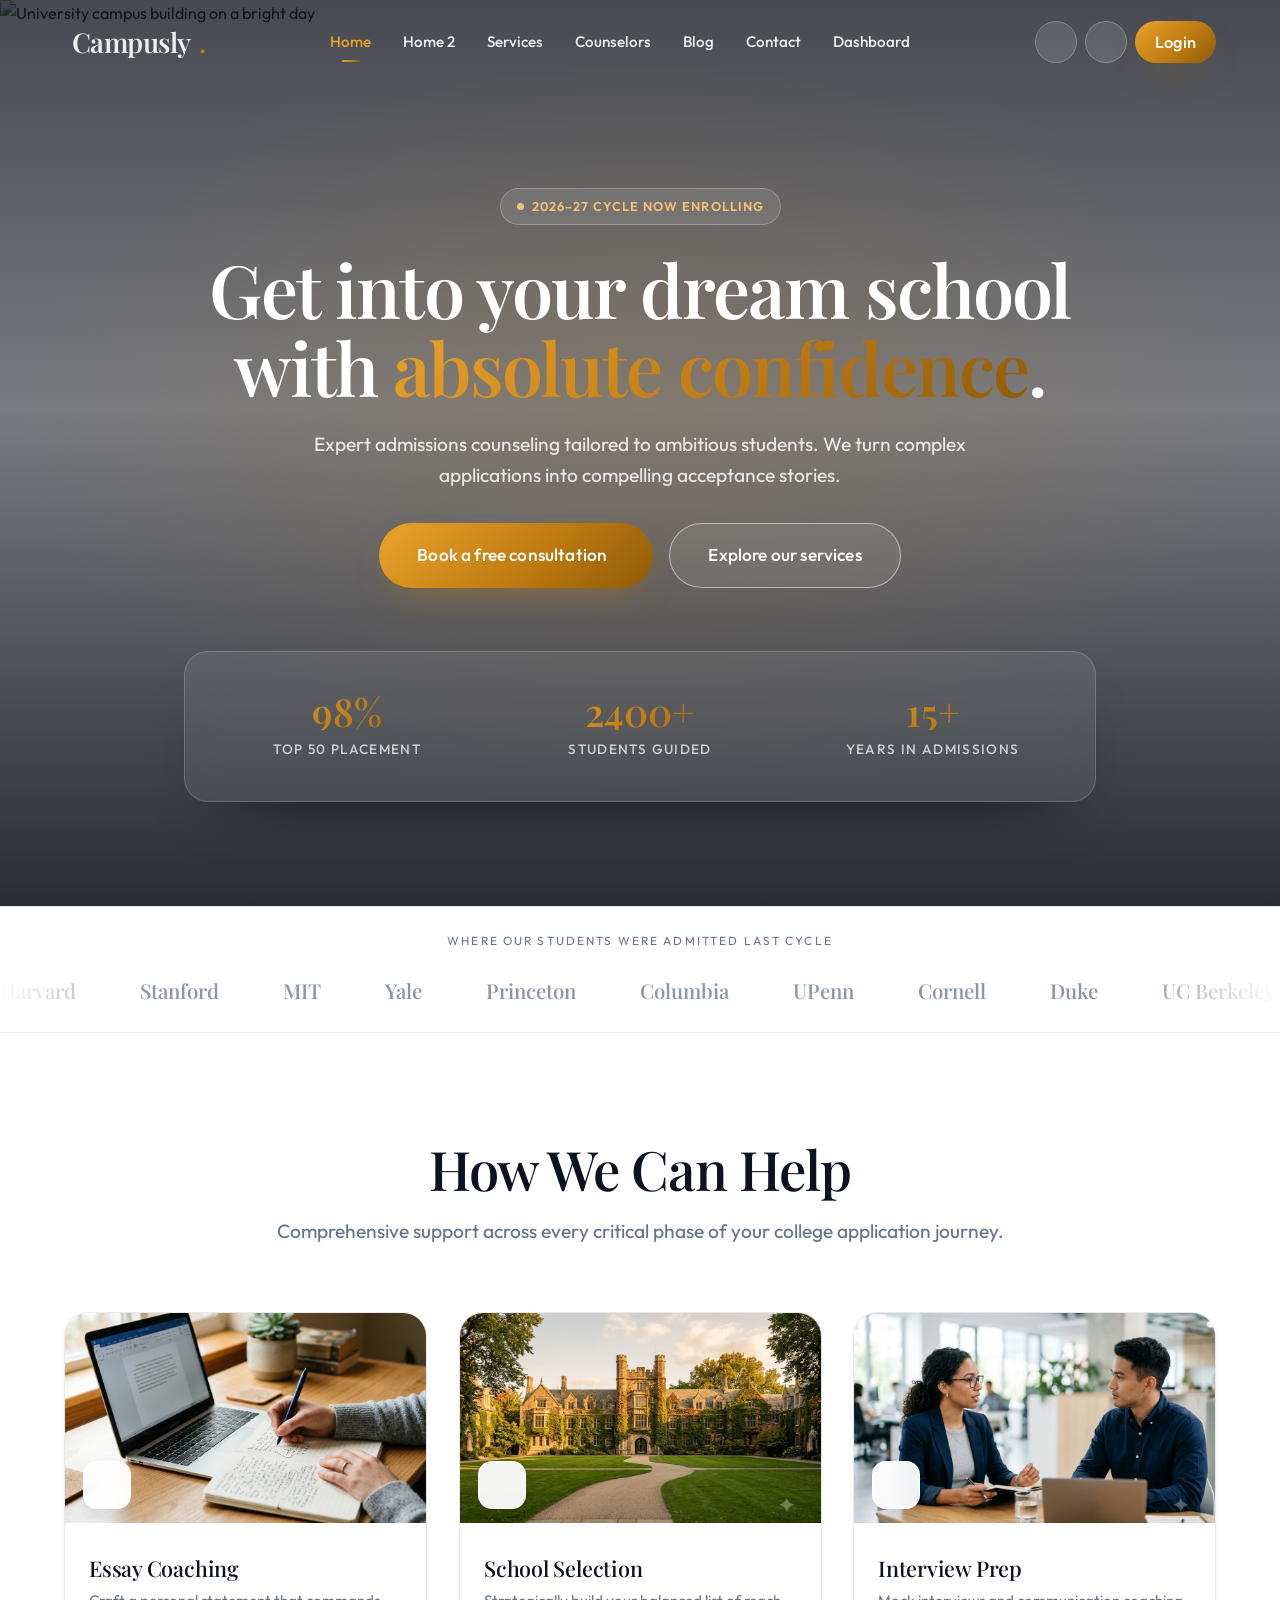
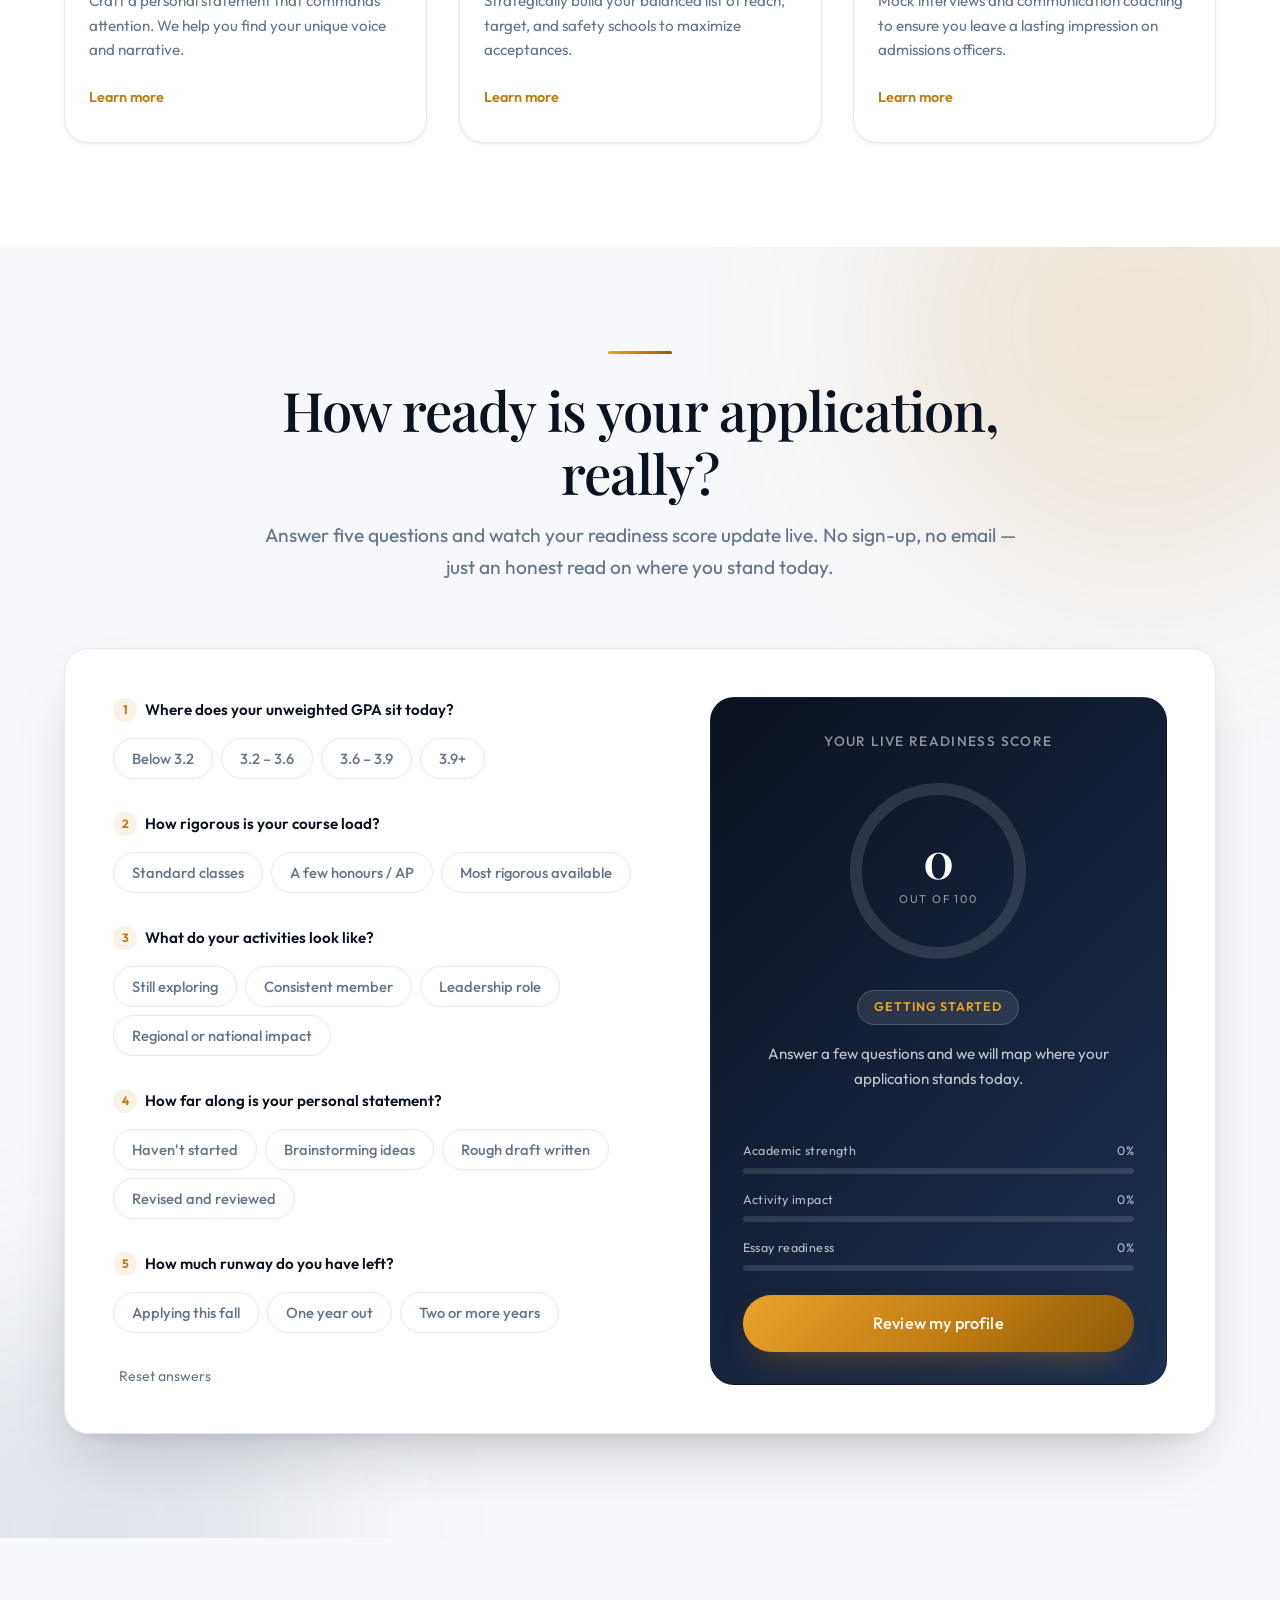
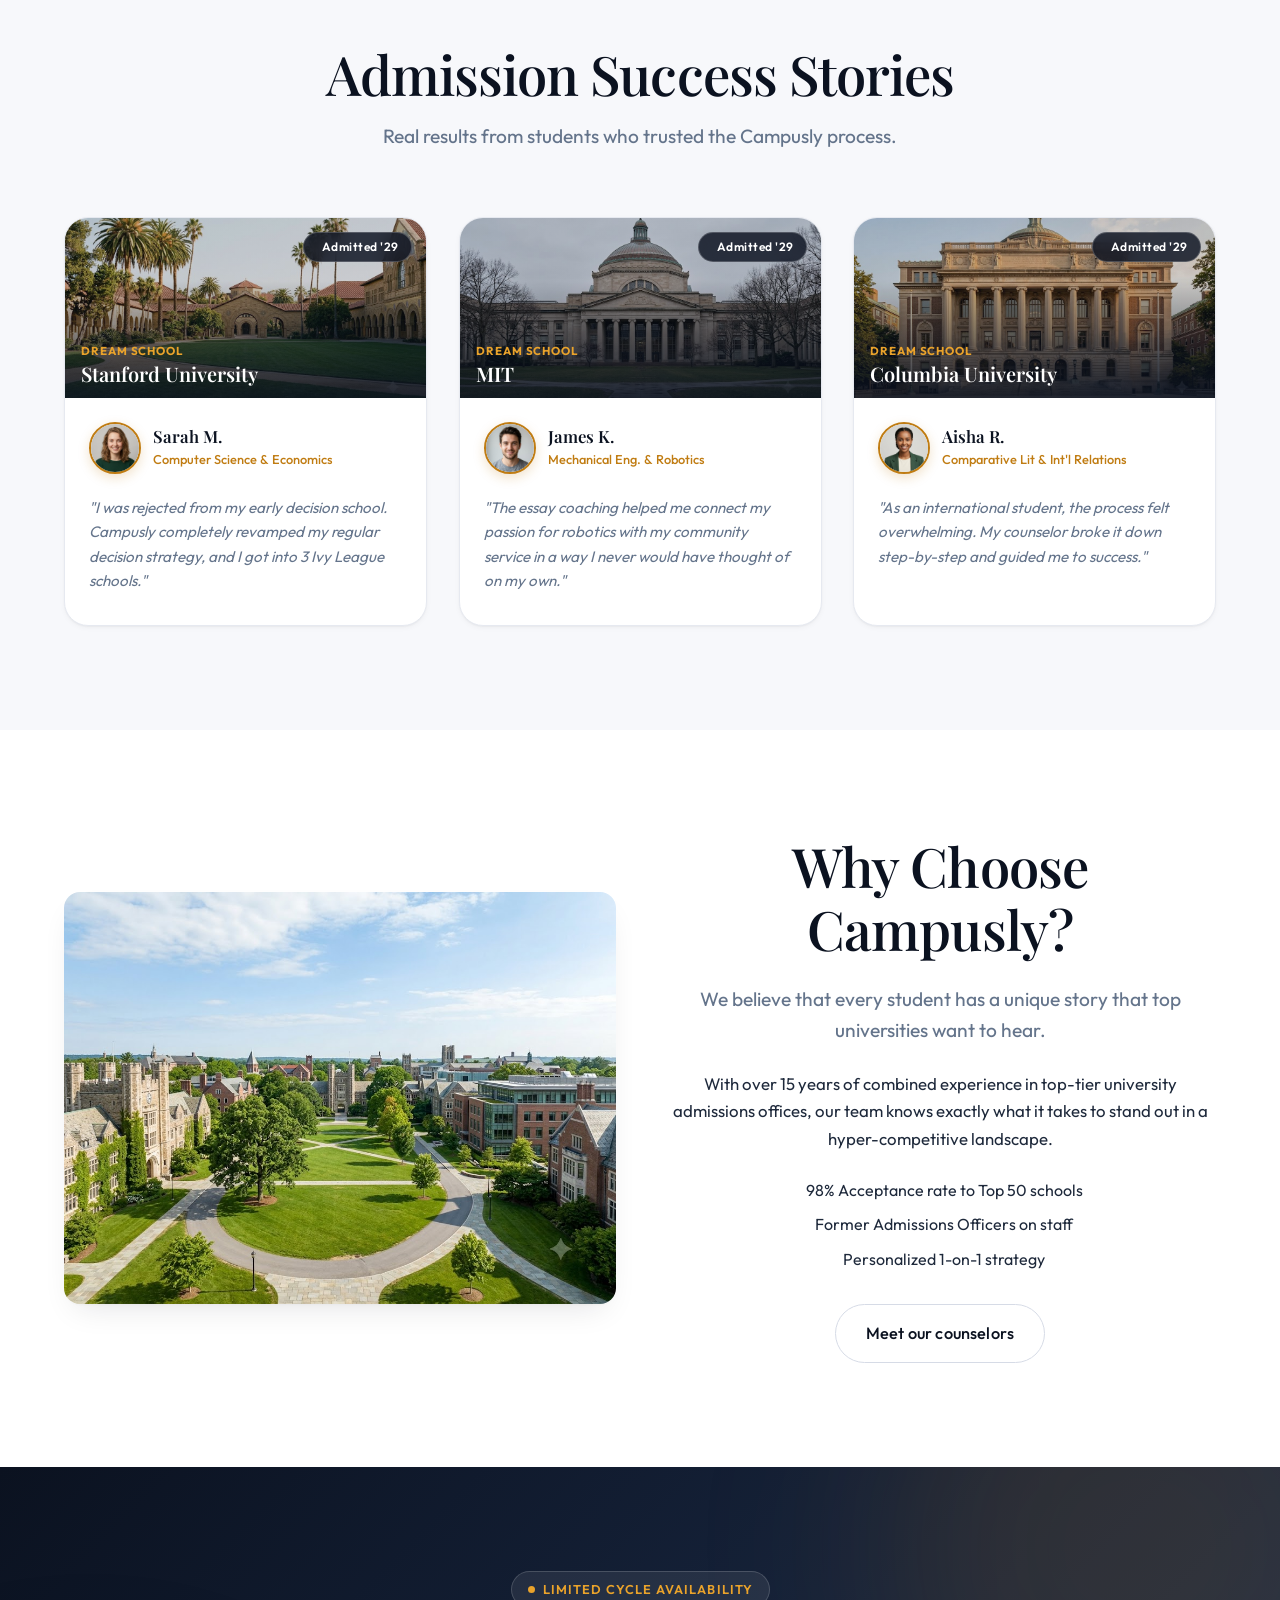
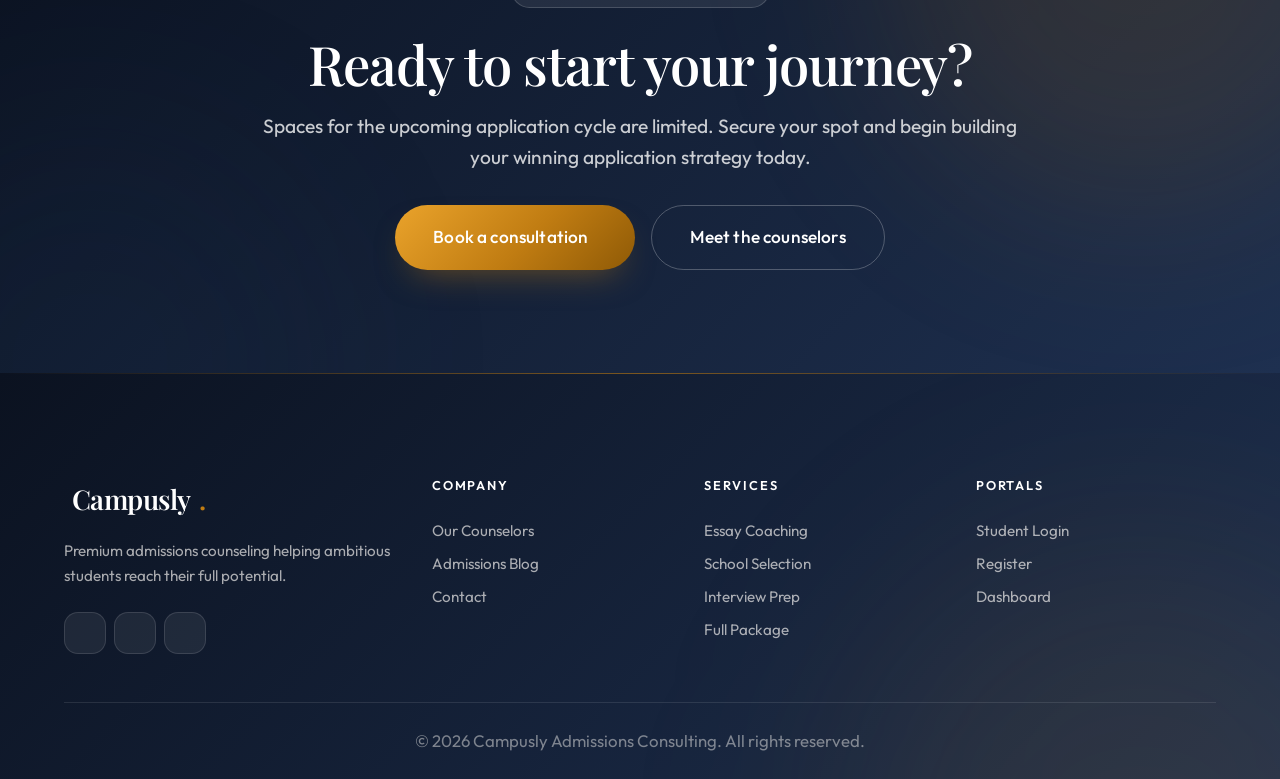
==== index.html @ 014afd9f "first" ====
<!DOCTYPE html>
<html lang="en">

<head>
  <meta charset="UTF-8">
  <meta name="viewport" content="width=device-width, initial-scale=1.0">
  <title>Campusly - College Application & Admissions Counseling</title>
  <meta name="description"
    content="Premium college application and admissions counseling service helping students get into their dream schools.">

  <!-- Favicon -->
  <link rel="icon" type="image/svg+xml" href="assets/images/favicon.svg">

  <!-- Icon Font -->
  <script src="https://unpkg.com/@phosphor-icons/web"></script>

  <!-- CSS -->
  <link rel="stylesheet" href="assets/css/style.css">
  <link rel="stylesheet" href="assets/css/rtl.css">
  <!-- Reveal-on-scroll: flag JS before first paint to avoid a flash -->
  <script>document.documentElement.classList.add('js');</script>
</head>

<body class="has-hero-bg">

  <!-- Navigation -->
  <header class="navbar">
    <div class="navbar-container">
      <a href="index.html" class="logo">
        <i class="ph-fill ph-student"></i>
        Campusly<span>.</span>
      </a>

      <nav class="nav-links">
        <a href="index.html" class="nav-link active">Home</a>
        <a href="home2.html" class="nav-link">Home 2</a>
        <a href="services.html" class="nav-link">Services</a>
        <a href="counselors.html" class="nav-link">Counselors</a>
        <a href="blog.html" class="nav-link">Blog</a>
        <a href="contact.html" class="nav-link">Contact</a>
        <a href="dashboard.html" class="nav-link">Dashboard</a>
      </nav>

      <div class="nav-actions">
        <button class="theme-toggle" aria-label="Toggle Dark Mode">
          <i class="ph ph-moon"></i>
        </button>
        <button class="rtl-toggle" aria-label="Toggle RTL">
          <i class="ph ph-arrows-left-right"></i>
        </button>
        <a href="login.html" class="btn btn-primary" style="padding: 8px 20px;">Login</a>
      </div>

      <button class="hamburger" aria-label="Menu">
        <i class="ph ph-list"></i>
      </button>
    </div>
  </header>

  <!-- Mobile Drawer -->
  <div class="drawer-overlay"></div>
  <div class="nav-drawer">
    <div class="drawer-header">
      <a href="index.html" class="logo">Campusly<span>.</span></a>
      <button class="drawer-close" aria-label="Close Menu">
        <i class="ph ph-x"></i>
      </button>
    </div>
    <nav class="drawer-links">
      <a href="index.html" class="nav-link active">Home</a>
      <a href="home2.html" class="nav-link">Home 2</a>
      <a href="services.html" class="nav-link">Services</a>
      <a href="counselors.html" class="nav-link">Counselors</a>
      <a href="blog.html" class="nav-link">Blog</a>
      <a href="contact.html" class="nav-link">Contact</a>
      <a href="dashboard.html" class="nav-link">Dashboard</a>
    </nav>
    <div class="drawer-actions">
      <a href="login.html" class="btn btn-primary" style="width: 100%;">Login</a>
      <div class="drawer-actions-row">
        <button class="theme-toggle" aria-label="Toggle Dark Mode">
          <i class="ph ph-moon"></i>
        </button>
        <button class="rtl-toggle" aria-label="Toggle RTL">
          <i class="ph ph-arrows-left-right"></i>
        </button>
      </div>
    </div>
  </div>

  <main>
    <!-- Hero Section -->
    <section class="hero-bg hero-bg--center">
      <div class="hero-bg-media">
        <img src="https://images.unsplash.com/photo-1541339907198-e08756dedf3f?q=80&w=2000&auto=format&fit=crop"
          alt="University campus building on a bright day" fetchpriority="high">
      </div>
      <div class="container hero-content">
        <span class="eyebrow animate-fade-up"><span class="eyebrow-dot"></span> 2026&ndash;27 cycle now enrolling</span>
        <h1 class="animate-fade-up delay-1">Get into your dream school with <span class="text-gradient">absolute
            confidence</span>.</h1>
        <p class="lead animate-fade-up delay-2" style="margin: 0 auto var(--spacing-5); max-width: 680px;">Expert
          admissions counseling tailored to ambitious students. We turn complex applications into compelling acceptance
          stories.</p>
        <div class="animate-fade-up delay-3"
          style="display: flex; gap: var(--spacing-3); justify-content: center; flex-wrap: wrap; margin-bottom: var(--spacing-7);">
          <a href="contact.html" class="btn btn-primary btn-lg">Book a free consultation <i
              class="ph ph-arrow-right"></i></a>
          <a href="services.html" class="btn btn-outline btn-lg">Explore our services</a>
        </div>

        <div class="stat-band animate-fade-up delay-4">
          <div class="stat-item">
            <div class="stat-value" data-count-to="98" data-suffix="%">0%</div>
            <div class="stat-label">Top 50 placement</div>
          </div>
          <div class="stat-item">
            <div class="stat-value" data-count-to="2400" data-suffix="+">0+</div>
            <div class="stat-label">Students guided</div>
          </div>
          <div class="stat-item">
            <div class="stat-value" data-count-to="15" data-suffix="+">0+</div>
            <div class="stat-label">Years in admissions</div>
          </div>

        </div>
      </div>
    </section>

    <!-- Trust Strip -->
    <section class="trust-strip">
      <div class="container">
        <p class="trust-label">Where our students were admitted last cycle</p>
      </div>
      <div class="marquee" aria-hidden="true">
        <div class="marquee-track">
          <span class="marquee-item">Harvard</span>
          <span class="marquee-item">Stanford</span>
          <span class="marquee-item">MIT</span>
          <span class="marquee-item">Yale</span>
          <span class="marquee-item">Princeton</span>
          <span class="marquee-item">Columbia</span>
          <span class="marquee-item">UPenn</span>
          <span class="marquee-item">Cornell</span>
          <span class="marquee-item">Duke</span>
          <span class="marquee-item">UC Berkeley</span>
        </div>
        <div class="marquee-track">
          <span class="marquee-item">Harvard</span>
          <span class="marquee-item">Stanford</span>
          <span class="marquee-item">MIT</span>
          <span class="marquee-item">Yale</span>
          <span class="marquee-item">Princeton</span>
          <span class="marquee-item">Columbia</span>
          <span class="marquee-item">UPenn</span>
          <span class="marquee-item">Cornell</span>
          <span class="marquee-item">Duke</span>
          <span class="marquee-item">UC Berkeley</span>
        </div>
      </div>
    </section>

    <!-- Services Section -->
    <section class="section">
      <div class="container">
        <div class="section-header animate-fade-up">
          <h2>How We Can Help</h2>
          <p>Comprehensive support across every critical phase of your college application journey.</p>
        </div>
        <div class="services-grid">
          <!-- Service 1 -->
          <div class="card service-card animate-fade-up delay-1">
            <div class="service-card-media">
              <img src="assets/images/essay-coaching-desk-writing.jpg"
                alt="Student writing and refining a college admissions essay" loading="lazy">
              <div class="service-card-badge" aria-hidden="true">
                <i class="ph ph-pen-nib"></i>
              </div>
            </div>
            <div class="service-card-body">
              <h3>Essay Coaching</h3>
              <p>Craft a personal statement that commands attention. We help you find your unique voice and narrative.
              </p>
              <a href="services.html#essay-coaching" class="service-card-link">
                Learn more <i class="ph ph-arrow-right"></i>
              </a>
            </div>
          </div>

          <!-- Service 2 -->
          <div class="card service-card animate-fade-up delay-2">
            <div class="service-card-media">
              <img src="assets/images/historic-campus-quad.jpg"
                alt="Historic university campus building representing reach, target, and safety school selection"
                loading="lazy">
              <div class="service-card-badge" aria-hidden="true">
                <i class="ph ph-graduation-cap"></i>
              </div>
            </div>
            <div class="service-card-body">
              <h3>School Selection</h3>
              <p>Strategically build your balanced list of reach, target, and safety schools to maximize acceptances.
              </p>
              <a href="services.html#school-selection" class="service-card-link">
                Learn more <i class="ph ph-arrow-right"></i>
              </a>
            </div>
          </div>

          <!-- Service 3 -->
          <div class="card service-card animate-fade-up delay-3">
            <div class="service-card-media">
              <img src="assets/images/interview-prep-consultation.jpg"
                alt="One-on-one college interview preparation and consultation" loading="lazy">
              <div class="service-card-badge" aria-hidden="true">
                <i class="ph ph-users-three"></i>
              </div>
            </div>
            <div class="service-card-body">
              <h3>Interview Prep</h3>
              <p>Mock interviews and communication coaching to ensure you leave a lasting impression on admissions
                officers.</p>
              <a href="services.html#interview-prep" class="service-card-link">
                Learn more <i class="ph ph-arrow-right"></i>
              </a>
            </div>
          </div>
        </div>
      </div>
    </section>

    <!-- Interactive: Admissions Readiness Scorecard -->
    <section class="section has-mesh" id="readiness" style="background-color: var(--bg-subtle);">
      <div class="container">
        <div class="section-header animate-fade-up">
          <div class="divider-rule"></div>
          <h2>How ready is your application, really?</h2>
          <p>Answer five questions and watch your readiness score update live. No sign-up, no email &mdash; just an
            honest read on where you stand today.</p>
        </div>

        <div class="scorecard animate-fade-up delay-1" id="scorecard">
          <div>
            <div class="quiz-step" data-metric="academics" data-weight="24">
              <div class="quiz-q"><span class="q-num">1</span> Where does your unweighted GPA sit today?</div>
              <div class="chip-row" role="group" aria-label="GPA range">
                <button type="button" class="chip" data-value="0.35" aria-pressed="false">Below 3.2</button>
                <button type="button" class="chip" data-value="0.6" aria-pressed="false">3.2 &ndash; 3.6</button>
                <button type="button" class="chip" data-value="0.85" aria-pressed="false">3.6 &ndash; 3.9</button>
                <button type="button" class="chip" data-value="1" aria-pressed="false">3.9+</button>
              </div>
            </div>

            <div class="quiz-step" data-metric="rigor" data-weight="18">
              <div class="quiz-q"><span class="q-num">2</span> How rigorous is your course load?</div>
              <div class="chip-row" role="group" aria-label="Course rigor">
                <button type="button" class="chip" data-value="0.4" aria-pressed="false">Standard classes</button>
                <button type="button" class="chip" data-value="0.7" aria-pressed="false">A few honours / AP</button>
                <button type="button" class="chip" data-value="1" aria-pressed="false">Most rigorous available</button>
              </div>
            </div>

            <div class="quiz-step" data-metric="activities" data-weight="22">
              <div class="quiz-q"><span class="q-num">3</span> What do your activities look like?</div>
              <div class="chip-row" role="group" aria-label="Extracurricular depth">
                <button type="button" class="chip" data-value="0.3" aria-pressed="false">Still exploring</button>
                <button type="button" class="chip" data-value="0.65" aria-pressed="false">Consistent member</button>
                <button type="button" class="chip" data-value="0.85" aria-pressed="false">Leadership role</button>
                <button type="button" class="chip" data-value="1" aria-pressed="false">Regional or national
                  impact</button>
              </div>
            </div>

            <div class="quiz-step" data-metric="essays" data-weight="22">
              <div class="quiz-q"><span class="q-num">4</span> How far along is your personal statement?</div>
              <div class="chip-row" role="group" aria-label="Essay progress">
                <button type="button" class="chip" data-value="0.2" aria-pressed="false">Haven't started</button>
                <button type="button" class="chip" data-value="0.5" aria-pressed="false">Brainstorming ideas</button>
                <button type="button" class="chip" data-value="0.8" aria-pressed="false">Rough draft written</button>
                <button type="button" class="chip" data-value="1" aria-pressed="false">Revised and reviewed</button>
              </div>
            </div>

            <div class="quiz-step" data-metric="timeline" data-weight="14">
              <div class="quiz-q"><span class="q-num">5</span> How much runway do you have left?</div>
              <div class="chip-row" role="group" aria-label="Time remaining">
                <button type="button" class="chip" data-value="0.45" aria-pressed="false">Applying this fall</button>
                <button type="button" class="chip" data-value="0.8" aria-pressed="false">One year out</button>
                <button type="button" class="chip" data-value="1" aria-pressed="false">Two or more years</button>
              </div>
            </div>

            <button type="button" class="quiz-reset"><i class="ph ph-arrow-counter-clockwise"></i> Reset
              answers</button>
          </div>

          <aside class="score-panel">
            <p class="stat-label" style="color: rgba(255,255,255,0.55); margin-bottom: var(--spacing-4);">Your live
              readiness score</p>

            <div class="score-dial">
              <svg width="190" height="190" viewBox="0 0 190 190" role="img" aria-label="Readiness score dial">
                <defs>
                  <linearGradient id="scoreGradient" x1="0%" y1="0%" x2="100%" y2="100%">
                    <stop offset="0%" stop-color="#ffc766"></stop>
                    <stop offset="100%" stop-color="#c07c12"></stop>
                  </linearGradient>
                </defs>
                <circle class="dial-track" cx="95" cy="95" r="82" fill="none" stroke-width="12"></circle>
                <circle class="dial-value" cx="95" cy="95" r="82" fill="none" stroke-width="12"></circle>
              </svg>
              <div class="dial-readout">
                <span class="dial-number">0</span>
                <span class="dial-caption">out of 100</span>
              </div>
            </div>

            <span class="score-tier">Getting started</span>
            <p class="score-note">Answer a few questions and we will map where your application stands today.</p>

            <div class="score-bars">
              <div class="score-bar-row" data-bar="academics">
                <div class="score-bar-label"><span>Academic strength</span><span data-bar-value>0%</span></div>
                <div class="score-bar"><i></i></div>
              </div>
              <div class="score-bar-row" data-bar="activities">
                <div class="score-bar-label"><span>Activity impact</span><span data-bar-value>0%</span></div>
                <div class="score-bar"><i></i></div>
              </div>
              <div class="score-bar-row" data-bar="essays">
                <div class="score-bar-label"><span>Essay readiness</span><span data-bar-value>0%</span></div>
                <div class="score-bar"><i></i></div>
              </div>
            </div>

            <a href="contact.html" class="btn btn-primary" style="width: 100%;">Review my profile</a>
          </aside>
        </div>
      </div>
    </section>

    <!-- Success Stories -->
    <section class="section" style="background-color: var(--bg-subtle);">
      <div class="container">
        <div class="section-header animate-fade-up">
          <h2>Admission Success Stories</h2>
          <p>Real results from students who trusted the Campusly process.</p>
        </div>
        <div class="stories-grid">
          <!-- Story 1: Sarah M. (Stanford University) -->
          <div class="card story-card animate-fade-up delay-1">
            <div class="story-card-media">
              <img src="assets/images/stanford-campus-quad.jpg" alt="Stanford University campus quad" loading="lazy">
              <div class="story-card-overlay"></div>
              <span class="story-card-badge">
                <i class="ph-fill ph-check-circle"></i> Admitted '29
              </span>
              <div class="story-card-school">
                <p class="story-school-tag">Dream School</p>
                <h4 class="story-school-name">Stanford University</h4>
              </div>
            </div>
            <div class="story-card-body">
              <div class="story-author-row">
                <img src="assets/images/testimonial-avatar-sarah-cs-econ.jpg" alt="Sarah M." class="story-author-avatar"
                  loading="lazy">
                <div class="story-author-info">
                  <h4>Sarah M.</h4>
                  <p>Computer Science &amp; Economics</p>
                </div>
              </div>
              <div class="story-rating" aria-label="5 out of 5 stars">
                <i class="ph-fill ph-star"></i>
                <i class="ph-fill ph-star"></i>
                <i class="ph-fill ph-star"></i>
                <i class="ph-fill ph-star"></i>
                <i class="ph-fill ph-star"></i>
              </div>
              <p class="story-quote">"I was rejected from my early decision school. Campusly completely revamped my
                regular decision strategy, and I got into 3 Ivy League schools."</p>
            </div>
          </div>

          <!-- Story 2: James K. (MIT) -->
          <div class="card story-card animate-fade-up delay-2">
            <div class="story-card-media">
              <img src="assets/images/mit-campus-dome-hall.jpg" alt="MIT campus hall and dome" loading="lazy">
              <div class="story-card-overlay"></div>
              <span class="story-card-badge">
                <i class="ph-fill ph-check-circle"></i> Admitted '29
              </span>
              <div class="story-card-school">
                <p class="story-school-tag">Dream School</p>
                <h4 class="story-school-name">MIT</h4>
              </div>
            </div>
            <div class="story-card-body">
              <div class="story-author-row">
                <img src="assets/images/testimonial-avatar-james-robotics.jpg" alt="James K."
                  class="story-author-avatar" loading="lazy">
                <div class="story-author-info">
                  <h4>James K.</h4>
                  <p>Mechanical Eng. &amp; Robotics</p>
                </div>
              </div>
              <div class="story-rating" aria-label="5 out of 5 stars">
                <i class="ph-fill ph-star"></i>
                <i class="ph-fill ph-star"></i>
                <i class="ph-fill ph-star"></i>
                <i class="ph-fill ph-star"></i>
                <i class="ph-fill ph-star"></i>
              </div>
              <p class="story-quote">"The essay coaching helped me connect my passion for robotics with my community
                service in a way I never would have thought of on my own."</p>
            </div>
          </div>

          <!-- Story 3: Aisha R. (Columbia University) -->
          <div class="card story-card animate-fade-up delay-3">
            <div class="story-card-media">
              <img src="assets/images/columbia-campus-library.jpg" alt="Columbia University historic library"
                loading="lazy">
              <div class="story-card-overlay"></div>
              <span class="story-card-badge">
                <i class="ph-fill ph-check-circle"></i> Admitted '29
              </span>
              <div class="story-card-school">
                <p class="story-school-tag">Dream School</p>
                <h4 class="story-school-name">Columbia University</h4>
              </div>
            </div>
            <div class="story-card-body">
              <div class="story-author-row">
                <img src="assets/images/testimonial-avatar-aisha-intl-relations.jpg" alt="Aisha R."
                  class="story-author-avatar" loading="lazy">
                <div class="story-author-info">
                  <h4>Aisha R.</h4>
                  <p>Comparative Lit &amp; Int'l Relations</p>
                </div>
              </div>
              <div class="story-rating" aria-label="5 out of 5 stars">
                <i class="ph-fill ph-star"></i>
                <i class="ph-fill ph-star"></i>
                <i class="ph-fill ph-star"></i>
                <i class="ph-fill ph-star"></i>
                <i class="ph-fill ph-star"></i>
              </div>
              <p class="story-quote">"As an international student, the process felt overwhelming. My counselor broke it
                down step-by-step and guided me to success."</p>
            </div>
          </div>
        </div>
      </div>
    </section>

    <!-- About Section -->
    <section class="section">
      <div class="container split-row">
        <div class="split-media animate-fade-up">
          <img src="assets/images/about-campus-wide-view.jpg" alt="University campus"
            style="border-radius: var(--radius); box-shadow: var(--shadow);">
        </div>
        <div class="split-copy split-copy--center animate-fade-up delay-2">
          <h2>Why Choose Campusly?</h2>
          <p class="lead" style="margin-bottom: var(--spacing-4);">We believe that every student has a unique story that
            top universities want to hear.</p>
          <p>With over 15 years of combined experience in top-tier university admissions offices, our team knows exactly
            what it takes to stand out in a hyper-competitive landscape.</p>
          <ul style="margin: var(--spacing-4) 0; display: flex; flex-direction: column; gap: var(--spacing-2);">
            <li style="display: flex; align-items: center; gap: var(--spacing-2);"><i class="ph-fill ph-check-circle"
                style="color: var(--success); font-size: 1.2rem;"></i> 98% Acceptance rate to Top 50 schools</li>
            <li style="display: flex; align-items: center; gap: var(--spacing-2);"><i class="ph-fill ph-check-circle"
                style="color: var(--success); font-size: 1.2rem;"></i> Former Admissions Officers on staff</li>
            <li style="display: flex; align-items: center; gap: var(--spacing-2);"><i class="ph-fill ph-check-circle"
                style="color: var(--success); font-size: 1.2rem;"></i> Personalized 1-on-1 strategy</li>
          </ul>
          <a href="counselors.html" class="btn btn-outline" style="margin-top: var(--spacing-2);">Meet our
            counselors</a>
        </div>
      </div>
    </section>

    <!-- CTA Section -->
    <section class="section has-mesh" style="background: var(--gradient-ink); color: #ffffff;">
      <div class="container" style="text-align: center; max-width: 820px;">
        <span class="eyebrow animate-fade-up"
          style="background: rgba(255,255,255,0.08); border-color: rgba(255,255,255,0.16); color: var(--accent-2);"><span
            class="eyebrow-dot" style="background: var(--accent-2);"></span> Limited cycle availability</span>
        <h2 class="animate-fade-up delay-1" style="color: #ffffff; margin-bottom: var(--spacing-3);">Ready to start your
          journey?</h2>
        <p class="lead animate-fade-up delay-2" style="color: rgba(255,255,255,0.78); margin-bottom: var(--spacing-5);">
          Spaces for the upcoming application cycle are limited. Secure your spot and begin building your winning
          application strategy today.</p>
        <div class="animate-fade-up delay-3"
          style="display: flex; gap: var(--spacing-3); justify-content: center; flex-wrap: wrap;">
          <a href="contact.html" class="btn btn-primary btn-lg">Book a consultation <i
              class="ph ph-arrow-right"></i></a>
          <a href="counselors.html" class="btn btn-lg"
            style="color: #fff; border: 1.5px solid rgba(255,255,255,0.25);">Meet the counselors</a>
        </div>
      </div>
    </section>
  </main>

  <!-- Footer -->
  <footer class="footer">
    <div class="container">
      <div class="footer-grid">
        <div class="footer-col">
          <a href="index.html" class="logo" style="color: #ffffff; margin-bottom: var(--spacing-3);">
            <i class="ph-fill ph-student" style="color: var(--accent);"></i>
            Campusly<span>.</span>
          </a>
          <p>Premium admissions counseling helping ambitious students reach their full potential.</p>
          <div class="social-links">
            <a href="#" aria-label="LinkedIn"><i class="ph ph-linkedin-logo"></i></a>
            <a href="#" aria-label="X"><i class="ph ph-x-logo"></i></a>
            <a href="#" aria-label="Instagram"><i class="ph ph-instagram-logo"></i></a>
          </div>
        </div>

        <div class="footer-col">
          <h4>Company</h4>
          <div class="footer-links">
            <a href="counselors.html">Our Counselors</a>
            <a href="blog.html">Admissions Blog</a>
            <a href="contact.html">Contact</a>
          </div>
        </div>

        <div class="footer-col">
          <h4>Services</h4>
          <div class="footer-links">
            <a href="services.html">Essay Coaching</a>
            <a href="services.html">School Selection</a>
            <a href="services.html">Interview Prep</a>
            <a href="services.html">Full Package</a>
          </div>
        </div>

        <div class="footer-col">
          <h4>Portals</h4>
          <div class="footer-links">
            <a href="login.html">Student Login</a>
            <a href="register.html">Register</a>
            <a href="dashboard.html">Dashboard</a>
          </div>
        </div>
      </div>

      <div class="footer-bottom">
        <p>&copy; 2026 Campusly Admissions Consulting. All rights reserved.</p>
      </div>
    </div>
  </footer>

  <script src="assets/js/main.js"></script>
</body>

</html>
---- assets/css/style.css ----
@import url('https://fonts.googleapis.com/css2?family=Outfit:wght@300;400;430;500;510;600;700&family=Playfair+Display:ital,wght@0,400;0,520;0,540;0,580;0,600;1,400&display=swap');

:root {
  /* Colors */
  --primary: #0b1220;       /* Deep Ink Navy */
  --primary-soft: #16233b;
  --secondary: #fdfbf7;     /* Warm Cream */
  --accent: #c07c12;        /* Burnished Gold */
  --accent-2: #eaa32b;      /* Lifted Gold */
  --accent-deep: #8f5a06;
  --accent-tint: rgba(192, 124, 18, 0.10);
  --accent-tint-strong: rgba(192, 124, 18, 0.18);
  --text-main: #1e293b;
  --text-muted: #64748b;
  --bg-main: #ffffff;
  --bg-subtle: #f7f8fb;
  --bg-elevated: #ffffff;
  --border: #e6e9f0;
  --border-strong: #d6dbe6;
  --error: #ef4444;
  --success: #0f9d6e;

  /* Premium surface effects */
  --gradient-accent: linear-gradient(135deg, var(--accent-2) 0%, var(--accent) 55%, var(--accent-deep) 100%);
  --gradient-ink: linear-gradient(135deg, var(--primary) 0%, #1e3050 100%);
  --hairline: 1px solid var(--border);
  --glass-bg: rgba(255, 255, 255, 0.72);
  --glass-border: rgba(15, 23, 42, 0.07);
  --mesh-1: rgba(192, 124, 18, 0.14);
  --mesh-2: rgba(30, 58, 95, 0.10);

  /* Typography */
  --font-heading: 'Playfair Display', serif;
  --font-body: 'Outfit', sans-serif;

  /* Weights */
  --weight-h1: 580;
  --weight-h2: 540;
  --weight-h3: 520;
  --weight-h4: 500;
  --weight-body: 400;
  --weight-lead: 430;
  --weight-btn: 510;
  --weight-label: 500;
  --weight-caption: 400;
  --weight-bold-inline: 500;

  /* Sizes */
  --size-h1: clamp(2.9rem, 5vw + 1rem, 4.6rem);
  --size-h2: clamp(2.2rem, 3.4vw + 1rem, 3.4rem);
  --size-h3: clamp(1.6rem, 2.4vw + 0.5rem, 2.25rem);
  --size-h4: clamp(1.2rem, 1.6vw + 0.5rem, 1.6rem);
  --size-body: 1.05rem;
  --size-lead: 1.2rem;
  --size-btn: 1.02rem;
  --size-label: 0.95rem;
  --size-caption: 0.85rem;

  /* Spacing */
  --spacing-1: 0.25rem;
  --spacing-2: 0.5rem;
  --spacing-3: 1rem;
  --spacing-4: 1.5rem;
  --spacing-5: 2rem;
  --spacing-6: 3rem;
  --spacing-7: 4rem;
  --spacing-8: 6.5rem;

  /* Other Tokens */
  --radius-sm: 10px;
  --radius: 16px;
  --radius-lg: 24px;
  --radius-pill: 999px;
  --shadow-sm: 0 1px 2px rgba(11, 18, 32, 0.04), 0 2px 6px -1px rgba(11, 18, 32, 0.05);
  --shadow: 0 2px 4px -2px rgba(11, 18, 32, 0.05), 0 14px 32px -12px rgba(11, 18, 32, 0.12);
  --shadow-lg: 0 8px 20px -10px rgba(11, 18, 32, 0.12), 0 32px 68px -22px rgba(11, 18, 32, 0.22);
  --shadow-glow: 0 16px 34px -16px rgba(192, 124, 18, 0.55);
  --transition: 0.3s ease-in-out;
  --ease-out: cubic-bezier(0.22, 0.9, 0.24, 1);
}

[data-theme="dark"] {
  --primary: #f4f7fb;
  --primary-soft: #d7e0ee;
  --secondary: #0b1220;
  --accent: #f0ad3d;
  --accent-2: #ffc766;
  --accent-deep: #c07c12;
  --accent-tint: rgba(240, 173, 61, 0.12);
  --accent-tint-strong: rgba(240, 173, 61, 0.2);
  --text-main: #e8eef7;
  --text-muted: #93a1b8;
  --bg-main: #070b14;
  --bg-subtle: #0d1422;
  --bg-elevated: #111a2b;
  --border: #1d2739;
  --border-strong: #2a374e;
  --success: #34d399;

  --gradient-ink: linear-gradient(135deg, #0d1422 0%, #16233b 100%);
  --glass-bg: rgba(7, 11, 20, 0.7);
  --glass-border: rgba(255, 255, 255, 0.08);
  --mesh-1: rgba(240, 173, 61, 0.12);
  --mesh-2: rgba(80, 130, 220, 0.12);
  --shadow-sm: 0 1px 2px rgba(0, 0, 0, 0.5);
  --shadow: 0 2px 6px rgba(0, 0, 0, 0.45), 0 18px 40px -16px rgba(0, 0, 0, 0.8);
  --shadow-lg: 0 10px 24px -12px rgba(0, 0, 0, 0.7), 0 40px 80px -28px rgba(0, 0, 0, 0.95);
  --shadow-glow: 0 16px 36px -16px rgba(240, 173, 61, 0.4);
}

/* Base Reset & Styles */
*, *::before, *::after {
  box-sizing: border-box;
  margin: 0;
  padding: 0;
}

html {
  scroll-behavior: smooth;
  font-size: 16px;
  -webkit-text-size-adjust: 100%;
}

body {
  font-family: var(--font-body);
  color: var(--text-main);
  background-color: var(--bg-main);
  line-height: 1.65;
  font-weight: var(--weight-body);
  transition: background-color var(--transition), color var(--transition);
  overflow-x: hidden;
  -webkit-font-smoothing: antialiased;
  -moz-osx-font-smoothing: grayscale;
}

img { max-width: 100%; display: block; }

a { color: inherit; text-decoration: none; transition: color var(--transition); }

ul { list-style: none; }

button {
  font-family: inherit;
  cursor: pointer;
  border: none;
  background: none;
  color: inherit;
}

::selection { background: var(--accent); color: #fff; }

:focus-visible {
  outline: 2px solid var(--accent);
  outline-offset: 3px;
  border-radius: 4px;
}

/* Typography Utility Classes */
h1, .h1 {
  font-family: var(--font-heading);
  font-size: var(--size-h1);
  font-weight: var(--weight-h1);
  line-height: 1.06;
  color: var(--primary);
  margin-bottom: var(--spacing-4);
  letter-spacing: -0.025em;
}

h2, .h2 {
  font-family: var(--font-heading);
  font-size: var(--size-h2);
  font-weight: var(--weight-h2);
  line-height: 1.16;
  color: var(--primary);
  margin-bottom: var(--spacing-4);
  letter-spacing: -0.018em;
}

h3, .h3 {
  font-family: var(--font-heading);
  font-size: var(--size-h3);
  font-weight: var(--weight-h3);
  line-height: 1.22;
  color: var(--primary);
  margin-bottom: var(--spacing-3);
  letter-spacing: -0.01em;
}

h4, .h4 {
  font-family: var(--font-heading);
  font-size: var(--size-h4);
  font-weight: var(--weight-h4);
  line-height: 1.3;
  color: var(--primary);
  margin-bottom: var(--spacing-2);
}

p { margin-bottom: var(--spacing-3); font-size: var(--size-body); }

.lead {
  font-size: var(--size-lead);
  font-weight: var(--weight-lead);
  color: var(--text-muted);
  line-height: 1.6;
}

.caption {
  font-size: var(--size-caption);
  font-weight: var(--weight-caption);
  color: var(--text-muted);
}

.text-gradient {
  background: var(--gradient-accent);
  -webkit-background-clip: text;
  background-clip: text;
  color: transparent;
  -webkit-text-fill-color: transparent;
}

.eyebrow {
  display: inline-flex;
  align-items: center;
  gap: var(--spacing-2);
  padding: 7px 16px;
  border-radius: var(--radius-pill);
  background: var(--accent-tint);
  border: 1px solid var(--accent-tint-strong);
  color: var(--accent);
  font-size: 0.8rem;
  font-weight: 600;
  letter-spacing: 0.08em;
  text-transform: uppercase;
  margin-bottom: var(--spacing-4);
}

.eyebrow i { font-size: 1rem; }

.eyebrow-dot {
  width: 7px;
  height: 7px;
  border-radius: 50%;
  background: var(--accent);
  animation: pulseDot 2.4s ease-in-out infinite;
}

@keyframes pulseDot {
  0%, 100% { box-shadow: 0 0 0 3px var(--accent-tint); }
  50% { box-shadow: 0 0 0 7px transparent; }
}

/* Global Rules */
.section { padding: var(--spacing-8) 0; position: relative; }

.container {
  max-width: 1200px;
  margin: 0 auto;
  padding: 0 var(--spacing-4);
  position: relative;
  z-index: 1;
}

.section-header {
  text-align: center;
  max-width: 760px;
  margin: 0 auto var(--spacing-7);
}

.section-header h2 { text-align: center; margin-bottom: var(--spacing-3); }

.section-header p {
  text-align: center;
  color: var(--text-muted);
  font-size: var(--size-lead);
  font-weight: var(--weight-lead);
}

/* Decorative backdrops */
.has-mesh { position: relative; overflow: hidden; }

.has-mesh::before,
.has-mesh::after {
  content: '';
  position: absolute;
  border-radius: 50%;
  filter: blur(90px);
  pointer-events: none;
  z-index: 0;
}

.has-mesh::before {
  width: 520px; height: 520px;
  background: var(--mesh-1);
  top: -180px; right: -120px;
}

.has-mesh::after {
  width: 460px; height: 460px;
  background: var(--mesh-2);
  bottom: -220px; left: -140px;
}

.has-grid::before {
  content: '';
  position: absolute;
  inset: 0;
  background-image:
    linear-gradient(to right, var(--border) 1px, transparent 1px),
    linear-gradient(to bottom, var(--border) 1px, transparent 1px);
  background-size: 64px 64px;
  -webkit-mask-image: radial-gradient(ellipse 75% 60% at 50% 0%, #000 10%, transparent 75%);
  mask-image: radial-gradient(ellipse 75% 60% at 50% 0%, #000 10%, transparent 75%);
  opacity: 0.6;
  pointer-events: none;
  z-index: 0;
}

.divider-rule {
  width: 64px;
  height: 3px;
  border-radius: 3px;
  background: var(--gradient-accent);
  margin: 0 auto var(--spacing-4);
}

/* Buttons */
.btn {
  position: relative;
  display: inline-flex;
  align-items: center;
  justify-content: center;
  gap: var(--spacing-2);
  padding: 15px 30px;
  font-size: var(--size-btn);
  font-weight: var(--weight-btn);
  border-radius: var(--radius-pill);
  transition: transform 0.35s var(--ease-out), box-shadow 0.35s var(--ease-out), background-color var(--transition), color var(--transition), border-color var(--transition);
  text-align: center;
  letter-spacing: 0.01em;
  overflow: hidden;
  isolation: isolate;
  white-space: nowrap;
}

.btn::after {
  content: '';
  position: absolute;
  inset: 0;
  z-index: -1;
  background: linear-gradient(110deg, transparent 20%, rgba(255,255,255,0.32) 45%, transparent 70%);
  transform: translateX(-120%);
  transition: transform 0.7s var(--ease-out);
}

.btn:hover::after { transform: translateX(120%); }

.btn-primary {
  background: var(--gradient-accent);
  color: #fff;
  box-shadow: var(--shadow-glow);
}

.btn-primary:hover {
  color: #fff;
  transform: translateY(-3px);
  box-shadow: 0 22px 44px -18px rgba(192, 124, 18, 0.75);
}

.btn-secondary {
  background-color: var(--bg-elevated);
  color: var(--primary);
  border: 1px solid var(--border);
  box-shadow: var(--shadow-sm);
}

.btn-secondary:hover {
  background-color: var(--bg-subtle);
  border-color: var(--border-strong);
  color: var(--primary);
  transform: translateY(-3px);
  box-shadow: var(--shadow);
}

.btn-outline {
  background-color: transparent;
  color: var(--primary);
  border: 1.5px solid var(--border-strong);
}

.btn-outline:hover {
  background-color: var(--primary);
  border-color: var(--primary);
  color: var(--bg-main);
  transform: translateY(-3px);
  box-shadow: var(--shadow);
}

.btn-lg { padding: 17px 38px; font-size: 1.08rem; }

/* Cards */
.card {
  position: relative;
  background-color: var(--bg-elevated);
  border-radius: var(--radius-lg);
  padding: var(--spacing-5);
  box-shadow: var(--shadow-sm);
  border: 1px solid var(--border);
  display: flex;
  flex-direction: column;
  align-items: center;
  text-align: center;
  height: 100%;
  overflow: hidden;
  transition: transform 0.45s var(--ease-out), box-shadow 0.45s var(--ease-out), border-color 0.45s var(--ease-out);
}

.card::before {
  content: '';
  position: absolute;
  top: 0; left: 0; right: 0;
  height: 3px;
  background: var(--gradient-accent);
  opacity: 0;
  transform: scaleX(0.3);
  transition: opacity 0.45s var(--ease-out), transform 0.45s var(--ease-out);
}

.card:hover {
  transform: translateY(-8px);
  box-shadow: var(--shadow-lg);
  border-color: var(--border-strong);
}

.card:hover::before { opacity: 1; transform: scaleX(1); }

.card-icon {
  font-size: 2.1rem;
  color: var(--accent);
  margin-bottom: var(--spacing-4);
  display: flex;
  align-items: center;
  justify-content: center;
  width: 72px;
  height: 72px;
  background: var(--accent-tint);
  border: 1px solid var(--accent-tint-strong);
  border-radius: 20px;
  transition: transform 0.45s var(--ease-out), background-color var(--transition);
}

.card:hover .card-icon { transform: translateY(-2px) rotate(-4deg) scale(1.04); }

/* Services Grid & Image Cards */
.services-grid {
  display: grid;
  grid-template-columns: repeat(3, minmax(0, 1fr));
  gap: var(--spacing-5);
}

.service-card {
  padding: 0;
  overflow: hidden;
  align-items: stretch;
  text-align: start;
}

.service-card-media {
  position: relative;
  height: 210px;
  overflow: hidden;
  background-color: var(--bg-subtle);
}

.service-card-media img {
  width: 100%;
  height: 100%;
  object-fit: cover;
  display: block;
  transition: transform 0.6s var(--ease-out);
}

.service-card:hover .service-card-media img {
  transform: scale(1.06);
}

.service-card-badge {
  position: absolute;
  bottom: 14px;
  left: 18px;
  width: 48px;
  height: 48px;
  border-radius: 14px;
  background: rgba(255, 255, 255, 0.94);
  backdrop-filter: blur(10px);
  -webkit-backdrop-filter: blur(10px);
  border: 1px solid rgba(255, 255, 255, 0.7);
  display: flex;
  align-items: center;
  justify-content: center;
  font-size: 1.45rem;
  color: var(--accent);
  box-shadow: 0 8px 20px -4px rgba(11, 18, 32, 0.16);
  transition: transform 0.35s var(--ease-out), background-color var(--transition);
  z-index: 2;
}

[data-theme="dark"] .service-card-badge {
  background: rgba(14, 22, 38, 0.9);
  border-color: rgba(255, 255, 255, 0.14);
  box-shadow: 0 8px 20px -4px rgba(0, 0, 0, 0.55);
}

html[dir="rtl"] .service-card-badge {
  left: auto;
  right: 18px;
}

.service-card:hover .service-card-badge {
  transform: translateY(-2px) scale(1.06);
  color: var(--accent-deep);
}

.service-card-body {
  padding: var(--spacing-5) var(--spacing-4) var(--spacing-5);
  display: flex;
  flex-direction: column;
  flex-grow: 1;
}

.service-card-body h3 {
  font-size: 1.35rem;
  margin-bottom: var(--spacing-2);
  color: var(--primary);
  text-align: start;
}

.service-card-body p {
  color: var(--text-muted);
  font-size: 0.95rem;
  line-height: 1.6;
  margin-bottom: var(--spacing-4);
  flex-grow: 1;
  text-align: start;
}

.service-card-link {
  display: inline-flex;
  align-items: center;
  gap: 6px;
  font-size: 0.9rem;
  font-weight: 600;
  color: var(--accent);
  transition: gap 0.25s var(--ease-out), color var(--transition);
  width: fit-content;
  text-decoration: none;
}

.service-card-link:hover {
  gap: 10px;
  color: var(--accent-deep);
}

[data-theme="dark"] .service-card-link {
  color: var(--accent-2);
}

[data-theme="dark"] .service-card-link:hover {
  color: #ffd066;
}

/* Admission Success Stories Cards */
.stories-grid {
  display: grid;
  grid-template-columns: repeat(3, minmax(0, 1fr));
  gap: var(--spacing-5);
}

.story-card {
  padding: 0;
  overflow: hidden;
  align-items: stretch;
  text-align: start;
  height: 100%;
}

.story-card-media {
  position: relative;
  height: 180px;
  overflow: hidden;
  background-color: var(--primary);
}

.story-card-media img {
  width: 100%;
  height: 100%;
  object-fit: cover;
  display: block;
  transition: transform 0.6s var(--ease-out);
}

.story-card:hover .story-card-media img {
  transform: scale(1.06);
}

.story-card-overlay {
  position: absolute;
  inset: 0;
  background: linear-gradient(to top, rgba(11, 18, 32, 0.88) 0%, rgba(11, 18, 32, 0.2) 65%);
  pointer-events: none;
}

.story-card-badge {
  position: absolute;
  top: 14px;
  right: 14px;
  background: rgba(11, 18, 32, 0.82);
  backdrop-filter: blur(8px);
  -webkit-backdrop-filter: blur(8px);
  color: #ffffff;
  padding: 4px 12px;
  border-radius: var(--radius-pill);
  font-size: 0.75rem;
  font-weight: 600;
  letter-spacing: 0.04em;
  border: 1px solid rgba(255, 255, 255, 0.2);
  display: flex;
  align-items: center;
  gap: 6px;
  z-index: 2;
}

.story-card-badge i {
  color: var(--accent-2);
}

html[dir="rtl"] .story-card-badge {
  right: auto;
  left: 14px;
}

.story-card-school {
  position: absolute;
  bottom: 12px;
  left: 16px;
  z-index: 2;
  color: #ffffff;
}

html[dir="rtl"] .story-card-school {
  left: auto;
  right: 16px;
}

.story-school-tag {
  font-size: 0.72rem;
  text-transform: uppercase;
  letter-spacing: 0.08em;
  color: var(--accent-2);
  font-weight: 700;
  margin-bottom: 2px;
}

.story-school-name {
  font-family: var(--font-heading);
  font-size: 1.25rem;
  color: #ffffff;
  font-weight: 600;
  margin: 0;
  line-height: 1.2;
}

.story-card-body {
  padding: var(--spacing-4) var(--spacing-4) var(--spacing-5);
  display: flex;
  flex-direction: column;
  flex-grow: 1;
}

.story-author-row {
  display: flex;
  align-items: center;
  gap: 12px;
  margin-bottom: 12px;
}

.story-author-avatar {
  width: 52px;
  height: 52px;
  border-radius: 50%;
  object-fit: cover;
  border: 2px solid var(--accent);
  box-shadow: 0 4px 12px rgba(192, 124, 18, 0.22);
  flex-shrink: 0;
}

.story-author-info h4 {
  margin: 0 0 2px 0;
  font-size: 1.05rem;
  font-weight: 600;
  color: var(--primary);
  text-align: start;
}

.story-author-info p {
  margin: 0;
  font-size: 0.8rem;
  color: var(--accent);
  font-weight: 500;
  text-align: start;
}

.story-rating {
  display: flex;
  gap: 3px;
  color: var(--accent);
  font-size: 0.88rem;
  margin-bottom: 10px;
}

.story-quote {
  font-style: italic;
  color: var(--text-muted);
  line-height: 1.6;
  font-size: 0.95rem;
  margin: 0;
  flex-grow: 1;
  text-align: start;
}

/* Forms */
.form-group { margin-bottom: var(--spacing-4); text-align: left; }

.form-label {
  display: block;
  font-size: var(--size-label);
  font-weight: var(--weight-label);
  margin-bottom: var(--spacing-2);
  color: var(--primary);
}

.form-control {
  width: 100%;
  padding: 14px 18px;
  font-size: var(--size-body);
  font-family: inherit;
  border: 1px solid var(--border);
  border-radius: var(--radius-sm);
  background-color: var(--bg-main);
  color: var(--text-main);
  transition: border-color var(--transition), box-shadow var(--transition), background-color var(--transition);
}

.form-control::placeholder { color: var(--text-muted); opacity: 0.7; }

.form-control:focus {
  outline: none;
  border-color: var(--accent);
  box-shadow: 0 0 0 4px var(--accent-tint);
}

.form-error-msg {
  color: var(--error);
  font-size: var(--size-caption);
  margin-top: var(--spacing-1);
  display: none;
}

.form-control.error { border-color: var(--error); }
.form-control.success { border-color: var(--success); }

/* Navbar */
.navbar {
  position: fixed;
  top: 0;
  left: 0;
  width: 100%;
  background-color: transparent;
  z-index: 1000;
  border-bottom: 1px solid transparent;
  transition: background-color var(--transition), border-color var(--transition), box-shadow var(--transition);
}

.navbar.scrolled {
  background-color: var(--glass-bg);
  backdrop-filter: saturate(180%) blur(18px);
  -webkit-backdrop-filter: saturate(180%) blur(18px);
  border-bottom-color: var(--glass-border);
  box-shadow: 0 10px 30px -22px rgba(11, 18, 32, 0.6);
}

.navbar-container {
  display: flex;
  align-items: center;
  justify-content: space-between;
  height: 84px;
  max-width: 1200px;
  margin: 0 auto;
  padding: 0 var(--spacing-4);
  transition: height 0.35s var(--ease-out);
}

.navbar.scrolled .navbar-container { height: 70px; }

.logo {
  font-family: var(--font-heading);
  font-size: 1.7rem;
  font-weight: 600;
  color: var(--primary);
  display: flex;
  align-items: center;
  gap: var(--spacing-2);
  letter-spacing: -0.02em;
}

.logo i { color: var(--accent); font-size: 1.6rem; }
.logo span { color: var(--accent); }

.nav-links { display: flex; align-items: center; gap: var(--spacing-1); }

.nav-link {
  font-size: var(--size-label);
  font-weight: var(--weight-label);
  color: var(--text-main);
  position: relative;
  padding: 9px 14px;
  border-radius: var(--radius-pill);
  transition: color var(--transition), background-color var(--transition);
}

.nav-link:hover { color: var(--accent); background-color: var(--accent-tint); }

.nav-link.active { color: var(--accent); }

.nav-link.active::after {
  content: '';
  position: absolute;
  bottom: 2px;
  left: 50%;
  transform: translateX(-50%);
  width: 18px;
  height: 2px;
  background: var(--gradient-accent);
  border-radius: 2px;
}

.nav-actions { display: flex; align-items: center; gap: var(--spacing-2); }

.theme-toggle, .rtl-toggle {
  display: flex;
  align-items: center;
  justify-content: center;
  width: 42px;
  height: 42px;
  border-radius: 50%;
  color: var(--text-main);
  background-color: var(--bg-subtle);
  border: 1px solid var(--border);
  transition: all var(--transition);
}

.theme-toggle:hover, .rtl-toggle:hover {
  background-color: var(--accent-tint);
  color: var(--accent);
  border-color: var(--accent-tint-strong);
  transform: translateY(-2px);
}

.hamburger {
  display: none;
  align-items: center;
  justify-content: center;
  width: 44px;
  height: 44px;
  border-radius: 12px;
  font-size: 1.4rem;
  color: var(--primary);
  background-color: var(--bg-subtle);
  border: 1px solid var(--border);
  cursor: pointer;
}

.drawer-overlay {
  display: none;
  position: fixed;
  top: 0;
  left: 0;
  width: 100%;
  height: 100%;
  background-color: rgba(4, 8, 16, 0.55);
  backdrop-filter: blur(4px);
  z-index: 1001;
  opacity: 0;
  transition: opacity var(--transition);
}

.nav-drawer {
  display: none;
  position: fixed;
  top: 0;
  right: -100%;
  width: 320px;
  height: 100vh;
  background-color: var(--bg-elevated);
  z-index: 1002;
  flex-direction: column;
  padding: var(--spacing-5);
  transition: right 0.45s var(--ease-out);
  box-shadow: -18px 0 50px rgba(4, 8, 16, 0.25);
  border-left: 1px solid var(--border);
}

.drawer-header {
  display: flex;
  justify-content: space-between;
  align-items: center;
  margin-bottom: var(--spacing-6);
}

.drawer-close {
  font-size: 1.4rem;
  color: var(--text-main);
  background: var(--bg-subtle);
  border: 1px solid var(--border);
  border-radius: 12px;
  width: 42px;
  height: 42px;
  display: flex;
  align-items: center;
  justify-content: center;
  cursor: pointer;
}

.drawer-links {
  display: flex;
  flex-direction: column;
  gap: var(--spacing-1);
  margin-bottom: var(--spacing-6);
}

.drawer-links .nav-link {
  font-size: 1.05rem;
  height: 48px;
  display: flex;
  align-items: center;
  border-radius: 12px;
  padding: 0 var(--spacing-3);
}

.drawer-links .nav-link.active::after { display: none; }
.drawer-links .nav-link.active { background-color: var(--accent-tint); }

.drawer-actions {
  display: flex;
  flex-direction: column;
  gap: var(--spacing-4);
  margin-top: auto;
}

.drawer-actions-row { display: flex; gap: var(--spacing-3); justify-content: center; }

/* ==========================================================================
   Premium components
   ========================================================================== */

/* Trust strip / marquee */
.trust-strip {
  border-top: var(--hairline);
  border-bottom: var(--hairline);
  padding: var(--spacing-4) 0;
  background-color: var(--bg-main);
  overflow: hidden;
}

.trust-label {
  text-align: center;
  font-size: 0.74rem;
  letter-spacing: 0.18em;
  text-transform: uppercase;
  color: var(--text-muted);
  margin-bottom: var(--spacing-4);
}

.marquee {
  display: flex;
  overflow: hidden;
  -webkit-mask-image: linear-gradient(to right, transparent, #000 12%, #000 88%, transparent);
  mask-image: linear-gradient(to right, transparent, #000 12%, #000 88%, transparent);
}

.marquee-track {
  display: flex;
  align-items: center;
  gap: var(--spacing-7);
  padding-right: var(--spacing-7);
  flex-shrink: 0;
  min-width: 100%;
  animation: marquee 32s linear infinite;
}

.marquee:hover .marquee-track { animation-play-state: paused; }

@keyframes marquee {
  from { transform: translateX(0); }
  to { transform: translateX(-100%); }
}

.marquee-item {
  font-family: var(--font-heading);
  font-size: 1.28rem;
  font-weight: 540;
  color: var(--text-muted);
  white-space: nowrap;
  opacity: 0.75;
  transition: opacity var(--transition), color var(--transition);
}

.marquee-item:hover { opacity: 1; color: var(--primary); }

/* Stat band */
.stat-band {
  display: grid;
  grid-template-columns: repeat(auto-fit, minmax(190px, 1fr));
  gap: var(--spacing-5);
  padding: var(--spacing-5);
  border-radius: var(--radius-lg);
  background: var(--bg-elevated);
  border: 1px solid var(--border);
  box-shadow: var(--shadow);
}

.stat-item { text-align: center; padding: var(--spacing-2); }

.stat-value {
  font-family: var(--font-heading);
  font-size: clamp(2.1rem, 3vw, 3rem);
  font-weight: 580;
  line-height: 1;
  background: var(--gradient-accent);
  -webkit-background-clip: text;
  background-clip: text;
  -webkit-text-fill-color: transparent;
  color: transparent;
  margin-bottom: var(--spacing-2);
}

.stat-label {
  font-size: var(--size-caption);
  color: var(--text-muted);
  text-transform: uppercase;
  letter-spacing: 0.1em;
  font-weight: 500;
}

/* Glass panel + page hero */
.glass-panel {
  background: var(--glass-bg);
  backdrop-filter: blur(18px);
  -webkit-backdrop-filter: blur(18px);
  border: 1px solid var(--glass-border);
  border-radius: var(--radius-lg);
  box-shadow: var(--shadow-lg);
}

.page-hero {
  position: relative;
  padding: calc(84px + var(--spacing-7)) 0 var(--spacing-7);
  background:
    radial-gradient(ellipse 60% 70% at 50% -10%, var(--accent-tint) 0%, transparent 60%),
    var(--bg-subtle);
  border-bottom: var(--hairline);
  overflow: hidden;
}

/* Hero image frame */
.frame-img {
  border-radius: var(--radius-lg);
  box-shadow: var(--shadow-lg);
  border: 1px solid var(--border);
}

.float-badge {
  position: absolute;
  display: flex;
  align-items: center;
  gap: var(--spacing-3);
  padding: var(--spacing-3) var(--spacing-4);
  border-radius: var(--radius);
  background: var(--glass-bg);
  backdrop-filter: blur(16px);
  -webkit-backdrop-filter: blur(16px);
  border: 1px solid var(--glass-border);
  box-shadow: var(--shadow-lg);
  animation: floaty 6s ease-in-out infinite;
}

@keyframes floaty {
  0%, 100% { transform: translateY(0); }
  50% { transform: translateY(-10px); }
}

.float-badge .badge-orb {
  width: 42px;
  height: 42px;
  border-radius: 50%;
  display: flex;
  align-items: center;
  justify-content: center;
  color: #fff;
  background: var(--gradient-accent);
  flex-shrink: 0;
}

/* ===== Interactive: Readiness Scorecard (index) ===== */
.scorecard {
  display: grid;
  grid-template-columns: 1.2fr 1fr;
  gap: var(--spacing-6);
  align-items: start;
  padding: var(--spacing-6);
  border-radius: var(--radius-lg);
  background: var(--bg-elevated);
  border: 1px solid var(--border);
  box-shadow: var(--shadow-lg);
}

.quiz-step { margin-bottom: var(--spacing-5); }
.quiz-step:last-of-type { margin-bottom: var(--spacing-4); }

.quiz-q {
  display: flex;
  align-items: center;
  gap: var(--spacing-2);
  font-size: var(--size-label);
  font-weight: 600;
  color: var(--primary);
  margin-bottom: var(--spacing-3);
}

.quiz-q .q-num {
  display: inline-flex;
  align-items: center;
  justify-content: center;
  width: 24px;
  height: 24px;
  border-radius: 50%;
  background: var(--accent-tint);
  color: var(--accent);
  font-size: 0.75rem;
  font-weight: 700;
  flex-shrink: 0;
}

.chip-row { display: flex; flex-wrap: wrap; gap: var(--spacing-2); }

.chip {
  padding: 10px 18px;
  border-radius: var(--radius-pill);
  border: 1px solid var(--border);
  background: var(--bg-main);
  color: var(--text-muted);
  font-size: 0.92rem;
  font-weight: 500;
  transition: all 0.28s var(--ease-out);
}

.chip:hover { border-color: var(--accent); color: var(--accent); transform: translateY(-2px); }

.chip.selected {
  background: var(--gradient-accent);
  border-color: transparent;
  color: #fff;
  box-shadow: var(--shadow-glow);
}

.quiz-reset {
  font-size: 0.88rem;
  color: var(--text-muted);
  display: inline-flex;
  align-items: center;
  gap: 6px;
  transition: color var(--transition);
}

.quiz-reset:hover { color: var(--accent); }

.score-panel {
  position: sticky;
  top: 110px;
  text-align: center;
  padding: var(--spacing-5);
  border-radius: var(--radius-lg);
  background: var(--gradient-ink);
  color: #fff;
  border: 1px solid var(--glass-border);
  overflow: hidden;
}

.score-panel h3, .score-panel h4 { color: #fff; }

.score-dial {
  position: relative;
  width: 190px;
  height: 190px;
  margin: 0 auto var(--spacing-4);
}

.score-dial svg { transform: rotate(-90deg); display: block; }

.dial-track { stroke: rgba(255,255,255,0.12); }

.dial-value {
  stroke: url(#scoreGradient);
  stroke-linecap: round;
  transition: stroke-dashoffset 0.9s var(--ease-out);
}

.dial-readout {
  position: absolute;
  inset: 0;
  display: flex;
  flex-direction: column;
  align-items: center;
  justify-content: center;
}

.dial-number {
  font-family: var(--font-heading);
  font-size: 3.1rem;
  font-weight: 580;
  line-height: 1;
  color: #fff;
}

.dial-caption {
  font-size: 0.7rem;
  letter-spacing: 0.16em;
  text-transform: uppercase;
  color: rgba(255,255,255,0.55);
  margin-top: 6px;
}

.score-tier {
  display: inline-block;
  padding: 6px 16px;
  border-radius: var(--radius-pill);
  background: rgba(255,255,255,0.1);
  border: 1px solid rgba(255,255,255,0.16);
  font-size: 0.78rem;
  font-weight: 600;
  letter-spacing: 0.08em;
  text-transform: uppercase;
  color: var(--accent-2);
  margin-bottom: var(--spacing-3);
}

.score-note {
  color: rgba(255,255,255,0.75);
  font-size: 0.95rem;
  min-height: 76px;
  margin-bottom: var(--spacing-4);
}

.score-bars { text-align: left; margin-bottom: var(--spacing-4); }

.score-bar-row { margin-bottom: var(--spacing-3); }

.score-bar-label {
  display: flex;
  justify-content: space-between;
  font-size: 0.78rem;
  color: rgba(255,255,255,0.7);
  margin-bottom: 6px;
  letter-spacing: 0.03em;
}

.score-bar {
  height: 6px;
  border-radius: 3px;
  background: rgba(255,255,255,0.12);
  overflow: hidden;
}

.score-bar i {
  display: block;
  height: 100%;
  width: 0;
  border-radius: 3px;
  background: var(--gradient-accent);
  transition: width 0.8s var(--ease-out);
}

/* ===== Interactive: Timeline Explorer (home2) ===== */
.tl-tabs {
  display: flex;
  gap: var(--spacing-2);
  flex-wrap: wrap;
  justify-content: center;
  margin-bottom: var(--spacing-5);
}

.tl-tab {
  padding: 12px 22px;
  border-radius: var(--radius-pill);
  border: 1px solid var(--border);
  background: var(--bg-elevated);
  color: var(--text-muted);
  font-weight: 500;
  font-size: 0.95rem;
  transition: all 0.3s var(--ease-out);
  box-shadow: var(--shadow-sm);
}

.tl-tab:hover { color: var(--accent); border-color: var(--accent-tint-strong); transform: translateY(-2px); }

.tl-tab.active {
  background: var(--gradient-ink);
  color: #fff;
  border-color: transparent;
  box-shadow: var(--shadow);
}

[data-theme="dark"] .tl-tab.active { color: var(--primary); }

.tl-progress {
  position: relative;
  height: 3px;
  border-radius: 3px;
  background: var(--border);
  margin-bottom: var(--spacing-6);
  overflow: hidden;
}

.tl-progress i {
  position: absolute;
  top: 0; bottom: 0; left: 0;
  width: 20%;
  border-radius: 3px;
  background: var(--gradient-accent);
  transition: width 0.6s var(--ease-out);
}

.tl-panel {
  display: grid;
  grid-template-columns: 1fr 1fr;
  gap: var(--spacing-6);
  padding: var(--spacing-6);
  border-radius: var(--radius-lg);
  background: var(--bg-elevated);
  border: 1px solid var(--border);
  box-shadow: var(--shadow);
  align-items: start;
}

.tl-panel.swap { animation: panelIn 0.5s var(--ease-out); }

@keyframes panelIn {
  from { opacity: 0; transform: translateY(14px); }
  to { opacity: 1; transform: translateY(0); }
}

.tl-phase-tag {
  display: inline-flex;
  align-items: center;
  gap: 8px;
  font-size: 0.75rem;
  letter-spacing: 0.14em;
  text-transform: uppercase;
  font-weight: 600;
  color: var(--accent);
  margin-bottom: var(--spacing-2);
}

.tl-list { display: flex; flex-direction: column; gap: var(--spacing-3); }

.tl-item {
  display: flex;
  gap: var(--spacing-3);
  align-items: flex-start;
  padding: var(--spacing-3);
  border-radius: var(--radius-sm);
  background: var(--bg-subtle);
  border: 1px solid var(--border);
  transition: transform 0.3s var(--ease-out), border-color 0.3s var(--ease-out);
}

.tl-item:hover { transform: translateX(4px); border-color: var(--accent-tint-strong); }

.tl-item .mark {
  color: var(--accent);
  font-size: 1.2rem;
  margin-top: 2px;
  flex-shrink: 0;
}

.tl-item p { margin: 0; font-size: 0.95rem; color: var(--text-muted); }
.tl-item strong { color: var(--primary); font-weight: 600; display: block; }

/* ===== Pricing (services) ===== */
.price-grid {
  display: grid;
  grid-template-columns: repeat(3, minmax(0, 1fr));
  gap: var(--spacing-5);
  align-items: stretch;
}

.price-card {
  position: relative;
  display: flex;
  flex-direction: column;
  padding: var(--spacing-6) var(--spacing-5);
  border-radius: var(--radius-lg);
  background: var(--bg-elevated);
  border: 1px solid var(--border);
  box-shadow: var(--shadow-sm);
  transition: transform 0.45s var(--ease-out), box-shadow 0.45s var(--ease-out);
}

.price-card:hover { transform: translateY(-8px); box-shadow: var(--shadow-lg); }

.price-card.featured {
  background: var(--gradient-ink);
  border-color: transparent;
  box-shadow: var(--shadow-lg);
}

.price-card.featured h3,
.price-card.featured .price-amount { color: #fff; }

.price-card.featured .price-desc,
.price-card.featured .price-features li { color: rgba(255,255,255,0.78); }

.price-card.featured .price-features i { color: var(--accent-2); }

.price-flag {
  position: absolute;
  top: var(--spacing-4);
  right: var(--spacing-4);
  padding: 5px 14px;
  border-radius: var(--radius-pill);
  background: var(--gradient-accent);
  color: #fff;
  font-size: 0.68rem;
  font-weight: 700;
  letter-spacing: 0.1em;
  text-transform: uppercase;
}

.price-tier {
  font-size: 0.74rem;
  letter-spacing: 0.16em;
  text-transform: uppercase;
  color: var(--accent);
  font-weight: 600;
  margin-bottom: var(--spacing-2);
}

.price-amount {
  font-family: var(--font-heading);
  font-size: 2.8rem;
  font-weight: 580;
  color: var(--primary);
  line-height: 1;
  margin: var(--spacing-3) 0 var(--spacing-1);
}

.price-amount small {
  font-family: var(--font-body);
  font-size: 0.9rem;
  font-weight: 400;
  color: var(--text-muted);
}

.price-card.featured .price-amount small { color: rgba(255,255,255,0.6); }

.price-desc {
  color: var(--text-muted);
  font-size: 0.95rem;
  margin-bottom: var(--spacing-4);
  padding-bottom: var(--spacing-4);
  border-bottom: 1px solid var(--border);
}

.price-card.featured .price-desc { border-bottom-color: rgba(255,255,255,0.12); }

.price-features {
  display: flex;
  flex-direction: column;
  gap: var(--spacing-3);
  margin-bottom: var(--spacing-5);
  flex: 1;
}

.price-features li {
  display: flex;
  align-items: flex-start;
  gap: var(--spacing-2);
  font-size: 0.95rem;
  color: var(--text-main);
}

.price-features i { color: var(--accent); font-size: 1.1rem; margin-top: 2px; flex-shrink: 0; }

/* ===== Process steps (counselors) ===== */
.step-grid {
  display: grid;
  grid-template-columns: repeat(3, minmax(0, 1fr));
  gap: var(--spacing-5);
}

.step-card {
  position: relative;
  padding: var(--spacing-5);
  border-radius: var(--radius-lg);
  background: var(--bg-elevated);
  border: 1px solid var(--border);
  box-shadow: var(--shadow-sm);
  transition: transform 0.45s var(--ease-out), box-shadow 0.45s var(--ease-out), border-color 0.45s var(--ease-out);
}

.step-card:hover {
  transform: translateY(-6px);
  box-shadow: var(--shadow);
  border-color: var(--accent-tint-strong);
}

.step-num {
  font-family: var(--font-heading);
  font-size: 2.6rem;
  font-weight: 580;
  line-height: 1;
  background: var(--gradient-accent);
  -webkit-background-clip: text;
  background-clip: text;
  -webkit-text-fill-color: transparent;
  margin-bottom: var(--spacing-3);
  display: block;
}

.step-card h4 { margin-bottom: var(--spacing-2); }
.step-card p { color: var(--text-muted); font-size: 0.95rem; margin: 0; }

/* ===== Resource library (blog) ===== */
.resource-card {
  display: flex;
  flex-direction: column;
  gap: var(--spacing-4);
  align-items: center;
  text-align: center;
  padding: var(--spacing-5);
  border-radius: var(--radius-lg);
  background: var(--bg-elevated);
  border: 1px solid var(--border);
  box-shadow: var(--shadow-sm);
  transition: transform 0.45s var(--ease-out), box-shadow 0.45s var(--ease-out), border-color 0.45s var(--ease-out);
  height: 100%;
}

.resource-card:hover {
  transform: translateY(-6px);
  box-shadow: var(--shadow);
  border-color: var(--accent-tint-strong);
}

.resource-icon {
  flex-shrink: 0;
  width: 56px;
  height: 56px;
  border-radius: 16px;
  display: flex;
  align-items: center;
  justify-content: center;
  font-size: 1.6rem;
  color: var(--accent);
  background: var(--accent-tint);
  border: 1px solid var(--accent-tint-strong);
}

.resource-card h4 { margin-bottom: var(--spacing-1); }
.resource-card p { color: var(--text-muted); font-size: 0.93rem; margin-bottom: var(--spacing-2); }

.resource-meta {
  display: inline-flex;
  align-items: center;
  gap: 6px;
  font-size: 0.78rem;
  letter-spacing: 0.1em;
  text-transform: uppercase;
  color: var(--accent);
  font-weight: 600;
}

.tag-cloud { display: flex; flex-wrap: wrap; gap: var(--spacing-2); justify-content: center; }

.tag {
  padding: 8px 18px;
  border-radius: var(--radius-pill);
  background: var(--bg-elevated);
  border: 1px solid var(--border);
  color: var(--text-muted);
  font-size: 0.88rem;
  font-weight: 500;
  transition: all 0.3s var(--ease-out);
}

.tag:hover {
  color: var(--accent);
  border-color: var(--accent-tint-strong);
  background: var(--accent-tint);
  transform: translateY(-2px);
}

/* Footer */
.footer {
  position: relative;
  background: var(--gradient-ink);
  color: var(--secondary);
  padding: var(--spacing-8) 0 var(--spacing-4);
  overflow: hidden;
}

[data-theme="dark"] .footer {
  background: linear-gradient(135deg, #05080f 0%, #0d1422 100%);
}

.footer::before {
  content: "";
  position: absolute;
  top: 0; left: 0; right: 0;
  height: 1px;
  background: linear-gradient(to right, transparent, var(--accent), transparent);
  opacity: 0.6;
}

.footer::after {
  content: "";
  position: absolute;
  width: 600px; height: 600px;
  border-radius: 50%;
  background: rgba(192, 124, 18, 0.10);
  filter: blur(110px);
  bottom: -360px; right: -160px;
  pointer-events: none;
}

.footer-grid {
  display: grid;
  grid-template-columns: 1.4fr 1fr 1fr 1fr;
  gap: var(--spacing-5);
  margin-bottom: var(--spacing-6);
}

.footer .logo { color: #fff; }

.footer-col h4 {
  color: #fff;
  margin-bottom: var(--spacing-4);
  font-family: var(--font-body);
  font-weight: 600;
  font-size: 0.8rem;
  letter-spacing: 0.14em;
  text-transform: uppercase;
}

.footer-col p { color: rgba(253, 251, 247, 0.65); font-size: var(--size-label); }

.footer-links { display: flex; flex-direction: column; gap: var(--spacing-2); }

.footer-links a {
  color: rgba(253, 251, 247, 0.65);
  font-size: var(--size-label);
  width: fit-content;
  transition: color var(--transition), transform var(--transition);
}

.footer-links a:hover { color: var(--accent-2); transform: translateX(3px); }

.social-links { display: flex; gap: var(--spacing-2); margin-top: var(--spacing-4); }

.social-links a {
  display: flex;
  align-items: center;
  justify-content: center;
  width: 42px;
  height: 42px;
  background-color: rgba(255, 255, 255, 0.07);
  border: 1px solid rgba(255, 255, 255, 0.12);
  border-radius: 14px;
  color: #fff;
  font-size: 1.1rem;
  transition: all 0.35s var(--ease-out);
}

.social-links a:hover {
  background: var(--gradient-accent);
  border-color: transparent;
  transform: translateY(-3px);
  box-shadow: var(--shadow-glow);
}

.footer-bottom {
  text-align: center;
  padding-top: var(--spacing-4);
  border-top: 1px solid rgba(255, 255, 255, 0.1);
  color: rgba(253, 251, 247, 0.45);
  font-size: var(--size-caption);
}

.footer-bottom p { margin: 0; }

/* Responsive Rules */
@media (max-width: 1100px) {
  .tl-panel { grid-template-columns: 1fr; }
}

@media (max-width: 1024px) {
  .nav-links, .nav-actions { display: none; }

  .hamburger { display: flex; }

  .nav-drawer { display: flex; }
  .nav-drawer.open { right: 0; }
  .drawer-overlay.open { display: block; opacity: 1; }

  .footer-grid { grid-template-columns: repeat(2, 1fr); }

  .navbar {
    background-color: var(--glass-bg);
    backdrop-filter: blur(16px);
    -webkit-backdrop-filter: blur(16px);
    border-bottom-color: var(--glass-border);
  }
}

@media (max-width: 768px) {
  :root { --spacing-8: 4.5rem; }


  .scorecard, .tl-panel { padding: var(--spacing-4); }
  .has-mesh::before, .has-mesh::after { filter: blur(70px); }
  .float-badge { animation: none; }
}

@media (max-width: 360px) {
  .nav-drawer { width: 100%; }
  .container { padding: 0 var(--spacing-3); }
  .btn { padding: 13px 22px; font-size: 0.98rem; }
}

/* Animations */
.animate-fade-up {
  opacity: 0;
  transform: translateY(24px);
  animation: fadeUp 0.8s ease forwards;
  will-change: transform, opacity;
}

/* With JS available, reveal on scroll instead of on page load */
html.js .animate-fade-up { animation: none; }
html.js .animate-fade-up.in-view { animation: fadeUp 0.9s var(--ease-out) forwards; }

@keyframes fadeUp {
  to { opacity: 1; transform: translateY(0); }
}

.delay-1 { animation-delay: 0.1s; }
.delay-2 { animation-delay: 0.2s; }
.delay-3 { animation-delay: 0.3s; }
.delay-4 { animation-delay: 0.4s; }

@media (prefers-reduced-motion: reduce) {
  *, *::before, *::after {
    animation-duration: 0.01ms !important;
    animation-iteration-count: 1 !important;
    transition-duration: 0.01ms !important;
    scroll-behavior: auto !important;
  }
  .animate-fade-up, html.js .animate-fade-up { opacity: 1; transform: none; }
}

/* ============================================================
   Modern Auth Card System (Campusly Website Theme)
   ============================================================ */
:root {
  --auth-accent: var(--accent);
  --auth-accent-hover: var(--accent-deep);
  --auth-accent-shadow: rgba(192, 124, 18, 0.42);
  --auth-accent-tint: var(--accent-tint);
}

.auth-body {
  display: flex;
  flex-direction: column;
  align-items: center;
  justify-content: center;
  min-height: 100vh;
  background-color: var(--bg-subtle);
  background-image: 
    radial-gradient(at 15% 15%, var(--mesh-1) 0px, transparent 55%),
    radial-gradient(at 85% 85%, var(--mesh-2) 0px, transparent 55%);
  padding: var(--spacing-5) var(--spacing-3);
  position: relative;
}

[data-theme="dark"] .auth-body {
  background-color: #070b14;
  background-image: 
    radial-gradient(at 15% 15%, rgba(234, 163, 43, 0.12) 0px, transparent 55%),
    radial-gradient(at 85% 85%, rgba(30, 58, 95, 0.18) 0px, transparent 55%);
}

.auth-topbar {
  position: absolute;
  top: 22px;
  right: 24px;
  display: flex;
  justify-content: flex-end;
  align-items: center;
  z-index: 10;
}

html[dir="rtl"] .auth-topbar {
  right: auto;
  left: 24px;
}

.auth-top-actions {
  display: flex;
  gap: 8px;
}

.auth-card {
  width: 100%;
  max-width: 440px;
  background-color: var(--bg-elevated);
  border-radius: 40px;
  padding: 44px 34px 38px;
  box-shadow: 0 24px 60px -15px rgba(11, 18, 32, 0.08), 0 0 1px rgba(0, 0, 0, 0.05);
  border: 1.5px solid var(--border);
  text-align: center;
  position: relative;
  transition: background-color var(--transition), border-color var(--transition), box-shadow var(--transition);
}

[data-theme="dark"] .auth-card {
  background-color: #0e1626;
  border-color: rgba(255, 255, 255, 0.09);
  box-shadow: 0 25px 60px -15px rgba(0, 0, 0, 0.7);
}

/* Brand badge & wordmark */
.auth-brand {
  display: inline-flex;
  align-items: center;
  justify-content: center;
  gap: 12px;
  margin-bottom: 22px;
  text-decoration: none;
}

.auth-brand-badge {
  width: 44px;
  height: 44px;
  border-radius: 50%;
  border: 2px solid var(--accent);
  display: flex;
  align-items: center;
  justify-content: center;
  color: var(--accent);
  font-size: 1.45rem;
  background-color: var(--accent-tint);
  transition: transform 0.3s ease, background-color 0.3s ease;
}

.auth-brand:hover .auth-brand-badge {
  transform: scale(1.06);
  background-color: var(--accent-tint-strong);
}

.auth-brand-name {
  font-family: var(--font-heading);
  font-size: 1.55rem;
  font-weight: 600;
  letter-spacing: -0.02em;
  color: var(--primary);
}

.auth-brand-name span {
  color: var(--accent);
}

[data-theme="dark"] .auth-brand-name {
  color: #ffffff;
}

/* Headings */
.auth-title {
  font-family: var(--font-body);
  font-size: 1.65rem;
  font-weight: 800;
  letter-spacing: 0.01em;
  color: var(--primary);
  text-transform: uppercase;
  margin: 0 0 8px 0;
  line-height: 1.2;
}

[data-theme="dark"] .auth-title {
  color: #f8fafc;
}

.auth-subtitle {
  font-size: 0.92rem;
  color: var(--text-muted);
  line-height: 1.45;
  margin: 0 auto 28px auto;
  max-width: 320px;
  font-weight: 400;
}

[data-theme="dark"] .auth-subtitle {
  color: #94a3b8;
}

/* Form layout */
.auth-form {
  text-align: left;
}

.auth-form .form-group {
  margin-bottom: 18px;
}

.auth-label {
  display: block;
  font-size: 0.72rem;
  font-weight: 700;
  letter-spacing: 0.08em;
  text-transform: uppercase;
  color: #475569;
  margin-bottom: 8px;
}

[data-theme="dark"] .auth-label {
  color: #94a3b8;
}

.auth-input {
  width: 100%;
  height: 52px;
  padding: 0 18px;
  border-radius: 14px;
  border: 1.5px solid var(--border);
  background-color: var(--bg-main);
  color: var(--text-main);
  font-size: 0.95rem;
  font-family: inherit;
  transition: border-color 0.2s, box-shadow 0.2s, background-color 0.2s;
}

[data-theme="dark"] .auth-input {
  background-color: #090e17;
  border-color: #243552;
  color: #f8fafc;
}

.auth-input::placeholder {
  color: var(--text-muted);
  opacity: 0.8;
}

[data-theme="dark"] .auth-input::placeholder {
  color: #64748b;
}

.auth-input:focus {
  outline: none;
  border-color: var(--accent);
  box-shadow: 0 0 0 4px var(--accent-tint);
}

.auth-input.error {
  border-color: var(--error);
}

.auth-input.success {
  border-color: var(--success);
}

/* Password wrapper & toggle */
.password-input-wrap {
  position: relative;
  display: flex;
  align-items: center;
}

.password-input-wrap .auth-input {
  padding-right: 48px;
}

html[dir="rtl"] .password-input-wrap .auth-input {
  padding-right: 18px;
  padding-left: 48px;
}

.password-toggle {
  position: absolute;
  right: 14px;
  top: 50%;
  transform: translateY(-50%);
  background: none;
  border: none;
  color: var(--text-muted);
  font-size: 1.3rem;
  cursor: pointer;
  padding: 4px;
  display: flex;
  align-items: center;
  justify-content: center;
  border-radius: 6px;
  transition: color 0.2s;
}

html[dir="rtl"] .password-toggle {
  right: auto;
  left: 14px;
}

.password-toggle:hover {
  color: var(--primary);
}

[data-theme="dark"] .password-toggle:hover {
  color: #cbd5e1;
}

/* Controls row: remember & forgot */
.auth-controls-row {
  display: flex;
  align-items: center;
  justify-content: space-between;
  margin: 16px 0 24px 0;
  gap: 12px;
}

.auth-checkbox-label {
  display: inline-flex;
  align-items: center;
  gap: 9px;
  font-size: 0.88rem;
  color: #475569;
  cursor: pointer;
  user-select: none;
  font-weight: 500;
}

[data-theme="dark"] .auth-checkbox-label {
  color: #94a3b8;
}

.auth-checkbox {
  width: 18px;
  height: 18px;
  border-radius: 5px;
  border: 1.5px solid #cbd5e1;
  accent-color: var(--accent);
  cursor: pointer;
}

.auth-link {
  font-size: 0.88rem;
  font-weight: 600;
  color: var(--accent);
  text-decoration: none;
  transition: color 0.2s, opacity 0.2s;
}

.auth-link:hover {
  color: var(--accent-deep);
  text-decoration: underline;
}

[data-theme="dark"] .auth-link {
  color: var(--accent-2);
}

/* Signup Terms Row */
.auth-terms-row {
  display: flex;
  align-items: flex-start;
  gap: 10px;
  margin: 16px 0 24px 0;
  text-align: left;
}

.auth-terms-row .auth-checkbox {
  margin-top: 3px;
  flex-shrink: 0;
}

.auth-terms-text {
  font-size: 0.86rem;
  color: var(--text-muted);
  line-height: 1.45;
}

[data-theme="dark"] .auth-terms-text {
  color: #94a3b8;
}

/* Action Button */
.btn-auth-submit {
  width: 100%;
  height: 52px;
  border-radius: 9999px;
  background: var(--gradient-accent);
  color: #ffffff;
  font-family: var(--font-body);
  font-size: 0.92rem;
  font-weight: 750;
  letter-spacing: 0.06em;
  text-transform: uppercase;
  border: none;
  cursor: pointer;
  box-shadow: 0 10px 24px -6px rgba(192, 124, 18, 0.45);
  transition: transform 0.25s var(--ease-out), box-shadow 0.25s var(--ease-out), filter 0.2s;
  display: flex;
  align-items: center;
  justify-content: center;
}

.btn-auth-submit:hover {
  filter: brightness(1.06);
  transform: translateY(-2px);
  box-shadow: 0 14px 28px -6px rgba(192, 124, 18, 0.58);
}

.btn-auth-submit:active {
  transform: translateY(0);
  box-shadow: 0 6px 16px -4px rgba(192, 124, 18, 0.4);
}

/* Divider with lines */
.auth-divider {
  display: flex;
  align-items: center;
  margin: 24px 0;
  gap: 14px;
}

.auth-divider::before,
.auth-divider::after {
  content: '';
  flex: 1;
  height: 1px;
  background-color: var(--border);
}

[data-theme="dark"] .auth-divider::before,
[data-theme="dark"] .auth-divider::after {
  background-color: #243552;
}

.auth-divider span {
  font-size: 0.74rem;
  font-weight: 700;
  letter-spacing: 0.08em;
  color: var(--text-muted);
  text-transform: uppercase;
}

/* Social Buttons */
.auth-social-group {
  display: flex;
  flex-direction: column;
  gap: 12px;
}

.btn-auth-social {
  width: 100%;
  height: 52px;
  border-radius: 9999px;
  border: 1.5px solid var(--border);
  background-color: var(--bg-main);
  color: var(--text-main);
  font-family: var(--font-body);
  font-size: 0.92rem;
  font-weight: 600;
  display: flex;
  align-items: center;
  justify-content: center;
  gap: 10px;
  cursor: pointer;
  transition: all 0.25s var(--ease-out);
}

[data-theme="dark"] .btn-auth-social {
  background-color: #0e1626;
  border-color: #243552;
  color: #f1f5f9;
}

.btn-auth-social:hover {
  background-color: var(--bg-subtle);
  border-color: var(--border-strong);
  transform: translateY(-2px);
  box-shadow: 0 6px 16px -4px rgba(0, 0, 0, 0.06);
}

[data-theme="dark"] .btn-auth-social:hover {
  background-color: #162238;
  border-color: #3b5075;
}

.btn-auth-social svg,
.btn-auth-social i {
  font-size: 1.25rem;
  flex-shrink: 0;
}

/* Footer link row */
.auth-card-footer {
  margin-top: 28px;
  font-size: 0.9rem;
  color: var(--text-muted);
  text-align: center;
}

[data-theme="dark"] .auth-card-footer {
  color: #94a3b8;
}

.auth-card-footer a {
  color: var(--accent);
  font-weight: 600;
  text-decoration: none;
  margin-inline-start: 4px;
}

.auth-card-footer a:hover {
  color: var(--accent-deep);
  text-decoration: underline;
}

[data-theme="dark"] .auth-card-footer a {
  color: var(--accent-2);
}

@media (max-width: 480px) {
  .auth-card {
    border-radius: 28px;
    padding: 34px 22px 28px;
  }
  .auth-topbar {
    top: 14px;
    right: 14px;
  }
  html[dir="rtl"] .auth-topbar {
    right: auto;
    left: 14px;
  }
}

/* ============================================================
   Dashboard Shell — fixed sidebar + sticky top bar
   Tuned for 1440 (--sidebar-w 280) and 1024 (--sidebar-w 244)
   ============================================================ */
.dashboard-layout {
  --sidebar-w: 280px;
  --topbar-h: 80px;
  --gutter: var(--spacing-6);
  display: flex;
  min-height: 100vh;
  background-color: var(--bg-subtle);
}

/* ---------- Sidebar ---------- */
.dashboard-sidebar {
  position: fixed;
  inset-inline-start: 0;
  top: 0;
  z-index: 60;
  width: var(--sidebar-w);
  height: 100vh;
  display: flex;
  flex-direction: column;
  background-color: var(--bg-elevated);
  border-inline-end: 1px solid var(--border);
}

.sidebar-head {
  display: flex;
  align-items: center;
  height: var(--topbar-h);
  flex: 0 0 auto;
  padding: 0 var(--spacing-4);
  border-bottom: 1px solid var(--border);
}

.sidebar-head .logo { font-size: 1.45rem; }
.sidebar-head .logo i { font-size: 1.35rem; }

/* The wordmark's period is its own flex item, so pull it back off the gap */
.sidebar-head .logo span,
.topbar-lead .logo span { margin-inline-start: calc(-1 * var(--spacing-2)); }

.sidebar-user {
  display: flex;
  align-items: center;
  gap: var(--spacing-3);
  padding: var(--spacing-4) var(--spacing-4) var(--spacing-3);
}

.sidebar-avatar {
  width: 40px;
  height: 40px;
  flex: 0 0 40px;
  border-radius: 50%;
  display: flex;
  align-items: center;
  justify-content: center;
  font-size: 0.88rem;
  font-weight: var(--weight-label);
  letter-spacing: 0.04em;
  color: #fff;
  background: var(--gradient-accent);
}

.sidebar-user-name {
  margin: 0;
  font-size: var(--size-label);
  font-weight: var(--weight-label);
  line-height: 1.3;
  color: var(--primary);
}

.dashboard-nav {
  display: flex;
  flex-direction: column;
  gap: 2px;
  flex: 1 1 auto;
  min-height: 0;
  overflow-y: auto;
  padding: var(--spacing-2) var(--spacing-3);
}

.dashboard-link {
  position: relative;
  display: flex;
  align-items: center;
  gap: var(--spacing-3);
  padding: 12px 14px;
  border-radius: var(--radius-sm);
  font-size: var(--size-label);
  font-weight: var(--weight-label);
  color: var(--text-muted);
  white-space: nowrap;
  transition: background-color var(--transition), color var(--transition);
}

.dashboard-link i { font-size: 1.15rem; }

.dashboard-link:hover {
  background-color: var(--bg-subtle);
  color: var(--primary);
}

.dashboard-link.active {
  background-color: var(--accent-tint);
  color: var(--accent);
}

/* Accent rail on the active item, mirrored automatically in RTL */
.dashboard-link.active::before {
  content: '';
  position: absolute;
  inset-block: 6px;
  inset-inline-start: calc(-1 * var(--spacing-3));
  width: 3px;
  border-radius: 0 3px 3px 0;
  background: var(--accent);
}

.sidebar-foot {
  flex: 0 0 auto;
  padding: var(--spacing-3);
  border-top: 1px solid var(--border);
}

.sidebar-foot .dashboard-link { color: var(--error); }
.sidebar-foot .dashboard-link:hover {
  color: var(--error);
  background-color: rgba(239, 68, 68, 0.08);
}

.sidebar-scrim {
  position: fixed;
  inset: 0;
  z-index: 55;
  background-color: rgba(11, 18, 32, 0.45);
  opacity: 0;
  visibility: hidden;
  transition: opacity var(--transition), visibility var(--transition);
}

/* ---------- Content column ---------- */
.dashboard-content {
  flex: 1;
  min-width: 0;
  margin-inline-start: var(--sidebar-w);
  display: flex;
  flex-direction: column;
}

.dashboard-topbar {
  position: sticky;
  top: 0;
  z-index: 50;
  height: var(--topbar-h);
  flex: 0 0 auto;
  display: flex;
  align-items: center;
  justify-content: flex-end;
  gap: var(--spacing-3);
  padding: 0 var(--gutter);
  background-color: var(--bg-elevated);
  border-bottom: 1px solid var(--border);
}

.topbar-lead {
  display: none;
  align-items: center;
  gap: var(--spacing-3);
  margin-inline-end: auto;
  min-width: 0;
}

/* The bar's wordmark sits a step below the drawer's so the controls lead */
.topbar-lead .logo { font-size: 1.25rem; }
.topbar-lead .logo i { font-size: 1.4rem; }

.topbar-actions {
  display: flex;
  align-items: center;
  gap: var(--spacing-2);
}

.icon-btn {
  width: 44px;
  height: 44px;
  flex: 0 0 auto; /* the wordmark must never squeeze a control out of the bar */
  display: inline-flex;
  align-items: center;
  justify-content: center;
  font-size: 1.15rem;
  color: var(--text-muted);
  background-color: var(--bg-elevated);
  border: 1px solid var(--border);
  border-radius: var(--radius-sm);
  cursor: pointer;
  transition: color var(--transition), border-color var(--transition), background-color var(--transition);
}

.icon-btn:hover {
  color: var(--accent);
  border-color: var(--accent);
  background-color: var(--accent-tint);
}

.icon-btn-avatar {
  border-radius: 50%;
  color: var(--accent);
  background-color: var(--accent-tint);
  border-color: var(--accent-tint-strong);
}

/* ---------- Main ---------- */
.dashboard-main {
  position: relative;
  flex: 1;
  padding: var(--spacing-6) var(--gutter) var(--spacing-7);
}

/* Faint blueprint grid behind the content, fading out down the page */
.dashboard-main::before {
  content: '';
  position: absolute;
  inset: 0;
  z-index: 0;
  pointer-events: none;
  background-image:
    linear-gradient(to right, var(--border) 1px, transparent 1px),
    linear-gradient(to bottom, var(--border) 1px, transparent 1px);
  background-size: 64px 64px;
  -webkit-mask-image: linear-gradient(to bottom, #000 0%, transparent 60%);
  mask-image: linear-gradient(to bottom, #000 0%, transparent 60%);
  opacity: 0.55;
}

.dashboard-main > * { position: relative; z-index: 1; }

.dashboard-section { max-width: 1180px; }

.dashboard-title {
  font-size: clamp(2.4rem, 2vw + 1.6rem, 3.2rem);
  line-height: 1.1;
  text-align: start;
  margin-bottom: var(--spacing-5);
}

/* ---------- Dashboard cards ---------- */
.dash-card {
  background-color: var(--bg-elevated);
  border: 1px solid var(--border);
  border-radius: var(--radius-lg);
  padding: var(--spacing-5);
  box-shadow: var(--shadow-sm);
  transition: border-color var(--transition), box-shadow var(--transition);
}

.dash-card:hover { border-color: var(--border-strong); box-shadow: var(--shadow); }

.dash-card-head {
  display: flex;
  align-items: center;
  gap: var(--spacing-3);
  margin-bottom: var(--spacing-4);
}

.dash-card-head h3 { margin: 0; font-size: 1.35rem; text-align: start; }

.dash-card-icon {
  width: 40px;
  height: 40px;
  flex: 0 0 40px;
  display: flex;
  align-items: center;
  justify-content: center;
  font-size: 1.15rem;
  color: var(--accent);
  background-color: var(--accent-tint);
  border: 1px solid var(--accent-tint-strong);
  border-radius: 12px;
}

/* Welcome banner */
.dash-welcome {
  display: flex;
  align-items: center;
  justify-content: space-between;
  flex-wrap: wrap;
  gap: var(--spacing-4);
  margin-bottom: var(--spacing-4);
}

.dash-eyebrow {
  display: inline-flex;
  align-items: center;
  gap: var(--spacing-2);
  font-size: 0.78rem;
  font-weight: var(--weight-label);
  letter-spacing: 0.12em;
  text-transform: uppercase;
  color: var(--accent);
  margin-bottom: var(--spacing-2);
}

.dash-eyebrow::before {
  content: '';
  width: 7px;
  height: 7px;
  border-radius: 50%;
  background-color: var(--accent);
}

.dash-welcome h2 {
  margin: 0 0 var(--spacing-2);
  font-size: clamp(1.8rem, 1.4vw + 1.3rem, 2.4rem);
  text-align: start;
}

.dash-welcome p { margin: 0; color: var(--text-muted); }

.dash-welcome-actions {
  display: flex;
  align-items: center;
  gap: var(--spacing-2);
  flex-wrap: wrap;
}

.pill {
  display: inline-flex;
  align-items: center;
  gap: var(--spacing-2);
  padding: 9px 18px;
  border-radius: var(--radius-pill);
  font-size: var(--size-caption);
  font-weight: var(--weight-label);
  white-space: nowrap;
}

.pill-soft { background-color: var(--accent-tint); color: var(--accent); }
.pill-solid { background: var(--gradient-accent); color: #fff; box-shadow: var(--shadow-glow); }
.pill-muted { background-color: var(--bg-subtle); color: var(--text-muted); border: 1px solid var(--border); }
.pill-success { background-color: rgba(15, 157, 110, 0.12); color: var(--success); }
.pill-error { background-color: rgba(239, 68, 68, 0.1); color: var(--error); }

/* Stat tiles */
.dash-stats {
  display: grid;
  grid-template-columns: repeat(3, minmax(0, 1fr));
  gap: var(--spacing-4);
  margin-bottom: var(--spacing-4);
}

/* The marketing .stat-value paints itself with a clipped gradient;
   inside a dashboard tile we want plain ink instead. */
.dash-stat .stat-label {
  font-size: var(--size-caption);
  color: var(--text-muted);
  text-transform: none;
  letter-spacing: normal;
  font-weight: var(--weight-body);
  margin-bottom: var(--spacing-2);
}

.dash-stat .stat-value {
  font-family: var(--font-heading);
  font-size: 2.4rem;
  font-weight: var(--weight-h2);
  line-height: 1;
  margin-bottom: 0;
  background: none;
  color: var(--primary);
  -webkit-text-fill-color: currentColor;
}

.dash-stat .stat-unit {
  font-family: var(--font-body);
  font-size: var(--size-caption);
  font-weight: var(--weight-body);
  color: var(--text-muted);
  -webkit-text-fill-color: currentColor;
  margin-inline-start: 6px;
}

.progress-track {
  height: 6px;
  border-radius: 3px;
  background-color: var(--border);
  overflow: hidden;
  margin-top: var(--spacing-3);
}

.progress-fill {
  height: 100%;
  border-radius: 3px;
  background: var(--gradient-accent);
}

.progress-fill.is-success { background: var(--success); }

/* Two-column panel row */
.dash-columns {
  display: grid;
  grid-template-columns: minmax(0, 1.9fr) minmax(0, 1fr);
  gap: var(--spacing-4);
  align-items: start;
}

.dash-list { display: flex; flex-direction: column; }

.dash-list-item {
  display: flex;
  align-items: flex-start;
  gap: var(--spacing-3);
  padding: var(--spacing-3) 0;
  border-bottom: 1px solid var(--border);
}

.dash-list-item:last-child { border-bottom: none; padding-bottom: 0; }
.dash-list-item:first-child { padding-top: 0; }

.dash-list-item h4 {
  margin: 0 0 2px;
  font-size: 1.05rem;
  font-weight: var(--weight-label);
  text-align: start;
  color: var(--primary);
}

.dash-list-item p { margin: 0; font-size: var(--size-caption); color: var(--text-muted); }

.dash-quote {
  background-color: var(--bg-subtle);
  border: 1px solid var(--border);
  border-inline-start: 3px solid var(--accent);
  border-radius: var(--radius-sm);
  padding: var(--spacing-3);
}

.dash-quote blockquote {
  margin: 0 0 var(--spacing-3);
  font-style: italic;
  font-size: var(--size-caption);
  color: var(--text-main);
}

.dash-quote cite {
  display: flex;
  align-items: center;
  gap: var(--spacing-2);
  font-style: normal;
  font-size: var(--size-caption);
  font-weight: var(--weight-label);
  color: var(--accent);
}

/* Tables inside the dashboard */
.dash-table-wrap { overflow-x: auto; }

.dash-table {
  width: 100%;
  border-collapse: collapse;
  min-width: 560px;
  text-align: start;
}

.dash-table th {
  padding: 12px;
  font-size: var(--size-caption);
  font-weight: var(--weight-label);
  color: var(--text-muted);
  text-align: start;
  border-bottom: 1px solid var(--border);
}

.dash-table td {
  padding: 16px 12px;
  font-size: var(--size-label);
  border-bottom: 1px solid var(--border);
}

.dash-table tr:last-child td { border-bottom: none; }

/* Phones: a 4-column table cannot survive 390px, so each row folds into its
   own little card. The column headers move into the cells via data-label,
   and the cell marked data-role="title" becomes the card heading. */
@media (max-width: 639.98px) {
  .dash-table-wrap { overflow-x: visible; }

  .dash-table {
    min-width: 0;
    display: block;
  }

  .dash-table thead {
    position: absolute;
    width: 1px;
    height: 1px;
    overflow: hidden;
    clip: rect(0 0 0 0);
    clip-path: inset(50%);
    white-space: nowrap;
  }

  .dash-table tbody { display: block; }

  .dash-table tr {
    display: flex;
    flex-direction: column;
    background-color: var(--bg-subtle);
    border: 1px solid var(--border);
    border-radius: var(--radius-sm);
    padding: var(--spacing-3);
    margin-bottom: var(--spacing-3);
  }

  .dash-table tr:last-child { margin-bottom: 0; }

  .dash-table td {
    display: flex;
    align-items: center;
    justify-content: space-between;
    gap: var(--spacing-3);
    padding: 9px 0;
    border-bottom: 1px solid var(--border);
    text-align: end;
  }

  .dash-table td::before {
    content: attr(data-label);
    flex: 0 0 auto;
    font-size: var(--size-caption);
    font-weight: var(--weight-label);
    color: var(--text-muted);
    text-align: start;
  }

  .dash-table td:last-child { border-bottom: none; padding-bottom: 0; }

  /* Heading cell: pulled to the top, full width, no label */
  .dash-table td[data-role="title"] {
    order: -1;
    display: block;
    padding-top: 0;
    font-size: 1.02rem;
    font-weight: var(--weight-label);
    color: var(--primary);
    text-align: start;
  }

  .dash-table td[data-role="title"]::before { content: none; }
}

/* ---------- 1024 - 1279: tighter shell, same two-pane layout ---------- */
@media (max-width: 1279.98px) {
  .dashboard-layout {
    --sidebar-w: 244px;
    --topbar-h: 68px;
    --gutter: var(--spacing-5);
  }

  .sidebar-head .logo { font-size: 1.3rem; }
  .dashboard-link { padding: 10px 12px; font-size: 0.9rem; }
  .icon-btn { width: 40px; height: 40px; font-size: 1.05rem; }
  .dashboard-main { padding: var(--spacing-5) var(--gutter) var(--spacing-6); }
  .dash-card { padding: var(--spacing-4); border-radius: var(--radius); }
  .dash-stat .stat-value { font-size: 2rem; }
  .dash-columns { grid-template-columns: minmax(0, 1.6fr) minmax(0, 1fr); }
}

/* ---------- Below 1024: sidebar collapses to an off-canvas drawer ---------- */
@media (max-width: 1023.98px) {
  .dashboard-sidebar {
    transform: translateX(-100%);
    transition: transform 0.35s var(--ease-out);
    box-shadow: var(--shadow-lg);
  }
  [dir="rtl"] .dashboard-sidebar { transform: translateX(100%); }
  .dashboard-sidebar.open,
  [dir="rtl"] .dashboard-sidebar.open { transform: translateX(0); }

  .sidebar-scrim.open { opacity: 1; visibility: visible; }

  .dashboard-content { margin-inline-start: 0; }
  .topbar-lead { display: flex; }
}

@media (max-width: 767.98px) {
  .dashboard-layout { --gutter: var(--spacing-4); }
  .dash-stats { grid-template-columns: 1fr; }
  .dash-columns { grid-template-columns: 1fr; }
  .dash-welcome { align-items: flex-start; }
  .dashboard-main { padding: var(--spacing-4) var(--gutter) var(--spacing-6); }
}

@media (max-width: 479.98px) {
  .dashboard-sidebar { width: min(86vw, 300px); }
  .dashboard-topbar { gap: var(--spacing-2); }

  /* Burger + wordmark + three controls barely fit under 480px, so the lead
     tightens and the wordmark scales down instead of leaving the bar. */
  .topbar-lead { gap: var(--spacing-2); min-width: 0; }
  .topbar-lead .logo {
    min-width: 0;
    gap: 0.35rem;
    font-size: 1.05rem;
    white-space: nowrap;
    overflow: hidden;
  }
  .topbar-lead .logo i { font-size: 1.25rem; }
}

/* ---------- Under 360px: the bar keeps the mark, drops the wordmark ----------
   Burger + wordmark + three 40px controls overrun the gutter here, and a
   control must never be the thing that gets clipped. The zeroed font-size
   collapses the text node the anchor holds; the mark is sized back up. */
@media (max-width: 359.98px) {
  .topbar-lead .logo { font-size: 0; gap: 0; }
  .topbar-lead .logo i { font-size: 1.35rem; }
  .topbar-lead .logo span { display: none; }
}

/* ---------- Phones: nothing may push past the gutter ----------
   A card head is a title next to a nowrap pill; under ~375px that pair is
   wider than the card, and because body has overflow-x: hidden the excess is
   silently clipped off the right edge instead of scrolling. Let those rows
   wrap, and run paired actions full width so they read as equal buttons. */
@media (max-width: 639.98px) {
  .dash-card-head {
    flex-wrap: wrap;
    row-gap: var(--spacing-2);
  }

  .dash-card-head h3 {
    min-width: 0;
    overflow-wrap: break-word;
    font-size: 1.2rem;
  }

  /* A head that pairs a title with a tag gives the title its own line */
  .dash-card-head:has(> .pill) h3 { flex: 1 1 100%; }

  /* Long labels ("Restricted Early Action") may break across lines here */
  .pill { white-space: normal; }

  /* Equal-width action buttons, stacked */
  .dash-card .btn {
    width: 100%;
    flex: 1 1 100%;
  }

  .dash-welcome-actions {
    width: 100%;
    align-items: stretch; /* a wrapped label must not make its pill taller */
  }

  .dash-welcome-actions > .pill:not(:only-child) {
    flex: 1 1 0;
    justify-content: center;
    text-align: center;
  }
}

/* Grid overlay as a real element, so it can sit on a section that already
   uses ::before / ::after for the blurred mesh orbs. */
.grid-overlay {
  position: absolute;
  inset: 0;
  z-index: 0;
  pointer-events: none;
  background-image:
    linear-gradient(to right, var(--border) 1px, transparent 1px),
    linear-gradient(to bottom, var(--border) 1px, transparent 1px);
  background-size: 64px 64px;
  -webkit-mask-image: radial-gradient(ellipse 75% 60% at 50% 0%, #000 10%, transparent 75%);
  mask-image: radial-gradient(ellipse 75% 60% at 50% 0%, #000 10%, transparent 75%);
  opacity: 0.6;
}

/* ===== Full-bleed background-image hero (index, home2) ===== */
.hero-bg {
  position: relative;
  display: flex;
  align-items: center;
  min-height: min(92vh, 880px);
  padding: calc(84px + var(--spacing-8)) 0 var(--spacing-8);
  overflow: hidden;
  isolation: isolate;
}

.hero-bg-media {
  position: absolute;
  inset: 0;
  z-index: -2;
}

.hero-bg-media img {
  width: 100%;
  height: 100%;
  object-fit: cover;
  object-position: center;
}

/* Scrim: keeps the copy legible whatever photo gets dropped in */
.hero-bg-media::after {
  content: '';
  position: absolute;
  inset: 0;
  background:
    radial-gradient(ellipse 70% 60% at 50% 45%, rgba(192, 124, 18, 0.16) 0%, transparent 70%),
    linear-gradient(to bottom, rgba(6, 10, 20, 0.74) 0%, rgba(6, 10, 20, 0.54) 45%, rgba(6, 10, 20, 0.86) 100%);
}

.hero-bg--start .hero-bg-media::after {
  background:
    linear-gradient(to right, rgba(6, 10, 20, 0.86) 0%, rgba(6, 10, 20, 0.62) 55%, rgba(6, 10, 20, 0.38) 100%),
    linear-gradient(to bottom, rgba(6, 10, 20, 0.36) 0%, rgba(6, 10, 20, 0.2) 40%, rgba(6, 10, 20, 0.7) 100%);
}

html[dir="rtl"] .hero-bg--start .hero-bg-media::after {
  background:
    linear-gradient(to left, rgba(6, 10, 20, 0.86) 0%, rgba(6, 10, 20, 0.62) 55%, rgba(6, 10, 20, 0.38) 100%),
    linear-gradient(to bottom, rgba(6, 10, 20, 0.36) 0%, rgba(6, 10, 20, 0.2) 40%, rgba(6, 10, 20, 0.7) 100%);
}

.hero-bg .hero-content { position: relative; z-index: 1; }
.hero-bg--center .hero-content { text-align: center; max-width: 960px; }
.hero-bg--start .hero-content { text-align: start; max-width: 1200px; }
.hero-bg--start .hero-copy { max-width: 620px; }

.hero-bg h1 { color: #ffffff; }
.hero-bg .lead { color: rgba(255, 255, 255, 0.84); }

.hero-bg .eyebrow {
  background: rgba(255, 255, 255, 0.10);
  border-color: rgba(255, 255, 255, 0.24);
  color: #f2c375;
  backdrop-filter: blur(10px);
  -webkit-backdrop-filter: blur(10px);
}

.hero-bg .eyebrow-dot { background: #f2c375; }

.hero-bg .stat-band,
.hero-bg .hero-stat-pair {
  background: rgba(255, 255, 255, 0.08);
  border: 1px solid rgba(255, 255, 255, 0.18);
  backdrop-filter: blur(18px);
  -webkit-backdrop-filter: blur(18px);
  box-shadow: 0 30px 70px -45px rgba(0, 0, 0, 0.95);
}

.hero-bg .hero-stat-pair {
  display: inline-flex;
  gap: var(--spacing-5);
  padding: var(--spacing-4) var(--spacing-5);
  border-radius: var(--radius-lg);
}

.hero-bg .hero-stat-divider { width: 1px; background: rgba(255, 255, 255, 0.2); }
.hero-bg .stat-label { color: rgba(255, 255, 255, 0.72); }

.hero-bg .btn-outline {
  color: #ffffff;
  border-color: rgba(255, 255, 255, 0.5);
  background-color: rgba(255, 255, 255, 0.08);
  backdrop-filter: blur(10px);
  -webkit-backdrop-filter: blur(10px);
}

.hero-bg .btn-outline:hover {
  background-color: #ffffff;
  border-color: #ffffff;
  color: #0b1220;
}

.hero-bg .float-badge {
  bottom: var(--spacing-6);
  inset-inline-end: var(--spacing-6);
  z-index: 1;
}

/* Navbar sits over a dark photo until the page scrolls */
body.has-hero-bg .navbar:not(.scrolled) .logo,
body.has-hero-bg .navbar:not(.scrolled) .nav-link {
  color: rgba(255, 255, 255, 0.9);
}

body.has-hero-bg .navbar:not(.scrolled) .nav-link.active,
body.has-hero-bg .navbar:not(.scrolled) .nav-link:hover {
  color: var(--accent-2);
}

body.has-hero-bg .navbar:not(.scrolled) .theme-toggle,
body.has-hero-bg .navbar:not(.scrolled) .rtl-toggle,
body.has-hero-bg .navbar:not(.scrolled) .hamburger {
  color: #ffffff;
  background-color: rgba(255, 255, 255, 0.12);
  border-color: rgba(255, 255, 255, 0.24);
}

@media (max-width: 992px) {
  .hero-bg {
    min-height: 0;
    padding: calc(84px + var(--spacing-7)) 0 var(--spacing-7);
  }
  .hero-bg .float-badge { position: static; display: inline-flex; margin-top: var(--spacing-5); }
}

@media (max-width: 576px) {
  .hero-bg .hero-stat-pair { width: 100%; }
}

/* Centered hero copy + action row */
.hero-bg--center .hero-copy {
  max-width: 760px;
  margin-inline: auto;
}

.hero-bg .hero-actions {
  display: flex;
  gap: var(--spacing-3);
  flex-wrap: wrap;
}

.hero-bg--center .hero-actions { justify-content: center; }

@media (max-width: 576px) {
  .hero-bg .hero-actions { flex-direction: column; align-items: stretch; }
  .hero-bg .hero-actions .btn {
    width: 100%;
    justify-content: center;
  }
}

/* Resource library grid (blog) */
.resource-grid {
  display: grid;
  grid-template-columns: repeat(3, minmax(0, 1fr));
  gap: var(--spacing-5);
}

/* ===== Blog post cards ===== */
.post-grid {
  display: grid;
  grid-template-columns: repeat(3, minmax(0, 1fr));
  gap: var(--spacing-5);
}

.post-card {
  padding: 0;
  overflow: hidden;
  align-items: stretch;
  text-align: start;
  border: 1px solid var(--border);
}

.post-card-media {
  width: 100%;
  height: 220px;
  object-fit: cover;
}

.post-card-body {
  display: flex;
  flex-direction: column;
  flex: 1;
  padding: var(--spacing-4);
}

.post-card-tag {
  font-size: var(--size-caption);
  font-weight: var(--weight-bold-inline);
  color: var(--accent);
  margin-bottom: var(--spacing-2);
}

.post-card-body h3 {
  text-align: start;
  margin-bottom: var(--spacing-2);
  font-size: 1.5rem;
}

.post-card-body > p {
  flex: 1;
  margin-bottom: var(--spacing-4);
  font-size: var(--size-caption);
  color: var(--text-muted);
}

.post-readmore {
  display: inline-flex;
  align-items: center;
  gap: var(--spacing-2);
  margin-bottom: var(--spacing-4);
  color: var(--accent);
  font-size: var(--size-caption);
  font-weight: 600;
  letter-spacing: 0.04em;
  text-transform: uppercase;
}

.post-readmore i { transition: transform var(--transition); }
.post-card:hover .post-readmore i { transform: translateX(4px); }

.post-card-meta {
  display: flex;
  justify-content: space-between;
  align-items: center;
  gap: var(--spacing-3);
  padding-top: var(--spacing-3);
  border-top: 1px solid var(--border);
}

/* Counselor cards grid */
.counselor-grid {
  display: grid;
  grid-template-columns: repeat(3, minmax(0, 1fr));
  gap: var(--spacing-5);
}

/* ===== Three-card sections: 3-up, then 2-up with a centered orphan, then stacked ===== */
@media (max-width: 1023px) {
  .services-grid,
  .stories-grid,
  .counselor-grid,
  .post-grid,
  .step-grid,
  .resource-grid,
  .price-grid {
    grid-template-columns: repeat(2, minmax(0, 1fr));
  }

  /* A lone card on the last row sits centered instead of hugging the start edge */
  .services-grid > *:last-child:nth-child(odd),
  .stories-grid > *:last-child:nth-child(odd),
  .counselor-grid > *:last-child:nth-child(odd),
  .post-grid > *:last-child:nth-child(odd),
  .step-grid > *:last-child:nth-child(odd),
  .resource-grid > *:last-child:nth-child(odd),
  .price-grid > *:last-child:nth-child(odd) {
    grid-column: 1 / -1;
    width: 100%;
    max-width: calc(50% - (var(--spacing-5) / 2));
    margin-inline: auto;
  }
}

@media (max-width: 767px) {
  .services-grid,
  .stories-grid,
  .counselor-grid,
  .post-grid,
  .step-grid,
  .resource-grid,
  .price-grid {
    grid-template-columns: minmax(0, 1fr);
  }

  .services-grid > *:last-child:nth-child(odd),
  .stories-grid > *:last-child:nth-child(odd),
  .counselor-grid > *:last-child:nth-child(odd),
  .post-grid > *:last-child:nth-child(odd),
  .step-grid > *:last-child:nth-child(odd),
  .resource-grid > *:last-child:nth-child(odd),
  .price-grid > *:last-child:nth-child(odd) {
    grid-column: auto;
    max-width: none;
  }
}

/* ===== Readiness scorecard: side by side down to tablet, stacked on mobile ===== */
@media (max-width: 1100px) {
  .scorecard { gap: var(--spacing-5); }
}

@media (max-width: 768px) {
  .scorecard { grid-template-columns: 1fr; }
  .score-panel { position: static; }
}

/* ===== Testimonials "In Their Own Words" (home2) =====
   Quote-led cards, deliberately unlike the photo-topped story cards on index. */
.voices { background-color: var(--secondary); }

.voices-header { margin-bottom: var(--spacing-6); }

.voices-grid {
  display: grid;
  grid-template-columns: minmax(0, 1.15fr) minmax(0, 1fr);
  gap: var(--spacing-5);
  align-items: stretch;
}

.voice-card {
  position: relative;
  display: flex;
  flex-direction: column;
  gap: var(--spacing-3);
  margin: 0;
  padding: var(--spacing-5);
  border: 1px solid var(--border);
  border-inline-start: 3px solid var(--accent);
  border-radius: var(--radius-lg);
  background-color: var(--bg-elevated);
  box-shadow: var(--shadow);
  transition: transform var(--transition), box-shadow var(--transition);
}

.voice-card:hover {
  transform: translateY(-4px);
  box-shadow: var(--shadow-lg);
}

.voice-card--feature {
  grid-row: span 2;
  justify-content: center;
  overflow: hidden;
  background:
    radial-gradient(ellipse 70% 80% at 100% 0%, var(--accent-tint) 0%, transparent 65%),
    var(--bg-elevated);
}

.voice-mark {
  position: absolute;
  top: -18px;
  inset-inline-end: var(--spacing-4);
  font-family: var(--font-heading);
  font-size: 9rem;
  line-height: 1;
  color: var(--accent);
  opacity: 0.14;
  pointer-events: none;
  user-select: none;
}

.voice-stars { display: flex; gap: 3px; color: var(--accent); font-size: 1rem; }

.voice-card blockquote { margin: 0; }

.voice-card blockquote p {
  margin: 0;
  color: var(--text-main);
  font-size: 1.02rem;
  line-height: 1.75;
}

.voice-card--feature blockquote p {
  font-family: var(--font-heading);
  font-size: clamp(1.25rem, 1.9vw, 1.6rem);
  line-height: 1.55;
  font-weight: 430;
}

.voice-author {
  display: flex;
  align-items: center;
  gap: var(--spacing-3);
  margin-top: auto;
  padding-top: var(--spacing-4);
  border-top: 1px solid var(--border);
}

.voice-avatar {
  width: 48px;
  height: 48px;
  border-radius: 50%;
  object-fit: cover;
  flex-shrink: 0;
  border: 2px solid var(--bg-elevated);
  box-shadow: 0 0 0 1px var(--border);
}

.voice-meta { min-width: 0; }
.voice-meta h4 { margin: 0; font-size: 1rem; font-weight: 600; }
.voice-meta p { margin: 0; font-size: var(--size-caption); color: var(--text-muted); }

.voice-tag {
  margin-inline-start: auto;
  padding: 5px 12px;
  border-radius: var(--radius-pill);
  background-color: var(--accent-tint);
  border: 1px solid var(--accent-tint-strong);
  color: var(--accent);
  font-size: 0.72rem;
  font-weight: 600;
  letter-spacing: 0.08em;
  text-transform: uppercase;
  white-space: nowrap;
}

.voices-footnote {
  display: flex;
  align-items: center;
  gap: var(--spacing-4);
  flex-wrap: wrap;
  justify-content: center;
  margin-top: var(--spacing-6);
  padding: var(--spacing-4) var(--spacing-5);
  border: 1px solid var(--border);
  border-radius: var(--radius-lg);
  background-color: var(--bg-main);
}

.voices-footnote p { margin: 0; color: var(--text-muted); }
.voices-footnote strong { color: var(--text-main); font-weight: 600; }

.voices-score {
  font-family: var(--font-heading);
  font-size: 2.4rem;
  line-height: 1;
  font-weight: 580;
  background: var(--gradient-accent);
  -webkit-background-clip: text;
  background-clip: text;
  -webkit-text-fill-color: transparent;
  color: transparent;
}

@media (max-width: 1023px) {
  .voices-grid { grid-template-columns: repeat(2, minmax(0, 1fr)); }
  .voice-card--feature { grid-row: auto; grid-column: 1 / -1; }
}

@media (max-width: 768px) {
  .voices-grid { grid-template-columns: minmax(0, 1fr); }
  .voice-card--feature { grid-column: auto; }
  .voices-footnote { flex-direction: column; text-align: center; }
  .voices-footnote .btn { width: 100%; justify-content: center; }
}

/* ===== Contact page: follow us + office map ===== */
.contact-follow { margin-bottom: var(--spacing-5); }

.social-follow {
  display: flex;
  flex-wrap: wrap;
  gap: var(--spacing-2);
}

.social-follow a {
  display: flex;
  align-items: center;
  justify-content: center;
  width: 46px;
  height: 46px;
  border-radius: 14px;
  font-size: 1.2rem;
  color: var(--accent);
  background-color: var(--accent-tint);
  border: 1px solid var(--accent-tint-strong);
  transition: all 0.35s var(--ease-out);
}

.social-follow a:hover {
  background: var(--gradient-accent);
  border-color: transparent;
  color: #ffffff;
  transform: translateY(-3px);
  box-shadow: var(--shadow);
}

.contact-map {
  position: relative;
  width: 100%;
  height: 280px;
  overflow: hidden;
  border-radius: var(--radius);
  border: 1px solid var(--border);
  box-shadow: var(--shadow-sm);
}

.contact-map iframe {
  width: 100%;
  height: 100%;
  border: 0;
  display: block;
}

.contact-map--wide { height: 440px; }

@media (max-width: 768px) {
  .contact-map--wide { height: 320px; }
}

[data-theme="dark"] .contact-map iframe { filter: invert(0.92) hue-rotate(180deg); }

/* ===== Image + text split row ===== */
.split-row {
  display: flex;
  flex-wrap: wrap;
  align-items: center;
  gap: var(--spacing-6);
}

.split-media,
.split-copy { flex: 1; min-width: 300px; }

.split-media img { width: 100%; display: block; }

/* On phones the copy leads and the image follows it */
@media (max-width: 768px) {
  .split-row { flex-direction: column; }
  .split-media { order: 2; width: 100%; }
  .split-copy { order: 1; width: 100%; }
}

/* Centered copy column (services detail rows) */
.split-copy--center { text-align: center; }
.split-copy--center h2 { text-align: center; }

/* Lists: each row centered on the column, icon and label together. */
.split-copy--center ul {
  list-style: none;
  padding-inline-start: 0;
  display: flex;
  flex-direction: column;
  align-items: center;
}

.split-copy--center ul li {
  justify-content: center;
  text-align: center;
}

/* Footer: four across, 2x2 on tablet, single column on phones */
@media (max-width: 576px) {
  .footer-grid {
    grid-template-columns: 1fr;
    text-align: center;
  }

  .footer .logo { justify-content: center; }
  .footer-links { align-items: center; }
  .social-links { justify-content: center; }
}
---- assets/css/rtl.css ----
/* RTL Overrides for Campusly */

html[dir="rtl"], body.rtl {
  direction: rtl;
  text-align: right;
}

/* Typography Overrides */
html[dir="rtl"] .section-header {
  text-align: center; /* Keep headers centered */
}

/* Margin and Padding logical adjustments */
html[dir="rtl"] .nav-links {
  margin-left: 0;
  margin-right: auto;
}

html[dir="rtl"] .logo {
  margin-right: 0;
  margin-left: auto;
}

/* Drawer adjustments */
html[dir="rtl"] .nav-drawer {
  right: auto;
  left: -100%;
  box-shadow: 5px 0 15px rgba(0,0,0,0.1);
  transition: left 0.4s ease-in-out;
}

html[dir="rtl"] .nav-drawer.open {
  right: auto;
  left: 0;
}

/* Dashboard shell
   The layout itself is built on logical properties (inset-inline-start,
   margin-inline-start, border-inline-end), so it mirrors on its own.
   Only the icon glyphs that imply direction need flipping here. */
html[dir="rtl"] .dashboard-title,
html[dir="rtl"] .dash-welcome h2,
html[dir="rtl"] .dash-card-head h3 {
  text-align: right;
}

html[dir="rtl"] .sidebar-foot .dashboard-link i {
  transform: scaleX(-1);
}

html[dir="rtl"] .form-group {
  text-align: right;
}
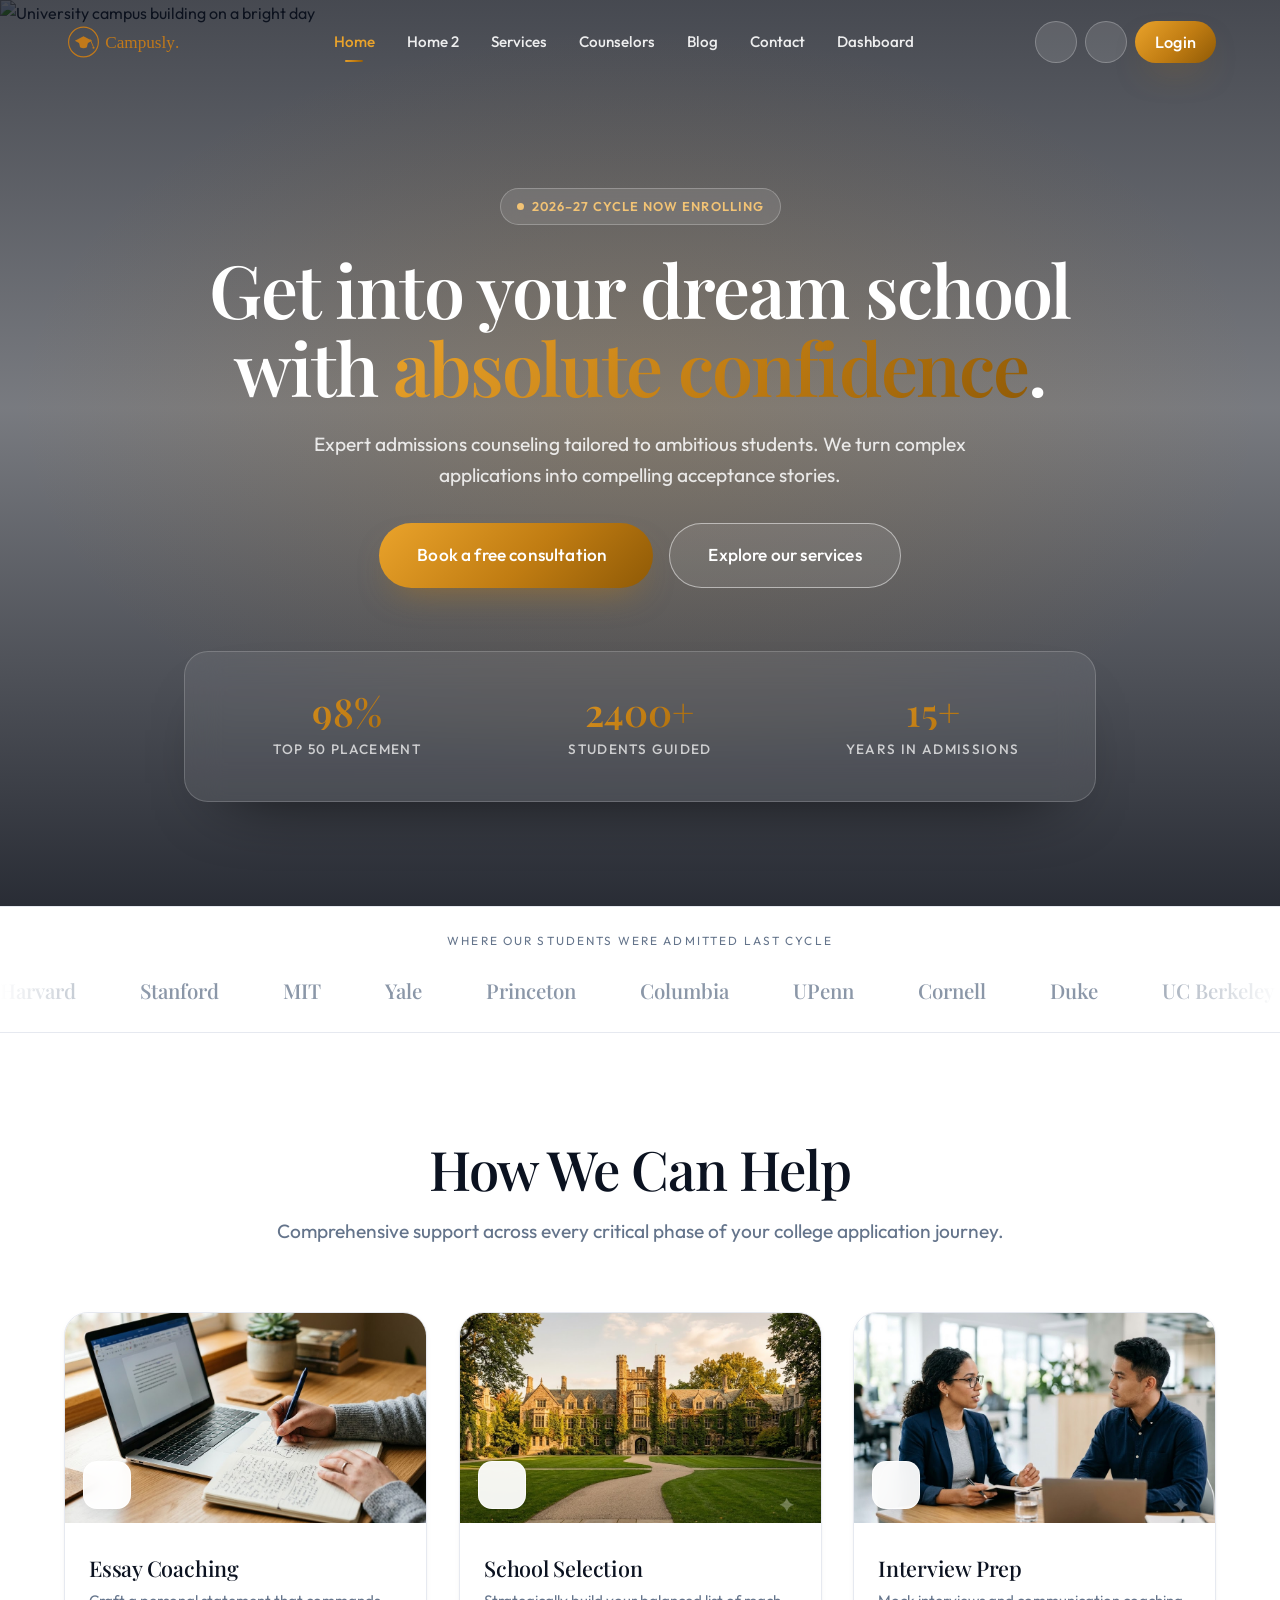
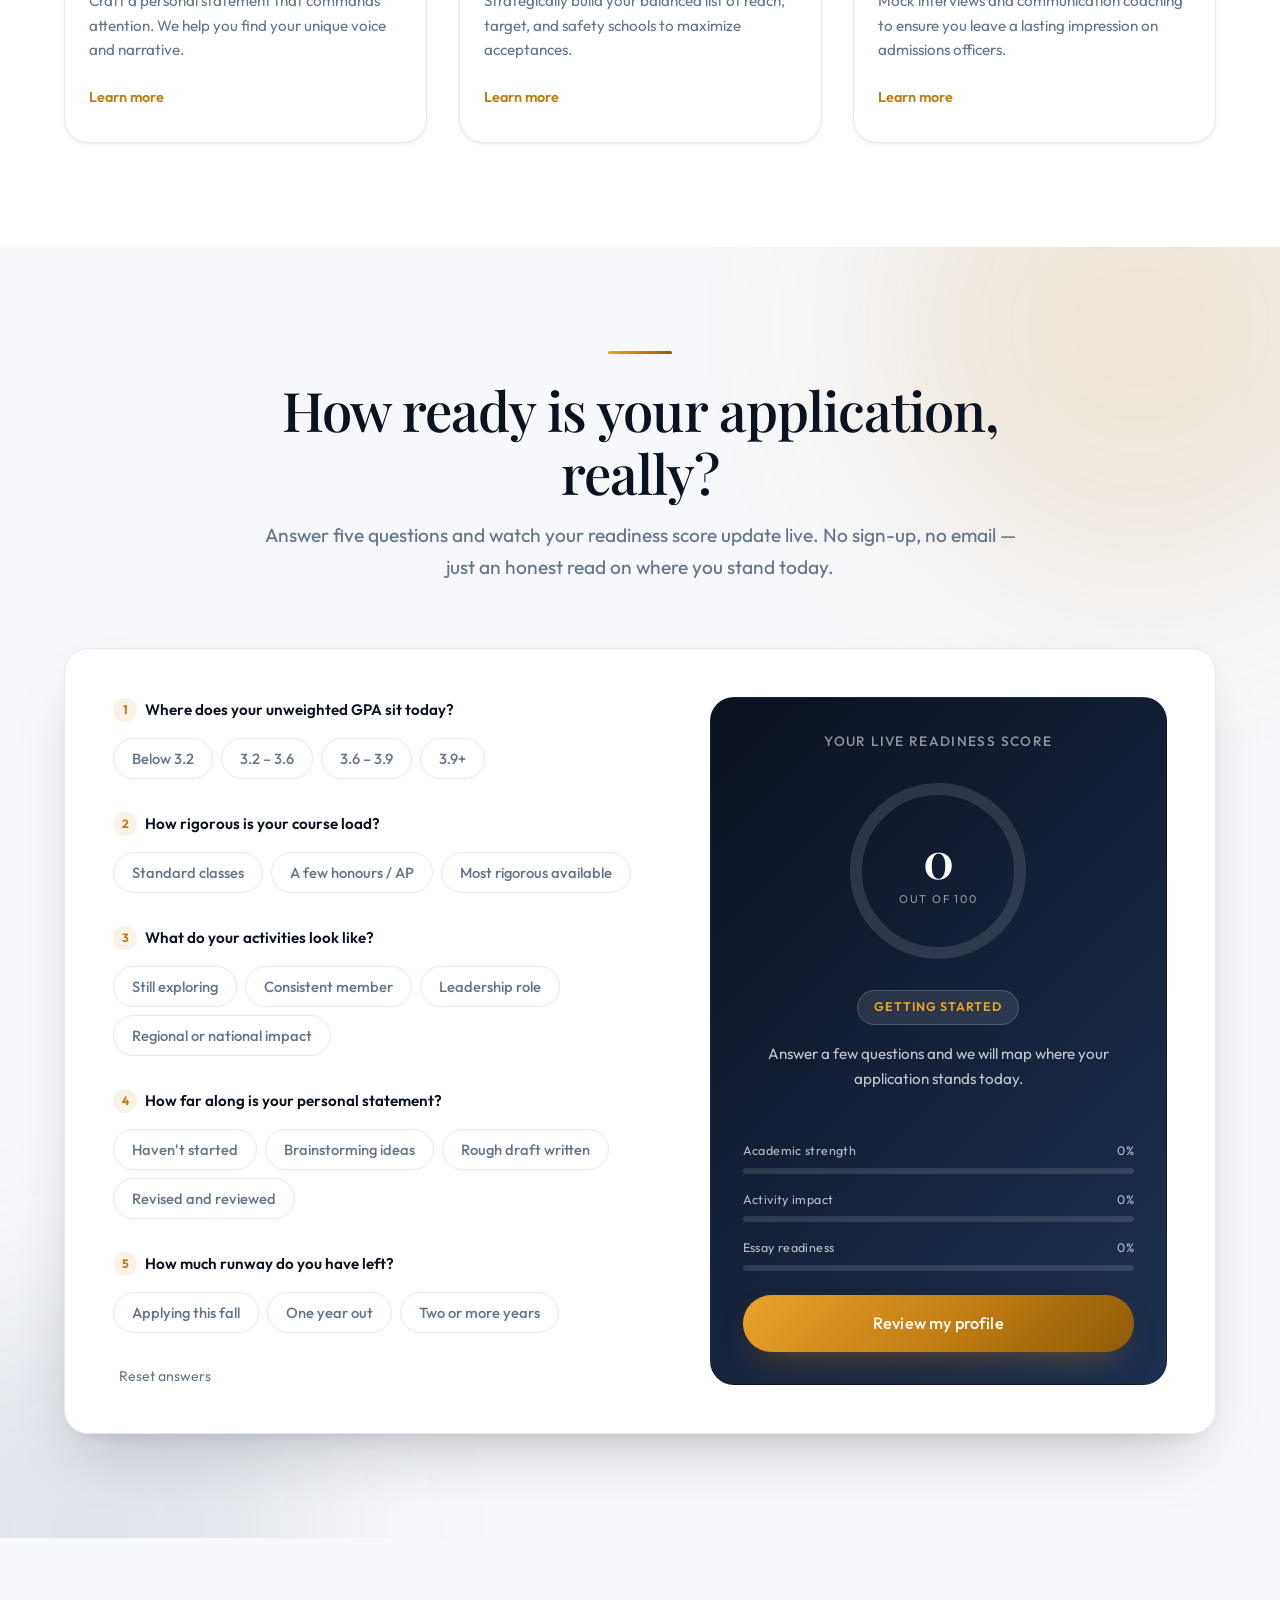
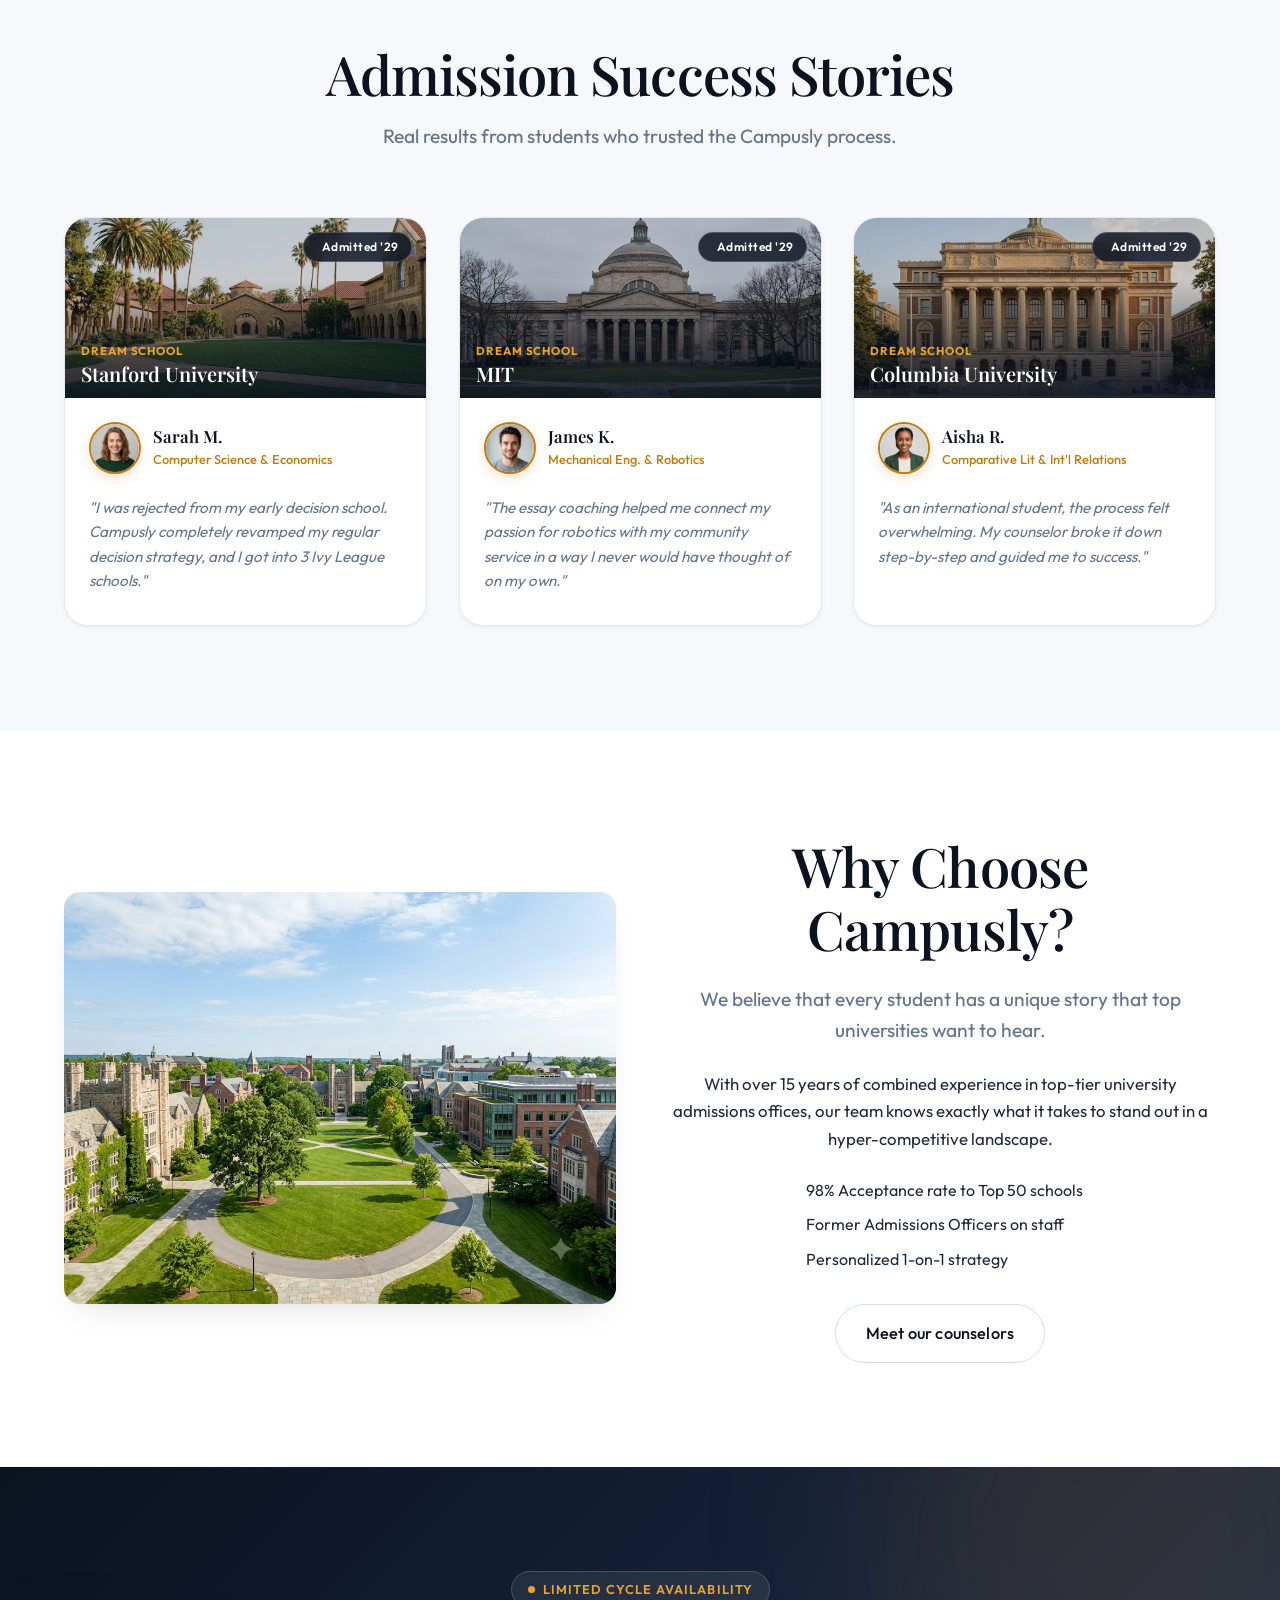
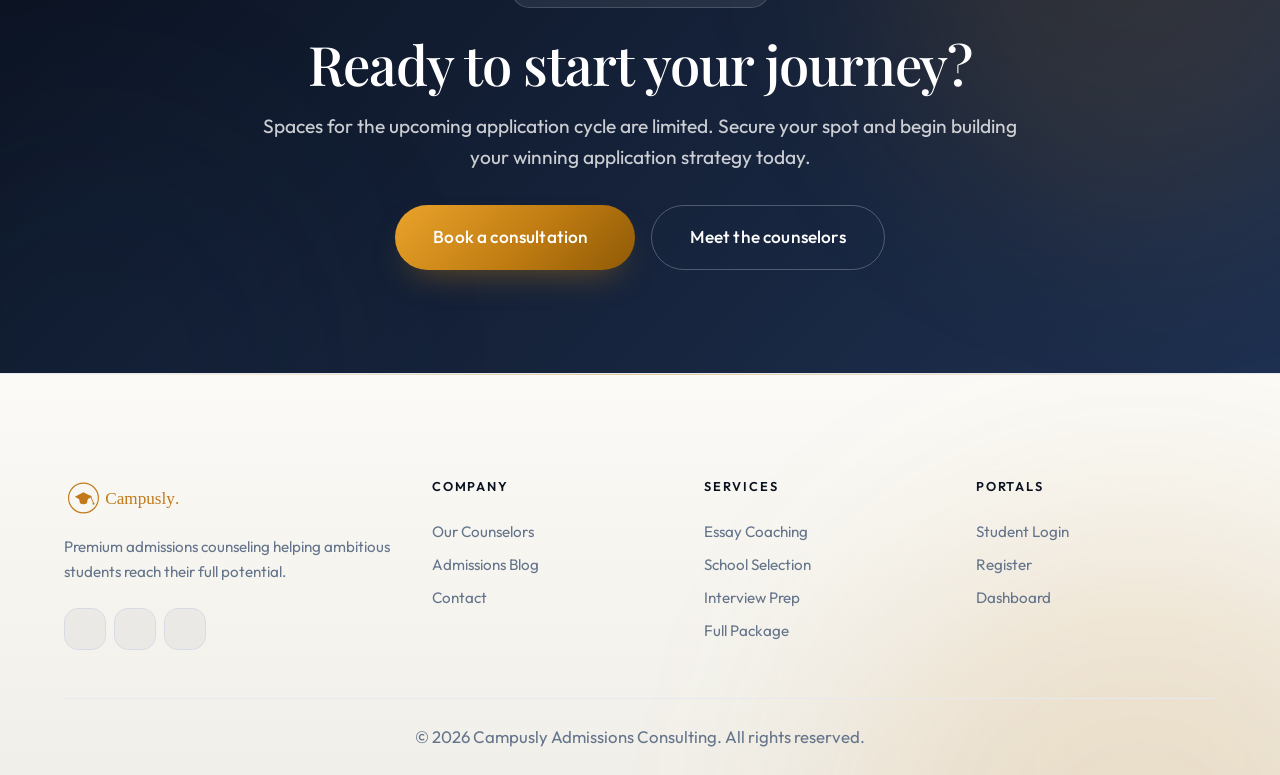
==== commit c6b0a81b: "1doc" ====
--- a/index.html
+++ b/index.html
@@ -26,10 +26,7 @@
   <!-- Navigation -->
   <header class="navbar">
     <div class="navbar-container">
-      <a href="index.html" class="logo">
-        <i class="ph-fill ph-student"></i>
-        Campusly<span>.</span>
-      </a>
+      <a href="index.html" class="logo"><img src="assets/images/campusly-logo.svg" alt="Campusly" class="logo-img"></a>
 
       <nav class="nav-links">
         <a href="index.html" class="nav-link active">Home</a>
@@ -61,7 +58,7 @@
   <div class="drawer-overlay"></div>
   <div class="nav-drawer">
     <div class="drawer-header">
-      <a href="index.html" class="logo">Campusly<span>.</span></a>
+      <a href="index.html" class="logo"><img src="assets/images/campusly-logo.svg" alt="Campusly" class="logo-img"></a>
       <button class="drawer-close" aria-label="Close Menu">
         <i class="ph ph-x"></i>
       </button>
@@ -466,7 +463,8 @@
             top universities want to hear.</p>
           <p>With over 15 years of combined experience in top-tier university admissions offices, our team knows exactly
             what it takes to stand out in a hyper-competitive landscape.</p>
-          <ul style="margin: var(--spacing-4) 0; display: flex; flex-direction: column; gap: var(--spacing-2);">
+          <ul
+            style="margin: var(--spacing-4) auto; display: flex; flex-direction: column; align-items: flex-start; width: fit-content; margin-inline: auto; gap: var(--spacing-2); text-align: left;">
             <li style="display: flex; align-items: center; gap: var(--spacing-2);"><i class="ph-fill ph-check-circle"
                 style="color: var(--success); font-size: 1.2rem;"></i> 98% Acceptance rate to Top 50 schools</li>
             <li style="display: flex; align-items: center; gap: var(--spacing-2);"><i class="ph-fill ph-check-circle"
@@ -507,10 +505,7 @@
     <div class="container">
       <div class="footer-grid">
         <div class="footer-col">
-          <a href="index.html" class="logo" style="color: #ffffff; margin-bottom: var(--spacing-3);">
-            <i class="ph-fill ph-student" style="color: var(--accent);"></i>
-            Campusly<span>.</span>
-          </a>
+          <a href="index.html" class="logo" style="margin-bottom: var(--spacing-3);"><img src="assets/images/campusly-logo.svg" alt="Campusly" class="logo-img"></a>
           <p>Premium admissions counseling helping ambitious students reach their full potential.</p>
           <div class="social-links">
             <a href="#" aria-label="LinkedIn"><i class="ph ph-linkedin-logo"></i></a>
--- a/assets/css/style.css
+++ b/assets/css/style.css
@@ -1433,8 +1433,10 @@
 
 .price-flag {
   position: absolute;
-  top: var(--spacing-4);
-  right: var(--spacing-4);
+  top: 0;
+  left: 50%;
+  transform: translate(-50%, -50%);
+  white-space: nowrap;
   padding: 5px 14px;
   border-radius: var(--radius-pill);
   background: var(--gradient-accent);
@@ -1575,8 +1577,31 @@
   border: 1px solid var(--accent-tint-strong);
 }
 
-.resource-card h4 { margin-bottom: var(--spacing-1); }
-.resource-card p { color: var(--text-muted); font-size: 0.93rem; margin-bottom: var(--spacing-2); }
+/* Body column keeps title, copy and meta on the same lines across all three cards */
+.resource-body {
+  display: flex;
+  flex-direction: column;
+  align-items: center;
+  flex: 1;
+  width: 100%;
+}
+
+.resource-card h4 {
+  margin-bottom: var(--spacing-1);
+  min-height: calc(2 * 1.3em);
+  width: 100%;
+  display: grid;
+  place-items: center stretch;
+}
+
+.resource-card p {
+  color: var(--text-muted);
+  font-size: 0.93rem;
+  margin-bottom: var(--spacing-3);
+  flex: 1;
+}
+
+.resource-card .resource-meta { margin-top: auto; }
 
 .resource-meta {
   display: inline-flex;
@@ -1868,12 +1893,6 @@
   color: var(--accent);
   font-size: 1.45rem;
   background-color: var(--accent-tint);
-  transition: transform 0.3s ease, background-color 0.3s ease;
-}
-
-.auth-brand:hover .auth-brand-badge {
-  transform: scale(1.06);
-  background-color: var(--accent-tint-strong);
 }
 
 .auth-brand-name {
@@ -1881,7 +1900,7 @@
   font-size: 1.55rem;
   font-weight: 600;
   letter-spacing: -0.02em;
-  color: var(--primary);
+  color: var(--accent);
 }
 
 .auth-brand-name span {
@@ -1889,7 +1908,7 @@
 }
 
 [data-theme="dark"] .auth-brand-name {
-  color: #ffffff;
+  color: var(--accent);
 }
 
 /* Headings */
@@ -2089,7 +2108,7 @@
   align-items: flex-start;
   gap: 10px;
   margin: 16px 0 24px 0;
-  text-align: left;
+  text-align: start;
 }
 
 .auth-terms-row .auth-checkbox {
@@ -2245,18 +2264,48 @@
   color: var(--accent-2);
 }
 
+@media (max-width: 768px) {
+  .auth-body {
+    justify-content: flex-start;
+    padding-top: 76px;
+    padding-bottom: 40px;
+    padding-left: var(--spacing-3);
+    padding-right: var(--spacing-3);
+  }
+  .auth-topbar {
+    top: 18px;
+    right: 20px;
+    z-index: 20;
+    pointer-events: none;
+  }
+  .auth-top-actions {
+    pointer-events: auto;
+  }
+  html[dir="rtl"] .auth-topbar {
+    right: auto;
+    left: 20px;
+  }
+}
+
 @media (max-width: 480px) {
+  .auth-body {
+    padding-top: 72px;
+    padding-bottom: 32px;
+    padding-left: 16px;
+    padding-right: 16px;
+  }
   .auth-card {
     border-radius: 28px;
     padding: 34px 22px 28px;
+    margin-top: 6px;
   }
   .auth-topbar {
     top: 14px;
-    right: 14px;
+    right: 16px;
   }
   html[dir="rtl"] .auth-topbar {
     right: auto;
-    left: 14px;
+    left: 16px;
   }
 }
 
@@ -3470,18 +3519,21 @@
 .split-copy--center { text-align: center; }
 .split-copy--center h2 { text-align: center; }
 
-/* Lists: each row centered on the column, icon and label together. */
+/* Lists: block centered on the column, rows left-aligned to a shared edge. */
 .split-copy--center ul {
   list-style: none;
   padding-inline-start: 0;
   display: flex;
+  width: fit-content;
+  margin-inline: auto;
   flex-direction: column;
-  align-items: center;
+  align-items: flex-start;
+  text-align: left;
 }
 
 .split-copy--center ul li {
-  justify-content: center;
-  text-align: center;
+  justify-content: flex-start;
+  text-align: left;
 }
 
 /* Footer: four across, 2x2 on tablet, single column on phones */
@@ -3495,3 +3547,285 @@
   .footer-links { align-items: center; }
   .social-links { justify-content: center; }
 }
+
+/* ==========================================================================
+   Back To Top Floating Button
+   ========================================================================== */
+.back-to-top {
+  position: fixed;
+  bottom: 28px;
+  right: 28px;
+  width: 48px;
+  height: 48px;
+  border-radius: 50%;
+  background-color: var(--bg-elevated);
+  color: var(--accent);
+  border: 1.5px solid var(--border-strong);
+  box-shadow: 0 4px 18px rgba(11, 18, 32, 0.12), 0 1px 3px rgba(11, 18, 32, 0.06);
+  display: flex;
+  align-items: center;
+  justify-content: center;
+  font-size: 1.25rem;
+  cursor: pointer;
+  z-index: 990;
+  opacity: 0;
+  visibility: hidden;
+  pointer-events: none;
+  transform: translateY(14px) scale(0.92);
+  transition: opacity 0.3s cubic-bezier(0.22, 0.9, 0.24, 1),
+              transform 0.3s cubic-bezier(0.22, 0.9, 0.24, 1),
+              visibility 0.3s,
+              background-color 0.25s ease,
+              border-color 0.25s ease,
+              color 0.25s ease,
+              box-shadow 0.25s ease;
+}
+
+.back-to-top.visible {
+  opacity: 1;
+  visibility: visible;
+  pointer-events: auto;
+  transform: translateY(0) scale(1);
+}
+
+.back-to-top:hover {
+  background: var(--gradient-accent);
+  color: #ffffff;
+  border-color: transparent;
+  box-shadow: 0 8px 24px -4px rgba(192, 124, 18, 0.5), 0 2px 6px rgba(0, 0, 0, 0.12);
+  transform: translateY(-3px) scale(1.06);
+}
+
+.back-to-top:active {
+  transform: translateY(-1px) scale(0.98);
+}
+
+.back-to-top:focus-visible {
+  outline: 2px solid var(--accent);
+  outline-offset: 3px;
+}
+
+[data-theme="dark"] .back-to-top {
+  background-color: var(--bg-elevated);
+  border-color: var(--border);
+  color: var(--accent);
+  box-shadow: 0 6px 24px rgba(0, 0, 0, 0.55);
+}
+
+[data-theme="dark"] .back-to-top:hover {
+  background: var(--gradient-accent);
+  color: #ffffff;
+  border-color: transparent;
+  box-shadow: 0 8px 26px -4px rgba(240, 173, 61, 0.45);
+}
+
+@media (max-width: 768px) {
+  .back-to-top {
+    bottom: 20px;
+    right: 20px;
+    width: 44px;
+    height: 44px;
+    font-size: 1.15rem;
+  }
+}
+
+
+/* Light theme: airy cream footer instead of the ink panel */
+:root:not([data-theme="dark"]) .footer {
+  background: linear-gradient(180deg, #fbfaf6 0%, #f1efe9 100%);
+  color: var(--text-main);
+  border-top: 1px solid var(--border);
+}
+
+:root:not([data-theme="dark"]) .footer::before { opacity: 0.4; }
+
+:root:not([data-theme="dark"]) .footer::after { background: rgba(192, 124, 18, 0.14); }
+
+:root:not([data-theme="dark"]) .footer .logo,
+:root:not([data-theme="dark"]) .footer-col h4 { color: var(--primary); }
+
+:root:not([data-theme="dark"]) .footer-col p,
+:root:not([data-theme="dark"]) .footer-links a { color: var(--text-muted); }
+
+:root:not([data-theme="dark"]) .footer-links a:hover { color: var(--accent); }
+
+:root:not([data-theme="dark"]) .social-links a {
+  background-color: rgba(11, 18, 32, 0.04);
+  border-color: var(--border-strong);
+  color: var(--primary);
+}
+
+:root:not([data-theme="dark"]) .social-links a:hover { color: #fff; }
+
+:root:not([data-theme="dark"]) .footer-bottom {
+  border-top-color: var(--border);
+  color: var(--text-muted);
+}
+
+/* Timeline explorer in RTL: mirror the fill, hover nudge and copy alignment */
+html[dir="rtl"] .tl-panel { text-align: right; }
+html[dir="rtl"] .tl-progress i { left: auto; right: 0; }
+html[dir="rtl"] .tl-item:hover { transform: translateX(-4px); }
+
+/* Counselor cards stay centred in both directions */
+html[dir="rtl"] .counselor-grid .card {
+  direction: ltr;
+  text-align: center;
+}
+
+/* ===== FAQ accordion (contact) ===== */
+.faq-list {
+  max-width: 820px;
+  margin: 0 auto;
+  display: flex;
+  flex-direction: column;
+  gap: var(--spacing-3);
+}
+
+.faq-item {
+  border: 1px solid var(--border);
+  border-radius: var(--radius);
+  background: var(--bg-elevated);
+  box-shadow: var(--shadow-sm);
+  overflow: hidden;
+  transition: border-color 0.3s var(--ease-out), box-shadow 0.3s var(--ease-out);
+}
+
+.faq-item.open {
+  border-color: var(--accent-tint-strong);
+  box-shadow: var(--shadow);
+}
+
+.faq-q {
+  width: 100%;
+  display: flex;
+  align-items: center;
+  justify-content: space-between;
+  gap: var(--spacing-3);
+  padding: var(--spacing-4);
+  background: none;
+  border: none;
+  text-align: start;
+  cursor: pointer;
+  color: var(--primary);
+  font-family: var(--font-body);
+  font-size: var(--size-label);
+  font-weight: 600;
+  line-height: 1.5;
+}
+
+.faq-q:hover { color: var(--accent); }
+
+.faq-q i {
+  flex-shrink: 0;
+  font-size: 1.15rem;
+  color: var(--accent);
+  transition: transform 0.35s var(--ease-out);
+}
+
+.faq-item.open .faq-q i { transform: rotate(180deg); }
+
+.faq-a {
+  overflow: hidden;
+  height: 0;
+  transition: height 0.35s var(--ease-out);
+}
+
+.faq-a p {
+  margin: 0;
+  padding: 0 var(--spacing-4) var(--spacing-4);
+  color: var(--text-muted);
+  font-size: var(--size-label);
+}
+
+.faq-a a { color: var(--accent); font-weight: 500; }
+.faq-a a:hover { text-decoration: underline; }
+
+/* Contact column: heading and "Follow us" follow the reading direction */
+.contact-follow .trust-label { text-align: start; }
+
+/* Clickable pills (dashboard overview actions) get a real hover state */
+a.pill,
+button.pill {
+  cursor: pointer;
+  border: none;
+  font-family: var(--font-body);
+  transition: transform 0.3s var(--ease-out), box-shadow 0.3s var(--ease-out),
+    background-color 0.3s var(--ease-out), color 0.3s var(--ease-out), filter 0.3s var(--ease-out);
+}
+
+a.pill:hover,
+button.pill:hover { transform: translateY(-2px); }
+
+a.pill-solid:hover,
+button.pill-solid:hover { filter: brightness(1.06); box-shadow: 0 18px 38px -16px rgba(192, 124, 18, 0.7); }
+
+a.pill-soft:hover,
+button.pill-soft:hover { background-color: var(--accent-tint-strong); }
+
+a.pill-muted:hover,
+button.pill-muted:hover { color: var(--accent); border-color: var(--accent-tint-strong); }
+
+a.pill:focus-visible,
+button.pill:focus-visible { outline: 2px solid var(--accent); outline-offset: 2px; }
+
+a.pill:active,
+button.pill:active { transform: translateY(0); }
+
+/* Receipt download links in the payment history table */
+.dash-download {
+  display: inline-flex;
+  align-items: center;
+  gap: 6px;
+  color: var(--accent);
+  font-weight: 500;
+  border-bottom: 1px solid transparent;
+  transition: color 0.3s var(--ease-out), border-color 0.3s var(--ease-out);
+}
+
+.dash-download i { transition: transform 0.3s var(--ease-out); }
+
+.dash-download:hover {
+  color: var(--accent-2);
+  border-bottom-color: currentColor;
+}
+
+.dash-download:hover i { transform: translateY(2px); }
+
+.dash-download:focus-visible { outline: 2px solid var(--accent); outline-offset: 3px; border-radius: 4px; }
+
+/* ===== Brand logo: one SVG, one size, one colour everywhere ===== */
+.logo-img {
+  height: 40px;
+  width: auto;
+  display: block;
+  flex-shrink: 0;
+  filter: none;
+  opacity: 1;
+  transition: none;
+}
+
+.logo:hover .logo-img,
+.auth-brand:hover .logo-img,
+.logo:focus .logo-img,
+.auth-brand:focus .logo-img,
+.logo:hover,
+.auth-brand:hover {
+  filter: none;
+  opacity: 1;
+  transform: none;
+}
+
+/* Neutralise the old text-logo sizing so every placement matches */
+.sidebar-head .logo,
+.topbar-lead .logo,
+.footer .logo,
+.auth-brand,
+.auth-logo {
+  font-size: 0;
+  gap: 0;
+}
+
+/* Auth pages give the logo a little more presence */
+.auth-brand .logo-img,
+.auth-logo .logo-img { height: 52px; }
--- a/assets/css/rtl.css
+++ b/assets/css/rtl.css
@@ -51,3 +51,38 @@
 html[dir="rtl"] .form-group {
   text-align: right;
 }
+
+/* Back to Top button in RTL */
+html[dir="rtl"] .back-to-top,
+body.rtl .back-to-top {
+  right: auto;
+  left: 28px;
+}
+
+@media (max-width: 768px) {
+  html[dir="rtl"] .back-to-top,
+  body.rtl .back-to-top {
+    right: auto;
+    left: 20px;
+  }
+}
+
+/* Auth Topbar in RTL */
+html[dir="rtl"] .auth-topbar {
+  right: auto;
+  left: 24px;
+}
+
+@media (max-width: 768px) {
+  html[dir="rtl"] .auth-topbar {
+    right: auto;
+    left: 20px;
+  }
+}
+
+@media (max-width: 480px) {
+  html[dir="rtl"] .auth-topbar {
+    right: auto;
+    left: 16px;
+  }
+}
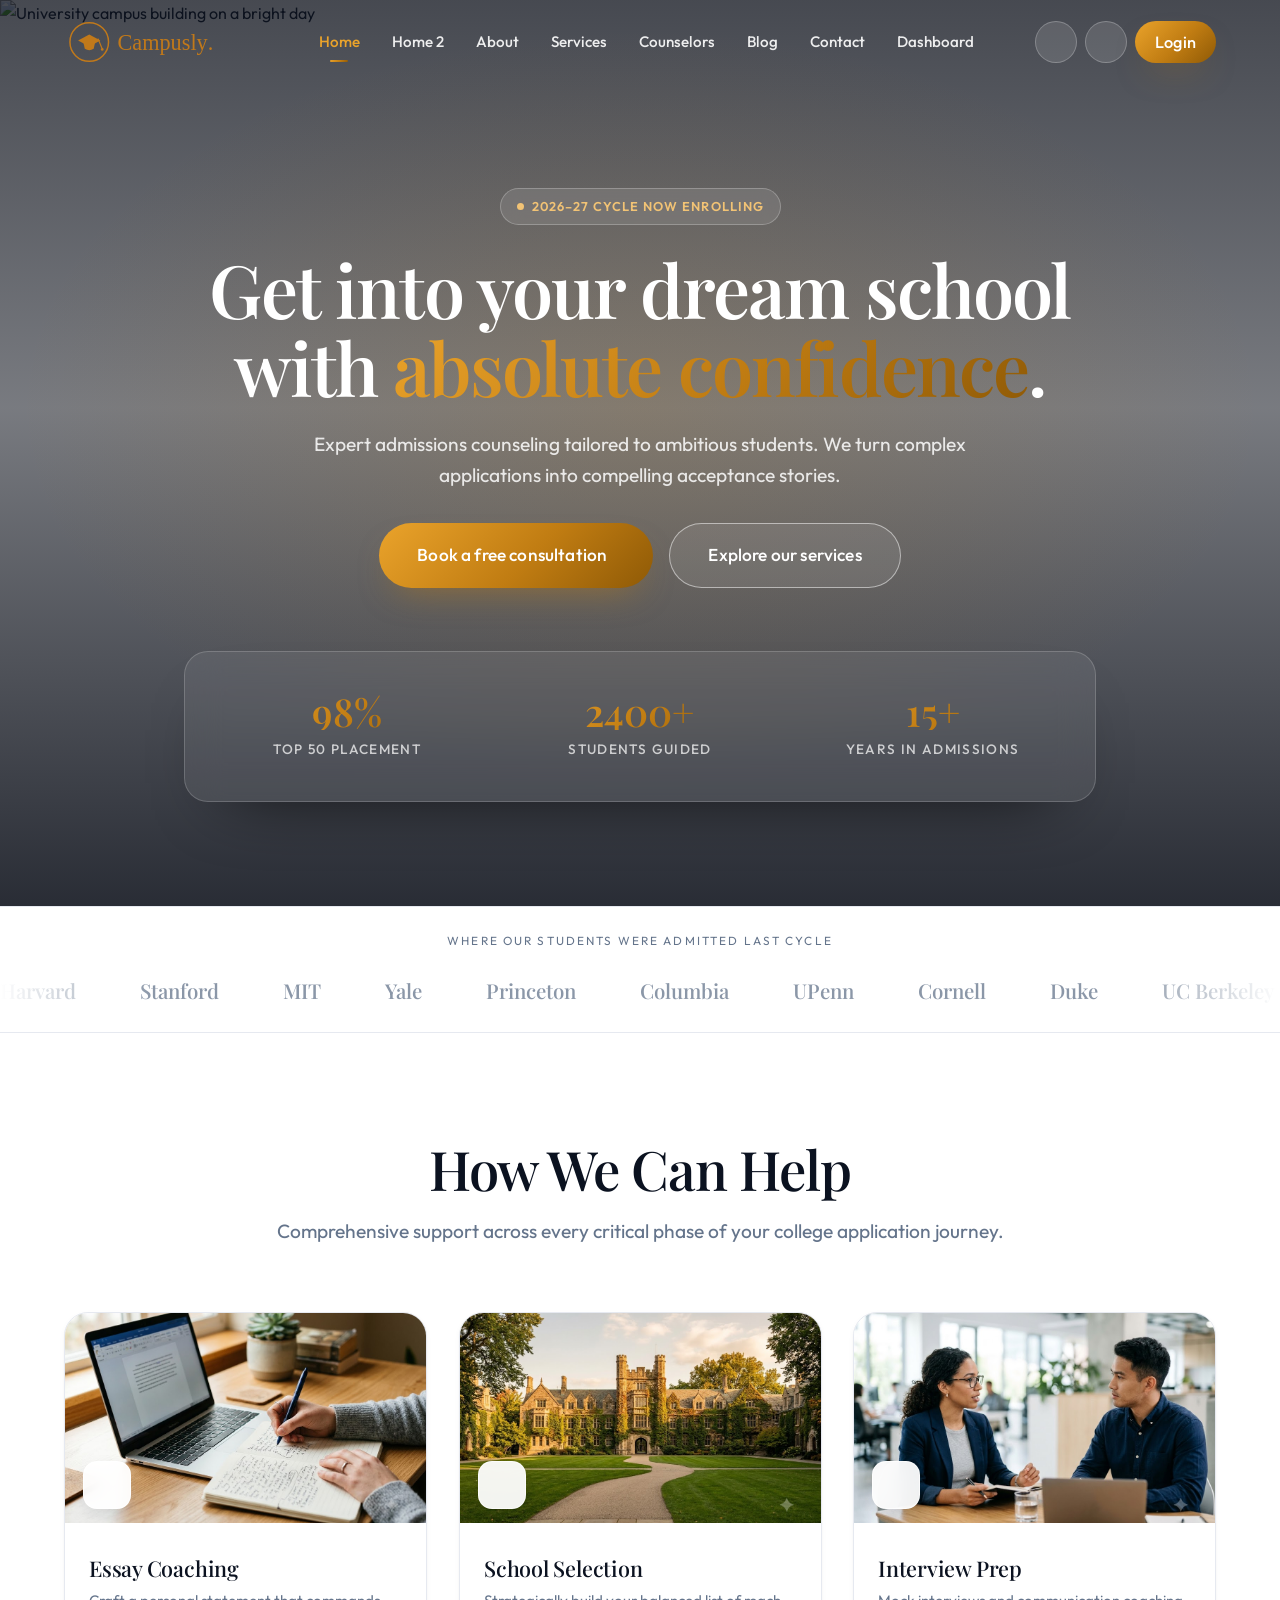
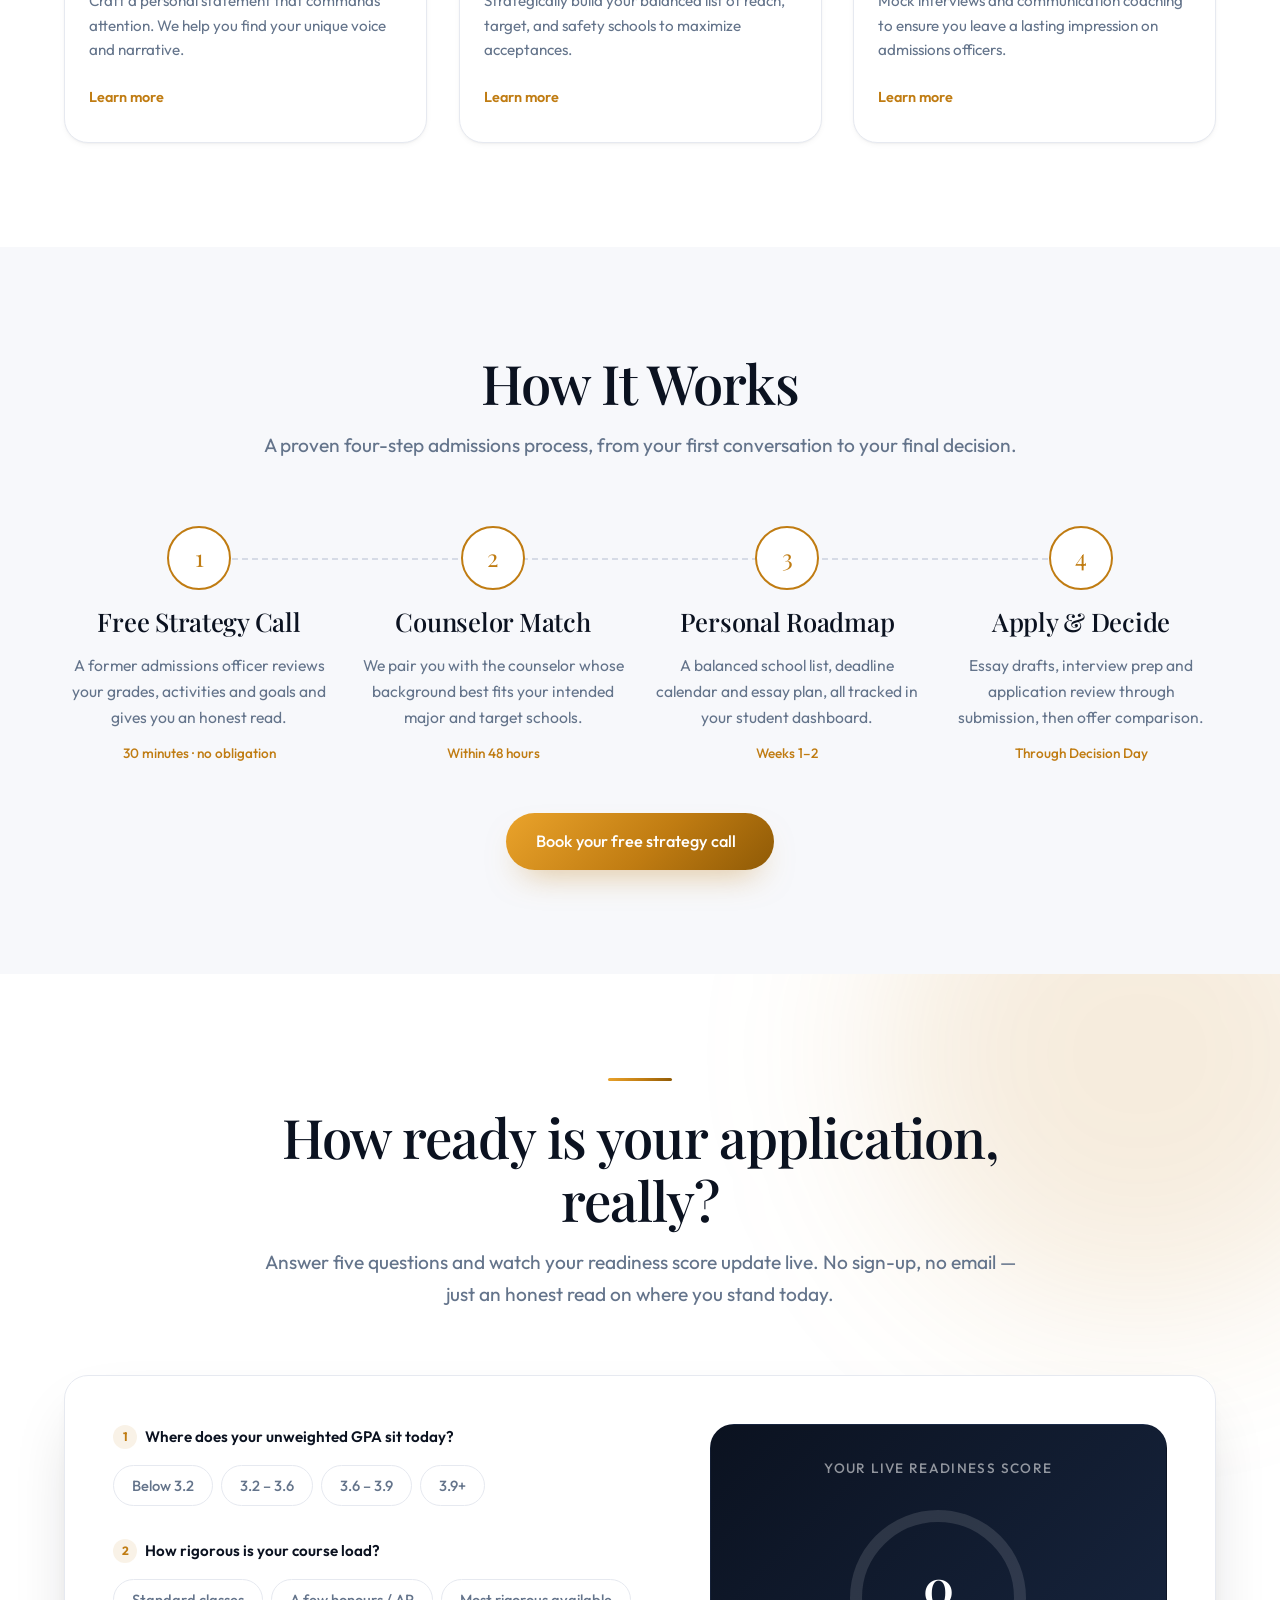
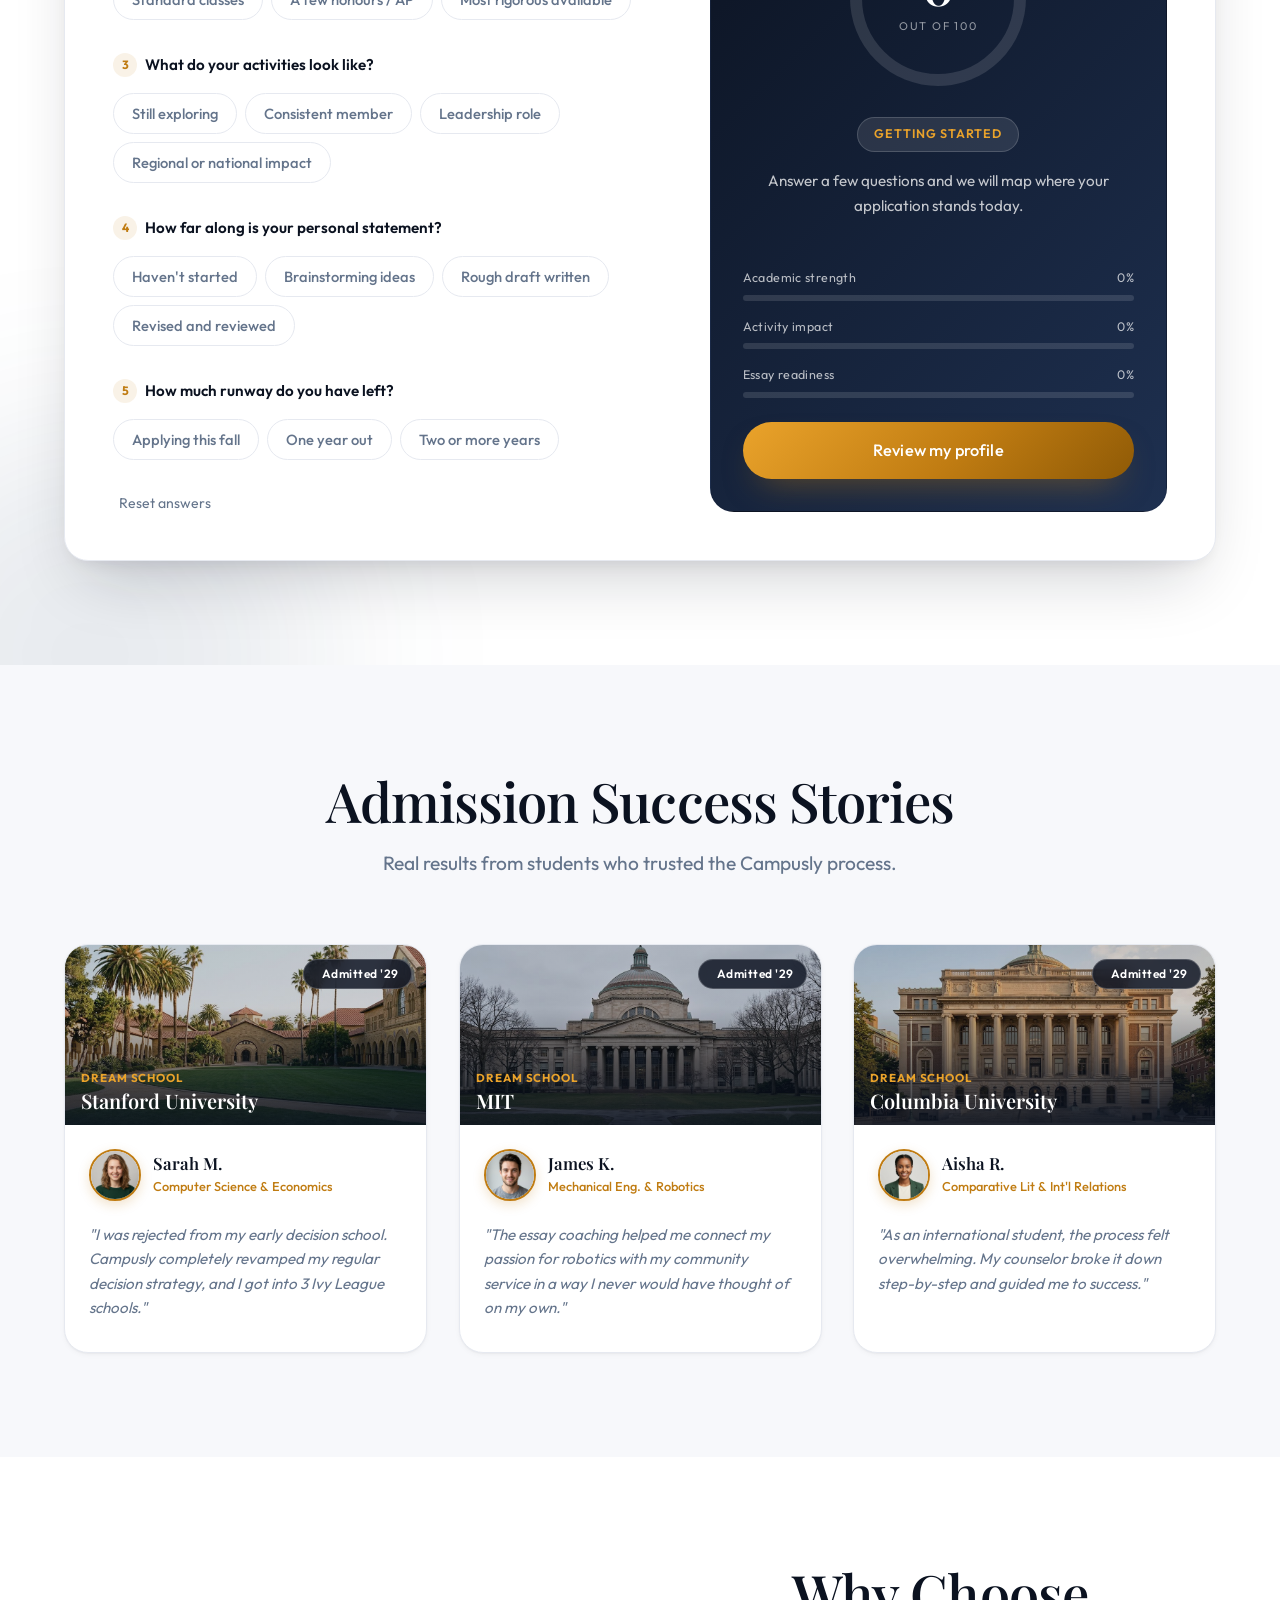
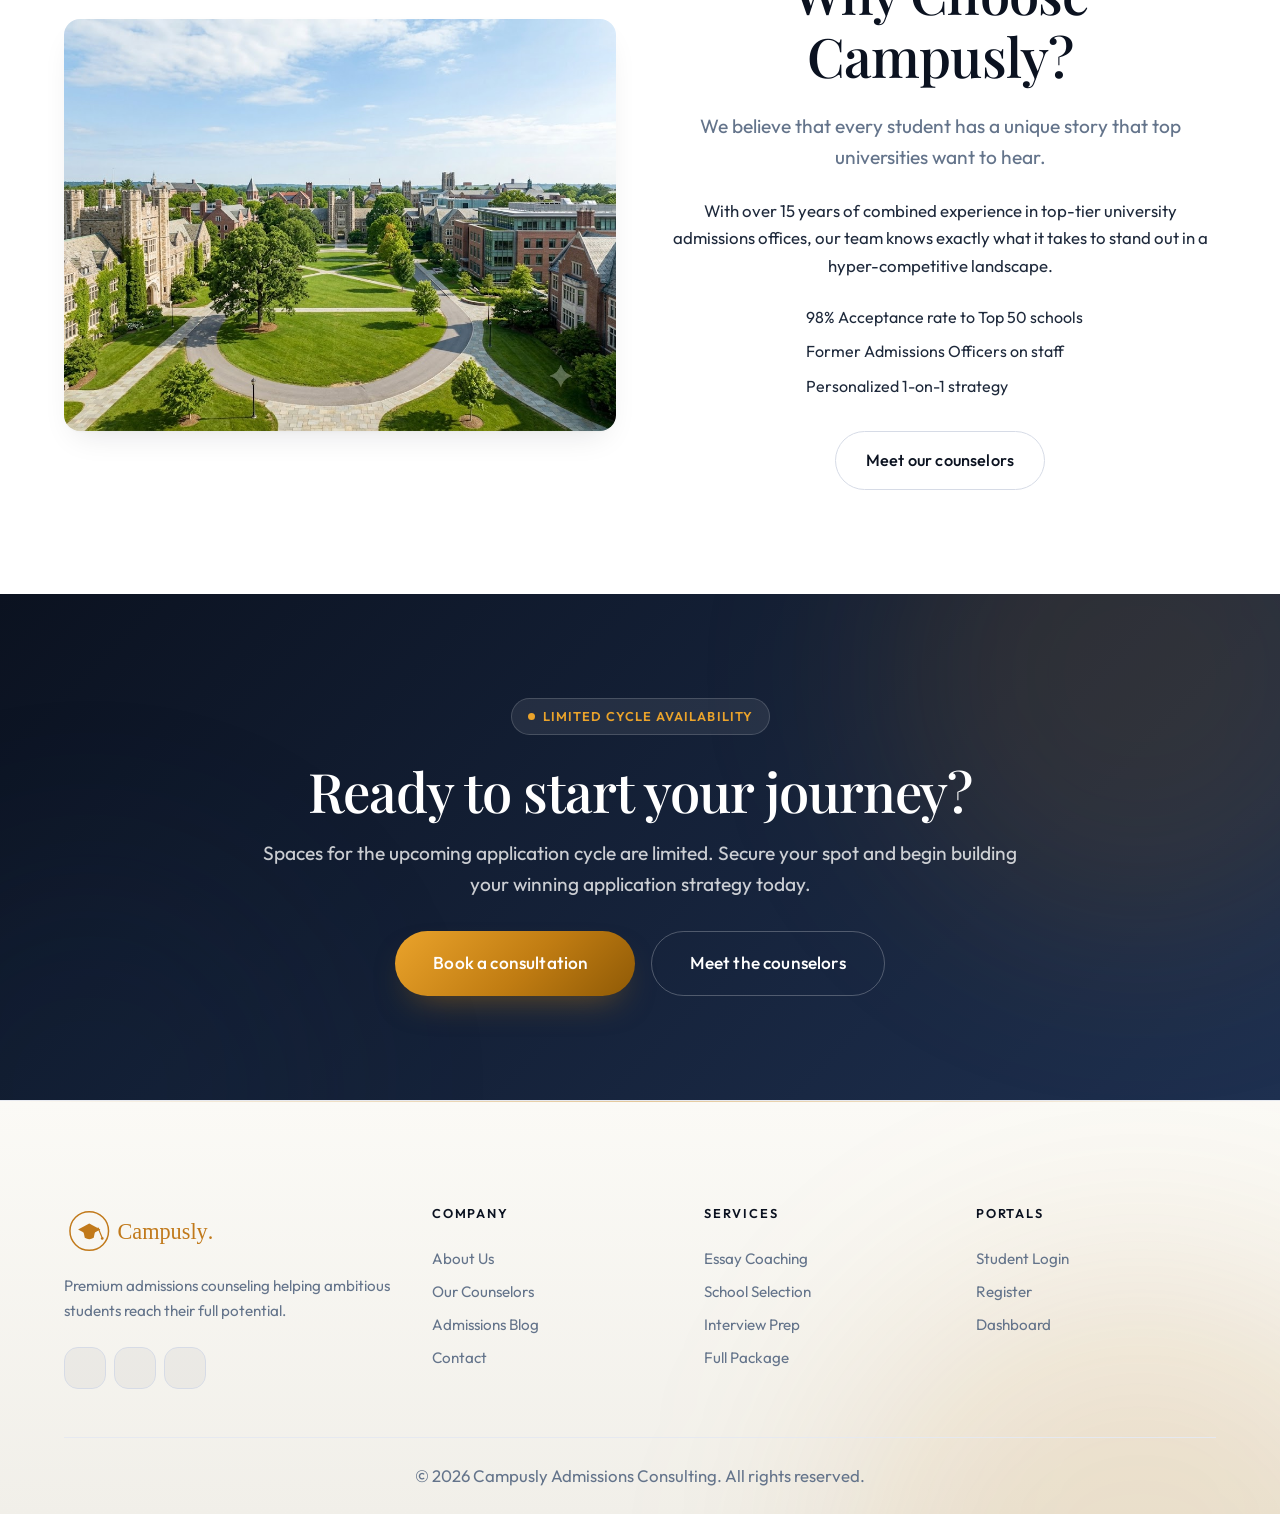
==== commit 8f2d0a21: "1doc cl" ====
--- a/index.html
+++ b/index.html
@@ -31,6 +31,7 @@
       <nav class="nav-links">
         <a href="index.html" class="nav-link active">Home</a>
         <a href="home2.html" class="nav-link">Home 2</a>
+        <a href="about.html" class="nav-link">About</a>
         <a href="services.html" class="nav-link">Services</a>
         <a href="counselors.html" class="nav-link">Counselors</a>
         <a href="blog.html" class="nav-link">Blog</a>
@@ -66,6 +67,7 @@
     <nav class="drawer-links">
       <a href="index.html" class="nav-link active">Home</a>
       <a href="home2.html" class="nav-link">Home 2</a>
+      <a href="about.html" class="nav-link">About</a>
       <a href="services.html" class="nav-link">Services</a>
       <a href="counselors.html" class="nav-link">Counselors</a>
       <a href="blog.html" class="nav-link">Blog</a>
@@ -226,8 +228,47 @@
       </div>
     </section>
 
+    <!-- Our Admissions Process / How It Works -->
+    <section class="section" style="background-color: var(--bg-subtle);">
+      <div class="container">
+        <div class="section-header animate-fade-up">
+          <h2>How It Works</h2>
+          <p>A proven four-step admissions process, from your first conversation to your final decision.</p>
+        </div>
+        <div class="process-steps">
+          <div class="process-step animate-fade-up delay-1">
+            <div class="process-step-num">1</div>
+            <h3>Free Strategy Call</h3>
+            <p>A former admissions officer reviews your grades, activities and goals and gives you an honest read.</p>
+            <span class="caption">30 minutes &middot; no obligation</span>
+          </div>
+          <div class="process-step animate-fade-up delay-2">
+            <div class="process-step-num">2</div>
+            <h3>Counselor Match</h3>
+            <p>We pair you with the counselor whose background best fits your intended major and target schools.</p>
+            <span class="caption">Within 48 hours</span>
+          </div>
+          <div class="process-step animate-fade-up delay-3">
+            <div class="process-step-num">3</div>
+            <h3>Personal Roadmap</h3>
+            <p>A balanced school list, deadline calendar and essay plan, all tracked in your student dashboard.</p>
+            <span class="caption">Weeks 1&ndash;2</span>
+          </div>
+          <div class="process-step animate-fade-up delay-4">
+            <div class="process-step-num">4</div>
+            <h3>Apply &amp; Decide</h3>
+            <p>Essay drafts, interview prep and application review through submission, then offer comparison.</p>
+            <span class="caption">Through Decision Day</span>
+          </div>
+        </div>
+        <div style="text-align: center; margin-top: var(--spacing-6);">
+          <a href="contact.html" class="btn btn-primary">Book your free strategy call <i class="ph ph-arrow-right"></i></a>
+        </div>
+      </div>
+    </section>
+
     <!-- Interactive: Admissions Readiness Scorecard -->
-    <section class="section has-mesh" id="readiness" style="background-color: var(--bg-subtle);">
+    <section class="section has-mesh" id="readiness">
       <div class="container">
         <div class="section-header animate-fade-up">
           <div class="divider-rule"></div>
@@ -299,7 +340,7 @@
               <svg width="190" height="190" viewBox="0 0 190 190" role="img" aria-label="Readiness score dial">
                 <defs>
                   <linearGradient id="scoreGradient" x1="0%" y1="0%" x2="100%" y2="100%">
-                    <stop offset="0%" stop-color="#ffc766"></stop>
+                    <stop offset="0%" stop-color="#eaa32b"></stop>
                     <stop offset="100%" stop-color="#c07c12"></stop>
                   </linearGradient>
                 </defs>
@@ -517,6 +558,7 @@
         <div class="footer-col">
           <h4>Company</h4>
           <div class="footer-links">
+            <a href="about.html">About Us</a>
             <a href="counselors.html">Our Counselors</a>
             <a href="blog.html">Admissions Blog</a>
             <a href="contact.html">Contact</a>
--- a/assets/css/style.css
+++ b/assets/css/style.css
@@ -83,11 +83,12 @@
   --primary: #f4f7fb;
   --primary-soft: #d7e0ee;
   --secondary: #0b1220;
-  --accent: #f0ad3d;
-  --accent-2: #ffc766;
-  --accent-deep: #c07c12;
-  --accent-tint: rgba(240, 173, 61, 0.12);
-  --accent-tint-strong: rgba(240, 173, 61, 0.2);
+  /* Brand gold is identical to light mode for a consistent primary color */
+  --accent: #c07c12;
+  --accent-2: #eaa32b;
+  --accent-deep: #8f5a06;
+  --accent-tint: rgba(192, 124, 18, 0.14);
+  --accent-tint-strong: rgba(192, 124, 18, 0.24);
   --text-main: #e8eef7;
   --text-muted: #93a1b8;
   --bg-main: #070b14;
@@ -100,12 +101,12 @@
   --gradient-ink: linear-gradient(135deg, #0d1422 0%, #16233b 100%);
   --glass-bg: rgba(7, 11, 20, 0.7);
   --glass-border: rgba(255, 255, 255, 0.08);
-  --mesh-1: rgba(240, 173, 61, 0.12);
+  --mesh-1: rgba(192, 124, 18, 0.14);
   --mesh-2: rgba(80, 130, 220, 0.12);
   --shadow-sm: 0 1px 2px rgba(0, 0, 0, 0.5);
   --shadow: 0 2px 6px rgba(0, 0, 0, 0.45), 0 18px 40px -16px rgba(0, 0, 0, 0.8);
   --shadow-lg: 0 10px 24px -12px rgba(0, 0, 0, 0.7), 0 40px 80px -28px rgba(0, 0, 0, 0.95);
-  --shadow-glow: 0 16px 36px -16px rgba(240, 173, 61, 0.4);
+  --shadow-glow: 0 16px 34px -16px rgba(192, 124, 18, 0.55);
 }
 
 /* Base Reset & Styles */
@@ -1741,6 +1742,14 @@
   .nav-links, .nav-actions { display: none; }
 
   .hamburger { display: flex; }
+
+  /* The drawer trigger reads as ink on light theme, even over a dark hero photo */
+  :root:not([data-theme="dark"]) .hamburger,
+  :root:not([data-theme="dark"]) body.has-hero-bg .navbar:not(.scrolled) .hamburger {
+    color: #0b1220;
+    background-color: rgba(255, 255, 255, 0.92);
+    border-color: rgba(11, 18, 32, 0.18);
+  }
 
   .nav-drawer { display: flex; }
   .nav-drawer.open { right: 0; }
@@ -2515,13 +2524,6 @@
   background-color: var(--accent-tint);
 }
 
-.icon-btn-avatar {
-  border-radius: 50%;
-  color: var(--accent);
-  background-color: var(--accent-tint);
-  border-color: var(--accent-tint-strong);
-}
-
 /* ---------- Main ---------- */
 .dashboard-main {
   position: relative;
@@ -3616,7 +3618,7 @@
   background: var(--gradient-accent);
   color: #ffffff;
   border-color: transparent;
-  box-shadow: 0 8px 26px -4px rgba(240, 173, 61, 0.45);
+  box-shadow: 0 8px 26px -4px rgba(192, 124, 18, 0.45);
 }
 
 @media (max-width: 768px) {
@@ -3796,7 +3798,7 @@
 
 /* ===== Brand logo: one SVG, one size, one colour everywhere ===== */
 .logo-img {
-  height: 40px;
+  height: 52px;
   width: auto;
   display: block;
   flex-shrink: 0;
@@ -3826,6 +3828,460 @@
   gap: 0;
 }
 
-/* Auth pages give the logo a little more presence */
+/* Every placement - navbar, drawer, sidebar, topbar, footer, auth - shares one height */
 .auth-brand .logo-img,
 .auth-logo .logo-img { height: 52px; }
+
+
+/* ==========================================================================
+   Inner page hero: consistent height + contextual background image
+   ========================================================================== */
+.page-hero--image {
+  display: flex;
+  align-items: center;
+  min-height: 520px;
+  padding: calc(84px + var(--spacing-6)) 0 var(--spacing-6);
+  background: #0b1220;
+  border-bottom: 0;
+  isolation: isolate;
+}
+
+.page-hero-media { position: absolute; inset: 0; z-index: -1; }
+.page-hero-media img { width: 100%; height: 100%; object-fit: cover; }
+.page-hero-media::after {
+  content: '';
+  position: absolute;
+  inset: 0;
+  background:
+    radial-gradient(ellipse 60% 70% at 50% 30%, rgba(192, 124, 18, 0.18) 0%, transparent 70%),
+    linear-gradient(to bottom, rgba(6, 10, 20, 0.78) 0%, rgba(6, 10, 20, 0.62) 50%, rgba(6, 10, 20, 0.88) 100%);
+}
+
+.page-hero--image .container { position: relative; width: 100%; }
+.page-hero--image h1 { color: #ffffff; }
+.page-hero--image .lead,
+.page-hero--image p { color: rgba(255, 255, 255, 0.84); }
+.page-hero--image .eyebrow {
+  background: rgba(255, 255, 255, 0.10);
+  border-color: rgba(255, 255, 255, 0.24);
+  color: #f2c375;
+}
+.page-hero--image .eyebrow-dot { background: #f2c375; }
+.page-hero--image a:not(.btn) { color: rgba(255, 255, 255, 0.8); }
+.page-hero--image .caption { color: #f2c375; }
+
+@media (max-width: 768px) {
+  .page-hero--image { min-height: 440px; }
+}
+
+/* ==========================================================================
+   Home 2 hero: split editorial layout (distinct from Home 1's full-bleed photo)
+   ========================================================================== */
+.hero-split {
+  position: relative;
+  padding: calc(84px + var(--spacing-7)) 0 var(--spacing-8);
+  background:
+    radial-gradient(ellipse 50% 60% at 85% 20%, var(--accent-tint) 0%, transparent 65%),
+    linear-gradient(180deg, var(--secondary) 0%, var(--bg-subtle) 100%);
+  border-bottom: var(--hairline);
+  overflow: hidden;
+}
+
+.hero-split-grid {
+  display: grid;
+  grid-template-columns: 1.05fr 1fr;
+  gap: var(--spacing-7);
+  align-items: center;
+}
+
+.hero-split h1 { margin-bottom: var(--spacing-4); }
+
+.hero-checklist {
+  list-style: none;
+  padding: 0;
+  margin: 0 0 var(--spacing-5);
+  display: grid;
+  gap: var(--spacing-2);
+}
+
+.hero-checklist li {
+  display: flex;
+  align-items: flex-start;
+  gap: var(--spacing-2);
+  color: var(--text-main);
+}
+
+.hero-checklist i { color: var(--accent); font-size: 1.25rem; margin-top: 2px; flex-shrink: 0; }
+
+.hero-split .hero-actions { display: flex; flex-wrap: wrap; gap: var(--spacing-3); margin-bottom: var(--spacing-5); }
+
+.hero-proof {
+  display: flex;
+  align-items: center;
+  gap: var(--spacing-3);
+  padding-top: var(--spacing-4);
+  border-top: var(--hairline);
+}
+
+.hero-proof-avatars { display: flex; }
+.hero-proof-avatars img {
+  width: 42px; height: 42px; border-radius: 50%; object-fit: cover;
+  border: 2px solid var(--bg-main); margin-inline-start: -10px;
+}
+.hero-proof-avatars img:first-child { margin-inline-start: 0; }
+.hero-proof p { margin: 0; font-size: var(--size-caption); color: var(--text-muted); }
+.hero-proof strong { color: var(--text-main); font-weight: var(--weight-bold-inline); }
+
+.hero-visual { position: relative; padding: var(--spacing-4) 0 var(--spacing-6); }
+
+.hero-visual-main {
+  border-radius: var(--radius-lg);
+  overflow: hidden;
+  box-shadow: var(--shadow-lg);
+  aspect-ratio: 4 / 4.4;
+}
+.hero-visual-main img { width: 100%; height: 100%; object-fit: cover; }
+
+.hero-visual-inset {
+  position: absolute;
+  width: 42%;
+  aspect-ratio: 1;
+  bottom: 0;
+  inset-inline-start: -8%;
+  border-radius: var(--radius);
+  overflow: hidden;
+  border: 6px solid var(--bg-main);
+  box-shadow: var(--shadow-lg);
+}
+.hero-visual-inset img { width: 100%; height: 100%; object-fit: cover; }
+
+.hero-float-card {
+  position: absolute;
+  display: flex;
+  align-items: center;
+  gap: var(--spacing-3);
+  padding: var(--spacing-3) var(--spacing-4);
+  background: var(--bg-elevated);
+  border: var(--hairline);
+  border-radius: var(--radius);
+  box-shadow: var(--shadow-lg);
+  min-width: 220px;
+}
+.hero-float-card--top { top: var(--spacing-6); inset-inline-end: -6%; }
+.hero-float-card--mid { top: 46%; inset-inline-end: -10%; }
+.hero-float-card .icon-wrap {
+  width: 44px; height: 44px; border-radius: 12px; flex-shrink: 0;
+  display: grid; place-items: center;
+  background: var(--accent-tint); color: var(--accent); font-size: 1.4rem;
+}
+.hero-float-card strong { display: block; color: var(--primary); font-size: 1.05rem; font-weight: var(--weight-label); }
+.hero-float-card span { font-size: var(--size-caption); color: var(--text-muted); }
+
+@media (max-width: 992px) {
+  .hero-split-grid { grid-template-columns: 1fr; }
+  .hero-float-card--top, .hero-float-card--mid { inset-inline-end: var(--spacing-3); }
+  .hero-visual-inset { inset-inline-start: var(--spacing-3); }
+}
+
+@media (max-width: 576px) {
+  .hero-float-card { min-width: 0; padding: var(--spacing-2) var(--spacing-3); }
+  .hero-float-card--mid { display: none; }
+}
+
+/* ==========================================================================
+   Who We Help / How It Works / Deadlines / Results
+   ========================================================================== */
+.audience-grid {
+  display: grid;
+  grid-template-columns: repeat(auto-fit, minmax(250px, 1fr));
+  gap: var(--spacing-4);
+}
+
+.audience-card {
+  position: relative;
+  padding: var(--spacing-5) var(--spacing-4);
+  background: var(--bg-elevated);
+  border: var(--hairline);
+  border-radius: var(--radius-lg);
+  transition: transform var(--transition), box-shadow var(--transition), border-color var(--transition);
+}
+.audience-card:hover { transform: translateY(-6px); box-shadow: var(--shadow-lg); border-color: var(--accent-tint-strong); }
+.audience-card .icon-wrap {
+  width: 56px; height: 56px; border-radius: 16px;
+  display: grid; place-items: center; margin-bottom: var(--spacing-3);
+  background: var(--accent-tint); color: var(--accent); font-size: 1.7rem;
+  transition: background var(--transition), color var(--transition);
+}
+.audience-card:hover .icon-wrap { background: var(--accent); color: #fff; }
+.audience-card h3 { font-size: var(--size-h4); }
+.audience-card p { color: var(--text-muted); font-size: 0.98rem; }
+.audience-card ul { list-style: none; padding: 0; margin: 0; display: grid; gap: 6px; }
+.audience-card li { display: flex; gap: 8px; font-size: var(--size-caption); color: var(--text-main); }
+.audience-card li i { color: var(--accent); margin-top: 3px; }
+
+.process-steps {
+  display: grid;
+  grid-template-columns: repeat(4, 1fr);
+  gap: var(--spacing-4);
+  position: relative;
+}
+.process-steps::before {
+  content: '';
+  position: absolute;
+  top: 32px;
+  inset-inline: 12%;
+  border-top: 2px dashed var(--border-strong);
+  z-index: 0;
+}
+.process-step { position: relative; text-align: center; z-index: 1; }
+.process-step-num {
+  width: 64px; height: 64px; margin: 0 auto var(--spacing-3);
+  display: grid; place-items: center; border-radius: 50%;
+  background: var(--bg-elevated); border: 2px solid var(--accent);
+  color: var(--accent); font-family: var(--font-heading); font-size: 1.5rem;
+  transition: background var(--transition), color var(--transition), transform var(--transition);
+}
+.process-step:hover .process-step-num { background: var(--accent); color: #fff; transform: scale(1.08); }
+.process-step h3 { font-size: var(--size-h4); }
+.process-step p { color: var(--text-muted); font-size: 0.98rem; margin-bottom: var(--spacing-2); }
+.process-step .caption { color: var(--accent); font-weight: var(--weight-bold-inline); }
+
+@media (max-width: 900px) {
+  .process-steps { grid-template-columns: repeat(2, 1fr); row-gap: var(--spacing-6); }
+  .process-steps::before { display: none; }
+}
+@media (max-width: 520px) { .process-steps { grid-template-columns: 1fr; } }
+
+.deadline-list { display: grid; gap: var(--spacing-3); max-width: 960px; margin: 0 auto; }
+.deadline-row {
+  display: grid;
+  grid-template-columns: 110px 1fr auto;
+  gap: var(--spacing-4);
+  align-items: center;
+  padding: var(--spacing-4);
+  background: var(--bg-elevated);
+  border: var(--hairline);
+  border-radius: var(--radius);
+  transition: border-color var(--transition), transform var(--transition), box-shadow var(--transition);
+}
+.deadline-row:hover { border-color: var(--accent); transform: translateX(6px); box-shadow: var(--shadow); }
+html[dir="rtl"] .deadline-row:hover { transform: translateX(-6px); }
+.deadline-date {
+  text-align: center; padding: var(--spacing-2); border-radius: var(--radius-sm);
+  background: var(--accent-tint); color: var(--accent);
+}
+.deadline-date strong { display: block; font-family: var(--font-heading); font-size: 1.7rem; line-height: 1.1; }
+.deadline-date span { font-size: var(--size-caption); text-transform: uppercase; letter-spacing: 0.08em; }
+.deadline-row h3 { font-size: 1.2rem; margin-bottom: 4px; }
+.deadline-row p { margin: 0; color: var(--text-muted); font-size: 0.96rem; }
+.deadline-tag {
+  padding: 6px 14px; border-radius: var(--radius-pill); font-size: var(--size-caption);
+  border: 1px solid var(--border-strong); color: var(--text-muted); white-space: nowrap;
+}
+.deadline-tag--hot { border-color: var(--accent); color: var(--accent); background: var(--accent-tint); }
+@media (max-width: 640px) {
+  .deadline-row { grid-template-columns: 80px 1fr; }
+  .deadline-tag { grid-column: 2; justify-self: start; }
+}
+
+.results-grid {
+  display: grid;
+  grid-template-columns: repeat(4, 1fr);
+  gap: var(--spacing-4);
+  margin-bottom: var(--spacing-6);
+}
+.result-tile {
+  padding: var(--spacing-5) var(--spacing-4);
+  text-align: center;
+  border-radius: var(--radius-lg);
+  background: var(--bg-elevated);
+  border: var(--hairline);
+}
+.result-tile .stat-value { font-size: 2.6rem; }
+.result-tile p { margin: 0; color: var(--text-muted); font-size: var(--size-caption); }
+@media (max-width: 900px) { .results-grid { grid-template-columns: repeat(2, 1fr); } }
+
+.result-stories { display: grid; grid-template-columns: repeat(3, 1fr); gap: var(--spacing-4); }
+.result-story {
+  display: flex; flex-direction: column; gap: var(--spacing-3);
+  padding: var(--spacing-4); border-radius: var(--radius-lg);
+  background: var(--bg-elevated); border: var(--hairline);
+  transition: transform var(--transition), box-shadow var(--transition);
+}
+.result-story:hover { transform: translateY(-6px); box-shadow: var(--shadow-lg); }
+.result-story-head { display: flex; align-items: center; gap: var(--spacing-3); }
+.result-story-head img { width: 52px; height: 52px; border-radius: 50%; object-fit: cover; }
+.result-story-head h3 { font-size: 1.15rem; margin: 0; }
+.result-story-head span { font-size: var(--size-caption); color: var(--accent); font-weight: var(--weight-bold-inline); }
+.result-story p { margin: 0; color: var(--text-muted); font-size: 0.98rem; }
+.result-story-delta {
+  margin-top: auto; display: flex; justify-content: space-between;
+  padding-top: var(--spacing-3); border-top: var(--hairline); font-size: var(--size-caption);
+}
+.result-story-delta strong { color: var(--primary); font-weight: var(--weight-bold-inline); }
+@media (max-width: 900px) { .result-stories { grid-template-columns: 1fr; } }
+
+/* ==========================================================================
+   About page
+   ========================================================================== */
+.about-split { display: grid; grid-template-columns: 1fr 1fr; gap: var(--spacing-7); align-items: center; }
+.about-split img { width: 100%; border-radius: var(--radius-lg); box-shadow: var(--shadow-lg); aspect-ratio: 4 / 3.4; object-fit: cover; }
+.about-milestones { display: grid; grid-template-columns: repeat(3, 1fr); gap: var(--spacing-3); margin-top: var(--spacing-4); }
+.about-milestones div { padding: var(--spacing-3); border-inline-start: 3px solid var(--accent); background: var(--bg-subtle); border-radius: 0 var(--radius-sm) var(--radius-sm) 0; }
+.about-milestones strong { display: block; font-family: var(--font-heading); font-size: 1.5rem; color: var(--primary); }
+.about-milestones span { font-size: var(--size-caption); color: var(--text-muted); }
+
+.qual-grid { display: grid; grid-template-columns: repeat(auto-fit, minmax(240px, 1fr)); gap: var(--spacing-4); }
+.qual-card { display: flex; gap: var(--spacing-3); padding: var(--spacing-4); border-radius: var(--radius); background: var(--bg-elevated); border: var(--hairline); transition: border-color var(--transition), transform var(--transition); }
+.qual-card:hover { border-color: var(--accent); transform: translateY(-4px); }
+.qual-card i { font-size: 1.8rem; color: var(--accent); flex-shrink: 0; }
+.qual-card h3 { font-size: 1.15rem; margin-bottom: 4px; }
+.qual-card p { margin: 0; color: var(--text-muted); font-size: 0.95rem; }
+
+.philosophy-grid { display: grid; grid-template-columns: repeat(auto-fit, minmax(260px, 1fr)); gap: var(--spacing-4); }
+.philosophy-card { padding: var(--spacing-5) var(--spacing-4); border-radius: var(--radius-lg); background: var(--bg-elevated); border: var(--hairline); border-top: 3px solid var(--accent); transition: transform var(--transition), box-shadow var(--transition); }
+.philosophy-card:hover { transform: translateY(-6px); box-shadow: var(--shadow-lg); }
+.philosophy-card .num { font-family: var(--font-heading); font-size: 2.4rem; color: var(--accent); line-height: 1; display: block; margin-bottom: var(--spacing-3); }
+.philosophy-card p { color: var(--text-muted); margin: 0; }
+
+@media (max-width: 900px) {
+  .about-split { grid-template-columns: 1fr; gap: var(--spacing-5); }
+  .about-milestones { grid-template-columns: 1fr; }
+}
+
+.page-hero--image .btn-secondary {
+  background: rgba(255, 255, 255, 0.10);
+  color: #ffffff;
+  border-color: rgba(255, 255, 255, 0.3);
+}
+.page-hero--image .btn-secondary:hover { background: #ffffff; color: #0b1220; }
+.hero-float-card strong span { font-size: inherit; color: inherit; }
+
+/* Home 2 hero visual: hover interactions */
+.hero-visual-main,
+.hero-visual-inset {
+  transition: transform 0.5s var(--ease-out), box-shadow 0.5s var(--ease-out), border-color var(--transition);
+}
+.hero-visual-main img,
+.hero-visual-inset img { transition: transform 0.8s var(--ease-out), filter 0.5s ease; }
+
+.hero-visual-main:hover { transform: translateY(-6px); box-shadow: 0 40px 80px -30px rgba(11, 18, 32, 0.45), var(--shadow-glow); }
+.hero-visual-main:hover img { transform: scale(1.06); filter: saturate(1.1); }
+
+.hero-visual-inset:hover { transform: translateY(-8px) rotate(-2deg) scale(1.04); border-color: var(--accent); z-index: 2; }
+html[dir="rtl"] .hero-visual-inset:hover { transform: translateY(-8px) rotate(2deg) scale(1.04); }
+.hero-visual-inset:hover img { transform: scale(1.1); }
+
+.hero-proof-avatars img { transition: transform var(--transition), border-color var(--transition); }
+.hero-proof-avatars img:hover { transform: translateY(-4px) scale(1.1); border-color: var(--accent); position: relative; z-index: 1; }
+
+.hero-checklist li { transition: transform var(--transition); }
+.hero-checklist li:hover { transform: translateX(4px); }
+html[dir="rtl"] .hero-checklist li:hover { transform: translateX(-4px); }
+
+/* Home 2 hero: centered copy */
+.hero-split .hero-copy { text-align: center; }
+.hero-split .hero-checklist { justify-items: center; }
+.hero-split .hero-checklist li { text-align: start; }
+.hero-split .hero-actions,
+.hero-split .hero-proof { justify-content: center; }
+
+/* Who We Help: four cards in one row, 2x2 on tablet */
+.audience-grid { grid-template-columns: repeat(4, 1fr); }
+@media (max-width: 1100px) { .audience-grid { grid-template-columns: repeat(2, 1fr); } }
+@media (max-width: 600px) { .audience-grid { grid-template-columns: 1fr; } }
+
+/* About: milestones row below the story, with hover */
+.about-milestones { margin-top: var(--spacing-6); gap: var(--spacing-4); }
+.about-milestones div {
+  padding: var(--spacing-4) var(--spacing-5);
+  border-radius: 0 var(--radius) var(--radius) 0;
+  transition: transform var(--transition), box-shadow var(--transition), background var(--transition);
+}
+html[dir="rtl"] .about-milestones div { border-radius: var(--radius) 0 0 var(--radius); }
+.about-milestones div i {
+  display: inline-grid; place-items: center; width: 44px; height: 44px; margin-bottom: var(--spacing-3);
+  border-radius: 12px; background: var(--accent-tint); color: var(--accent); font-size: 1.4rem;
+  transition: background var(--transition), color var(--transition), transform var(--transition);
+}
+.about-milestones strong { font-size: 2rem; transition: color var(--transition); }
+.about-milestones span { font-size: 0.98rem; }
+.about-milestones div:hover { transform: translateY(-6px); background: var(--bg-elevated); box-shadow: var(--shadow-lg); }
+.about-milestones div:hover i { background: var(--accent); color: #fff; transform: rotate(-8deg) scale(1.08); }
+.about-milestones div:hover strong { color: var(--accent); }
+
+.about-split > div:last-child { border-radius: var(--radius-lg); overflow: hidden; box-shadow: var(--shadow-lg); }
+.about-split img { transition: transform 0.8s var(--ease-out); }
+.about-split > div:last-child:hover img { transform: scale(1.06); }
+
+/* About: centered story copy + milestone cards */
+.about-split > div:first-child { text-align: center; }
+.about-split > div:first-child h2 { text-align: center; }
+.about-milestones div { text-align: center; }
+
+/* 3 across down to tablet (768px), stacked on phones */
+@media (max-width: 900px) { .about-milestones { grid-template-columns: repeat(3, 1fr); gap: var(--spacing-3); } }
+@media (max-width: 900px) and (min-width: 768px) { .about-milestones div { padding: var(--spacing-4) var(--spacing-3); } }
+@media (max-width: 767px) { .about-milestones { grid-template-columns: 1fr; } }
+
+/* Stat tiles (About qualifications, Home 2 results): hover */
+.result-tile {
+  position: relative;
+  overflow: hidden;
+  transition: transform var(--transition), box-shadow var(--transition), border-color var(--transition);
+}
+.result-tile::after {
+  content: '';
+  position: absolute;
+  inset-inline: 0;
+  bottom: 0;
+  height: 3px;
+  background: var(--gradient-accent);
+  transform: scaleX(0);
+  transition: transform 0.4s var(--ease-out);
+}
+.result-tile:hover { transform: translateY(-6px); box-shadow: var(--shadow-lg); border-color: var(--accent-tint-strong); }
+.result-tile:hover::after { transform: scaleX(1); }
+.result-tile .stat-value { transition: transform var(--transition); }
+.result-tile:hover .stat-value { transform: scale(1.08); }
+
+/* Milestone cards: stronger hover so it reads on the white section */
+.about-milestones div { border: 1px solid transparent; border-inline-start: 3px solid var(--accent); }
+.about-milestones div:hover { border-color: var(--accent-tint-strong); border-inline-start-color: var(--accent); }
+
+/* Qualification cards: centered, stacked icon; 4 / 2 / 1 columns */
+.qual-grid { grid-template-columns: repeat(4, 1fr); }
+.qual-card { flex-direction: column; align-items: center; text-align: center; }
+.qual-card i { font-size: 2rem; transition: transform var(--transition); }
+.qual-card:hover i { transform: scale(1.12) rotate(-6deg); }
+@media (max-width: 1023px) { .qual-grid { grid-template-columns: repeat(2, 1fr); } }
+@media (max-width: 767px) { .qual-grid { grid-template-columns: 1fr; } }
+
+/* Philosophy cards: centered; 4 / 2 / 1 columns */
+.philosophy-grid { grid-template-columns: repeat(4, 1fr); }
+.philosophy-card { text-align: center; }
+.philosophy-card .num { transition: transform var(--transition); }
+.philosophy-card:hover .num { transform: scale(1.12); }
+@media (max-width: 1023px) { .philosophy-grid { grid-template-columns: repeat(2, 1fr); } }
+@media (max-width: 767px) { .philosophy-grid { grid-template-columns: 1fr; } }
+
+/* Align titles and subtexts across a row: cards share row tracks via subgrid */
+.philosophy-card,
+.qual-card {
+  display: grid;
+  grid-row: span 3;
+  grid-template-rows: subgrid;
+  row-gap: 0;
+  align-content: start;
+}
+.qual-card > div { display: contents; }
+.philosophy-card h3,
+.qual-card h3 { align-self: end; margin-bottom: var(--spacing-2); }
+.qual-card i { justify-self: center; margin-bottom: var(--spacing-3); }
+.philosophy-card .num { margin-bottom: var(--spacing-3); }
+
+/* Mobile: paired action buttons share the same width */
+@media (max-width: 576px) {
+  .hero-actions { flex-direction: column; align-items: center; }
+  .hero-actions .btn { width: 100%; max-width: 300px; justify-content: center; }
+}
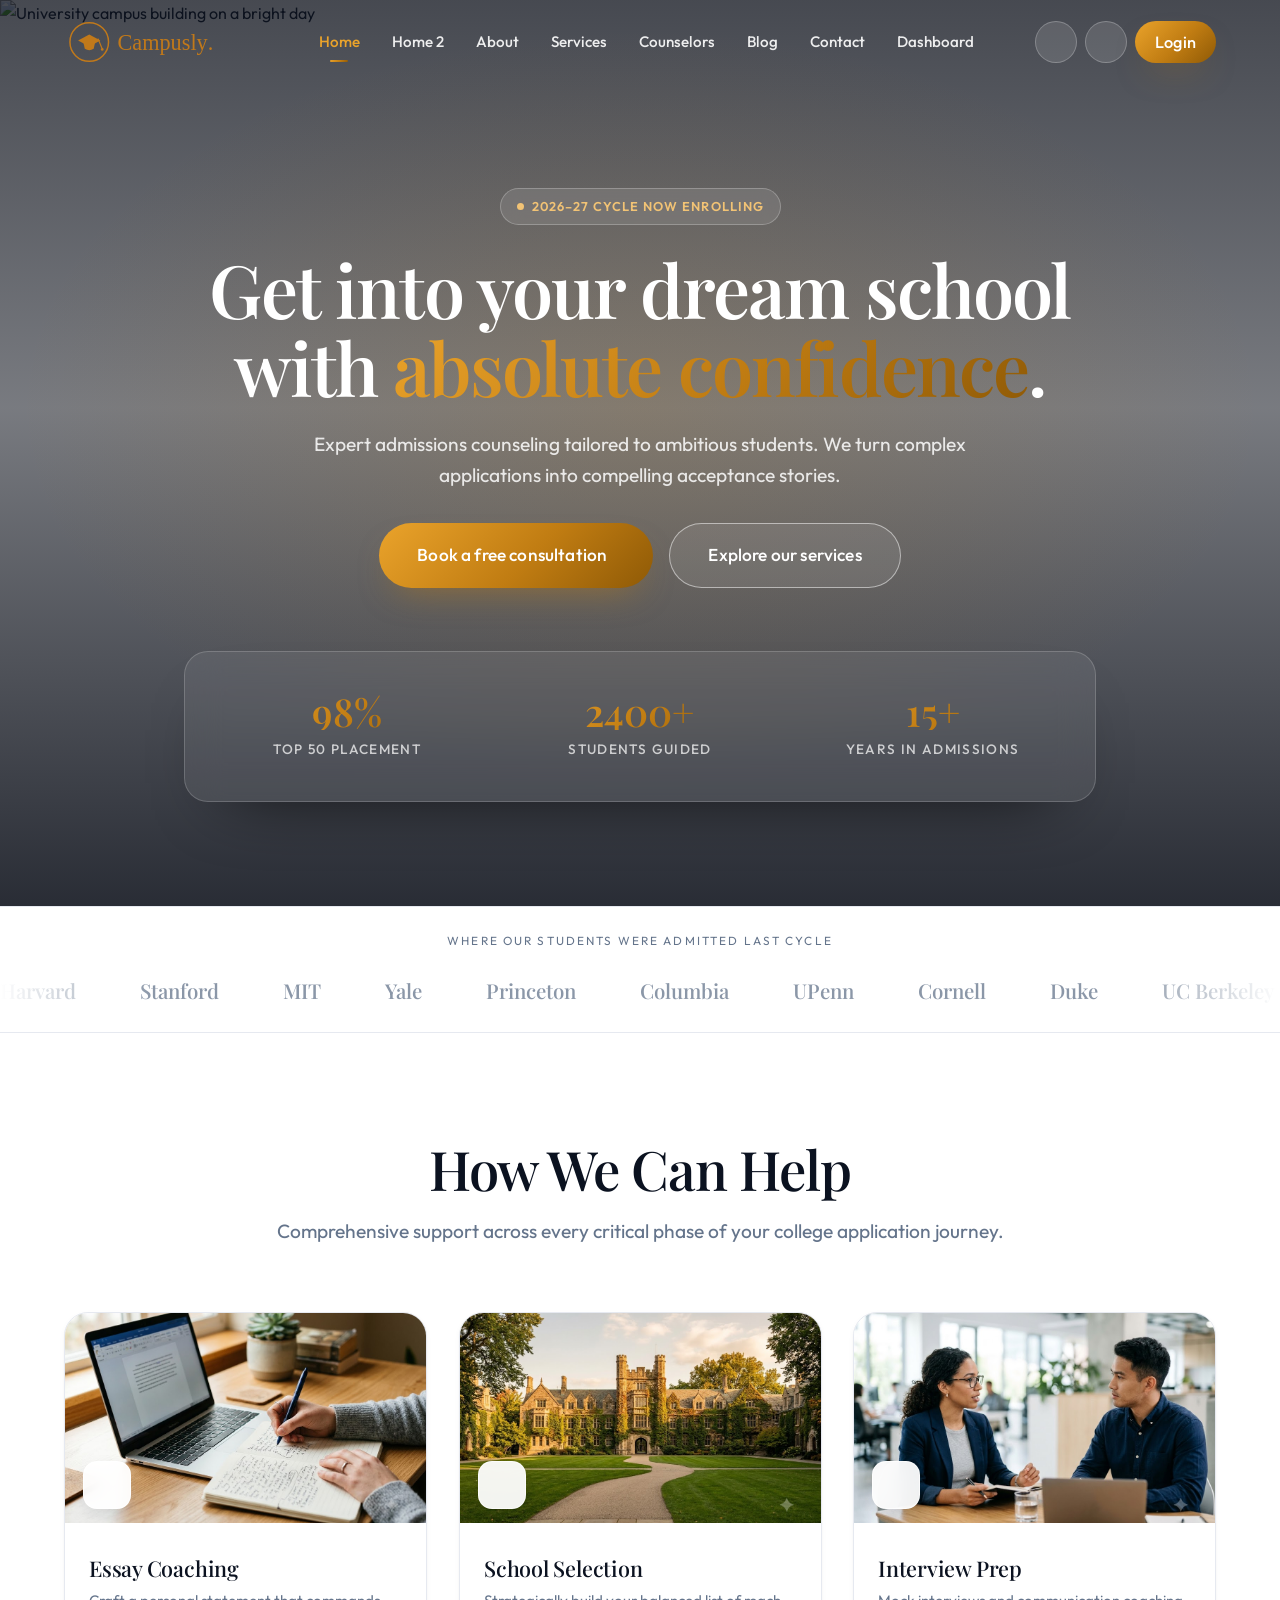
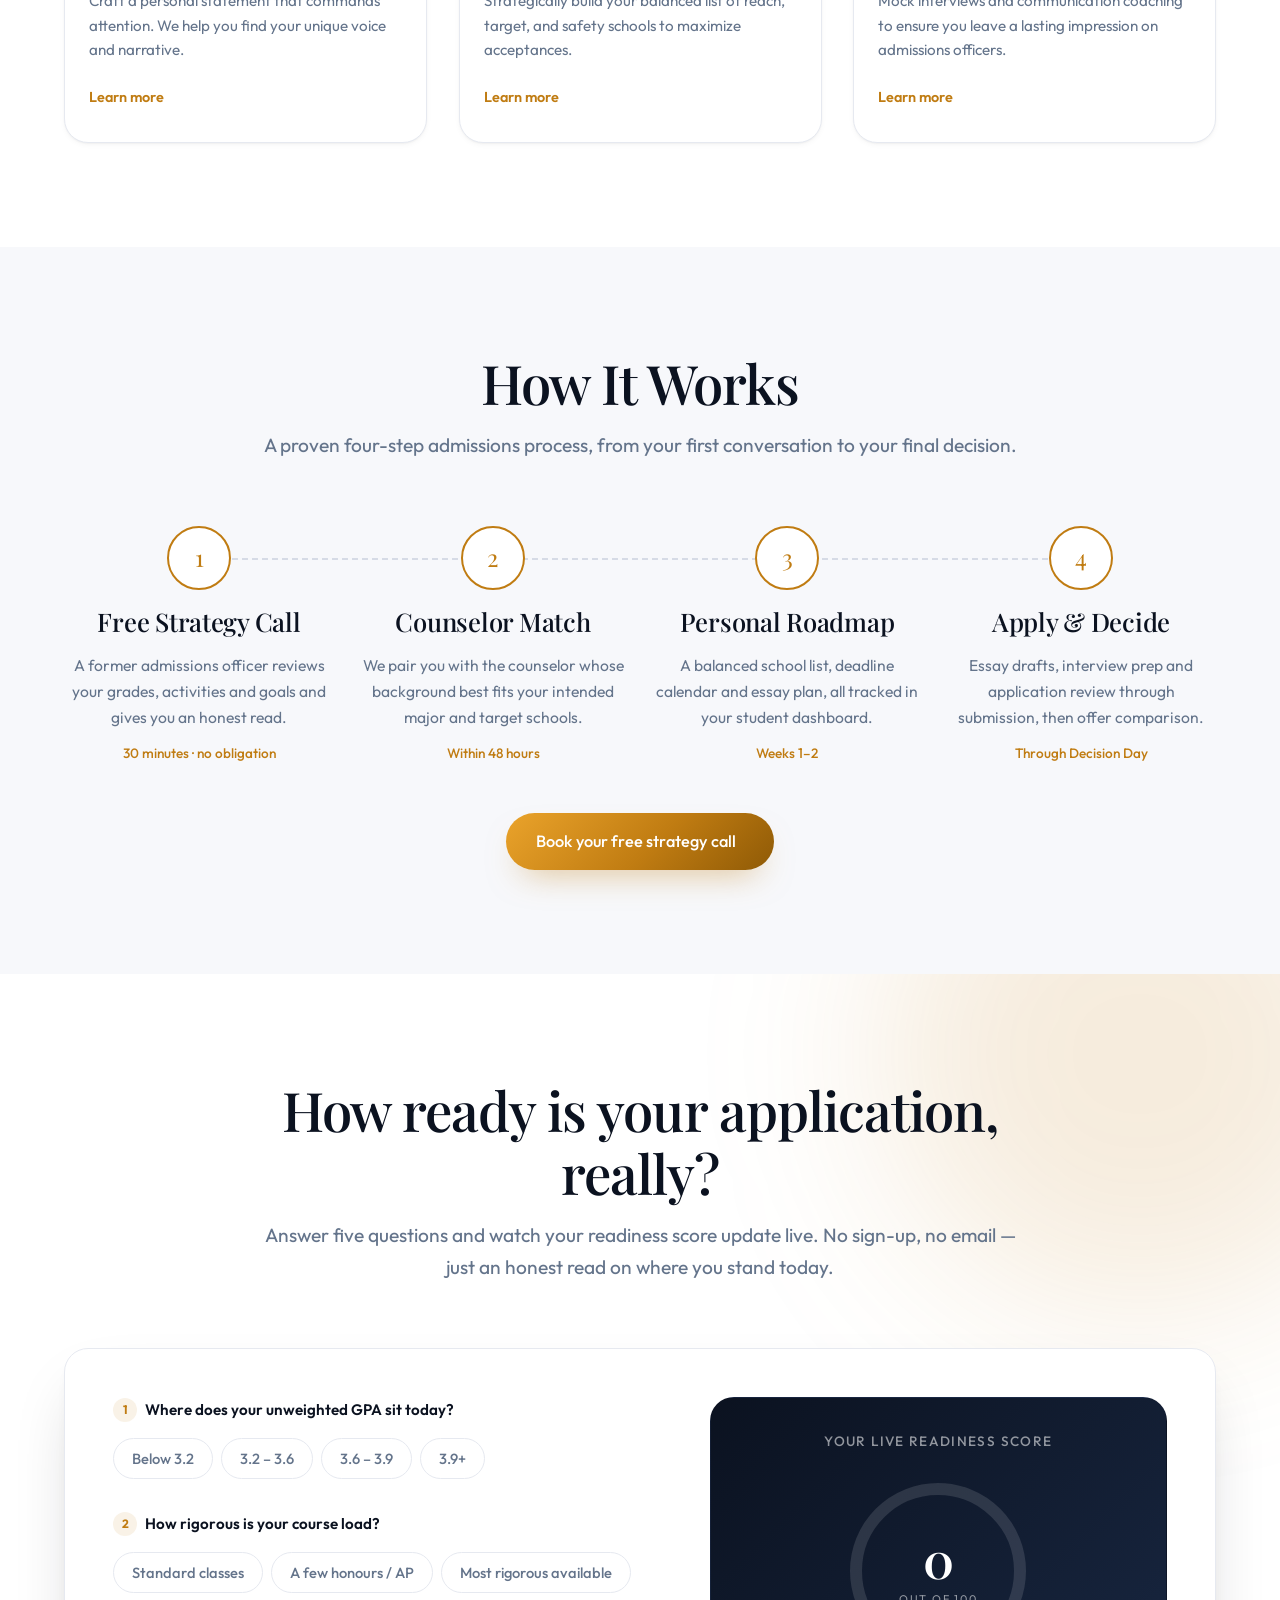
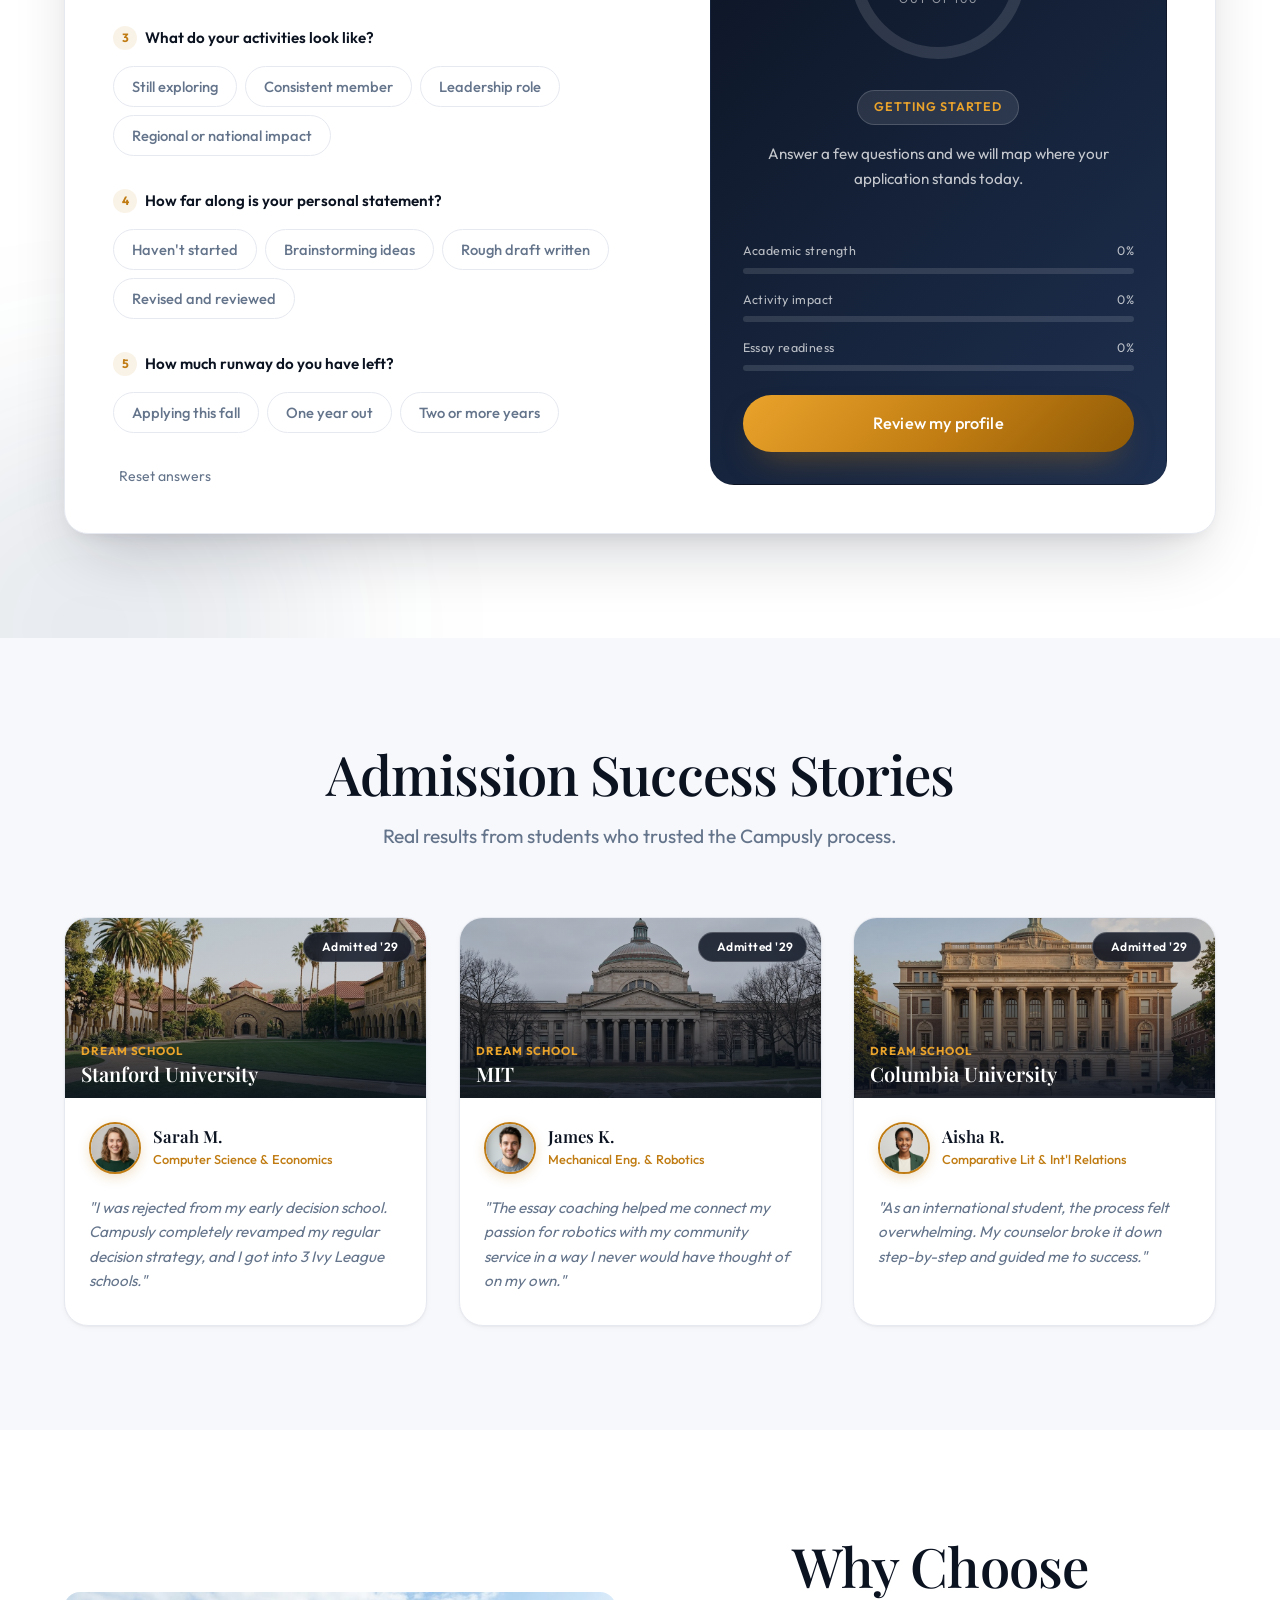
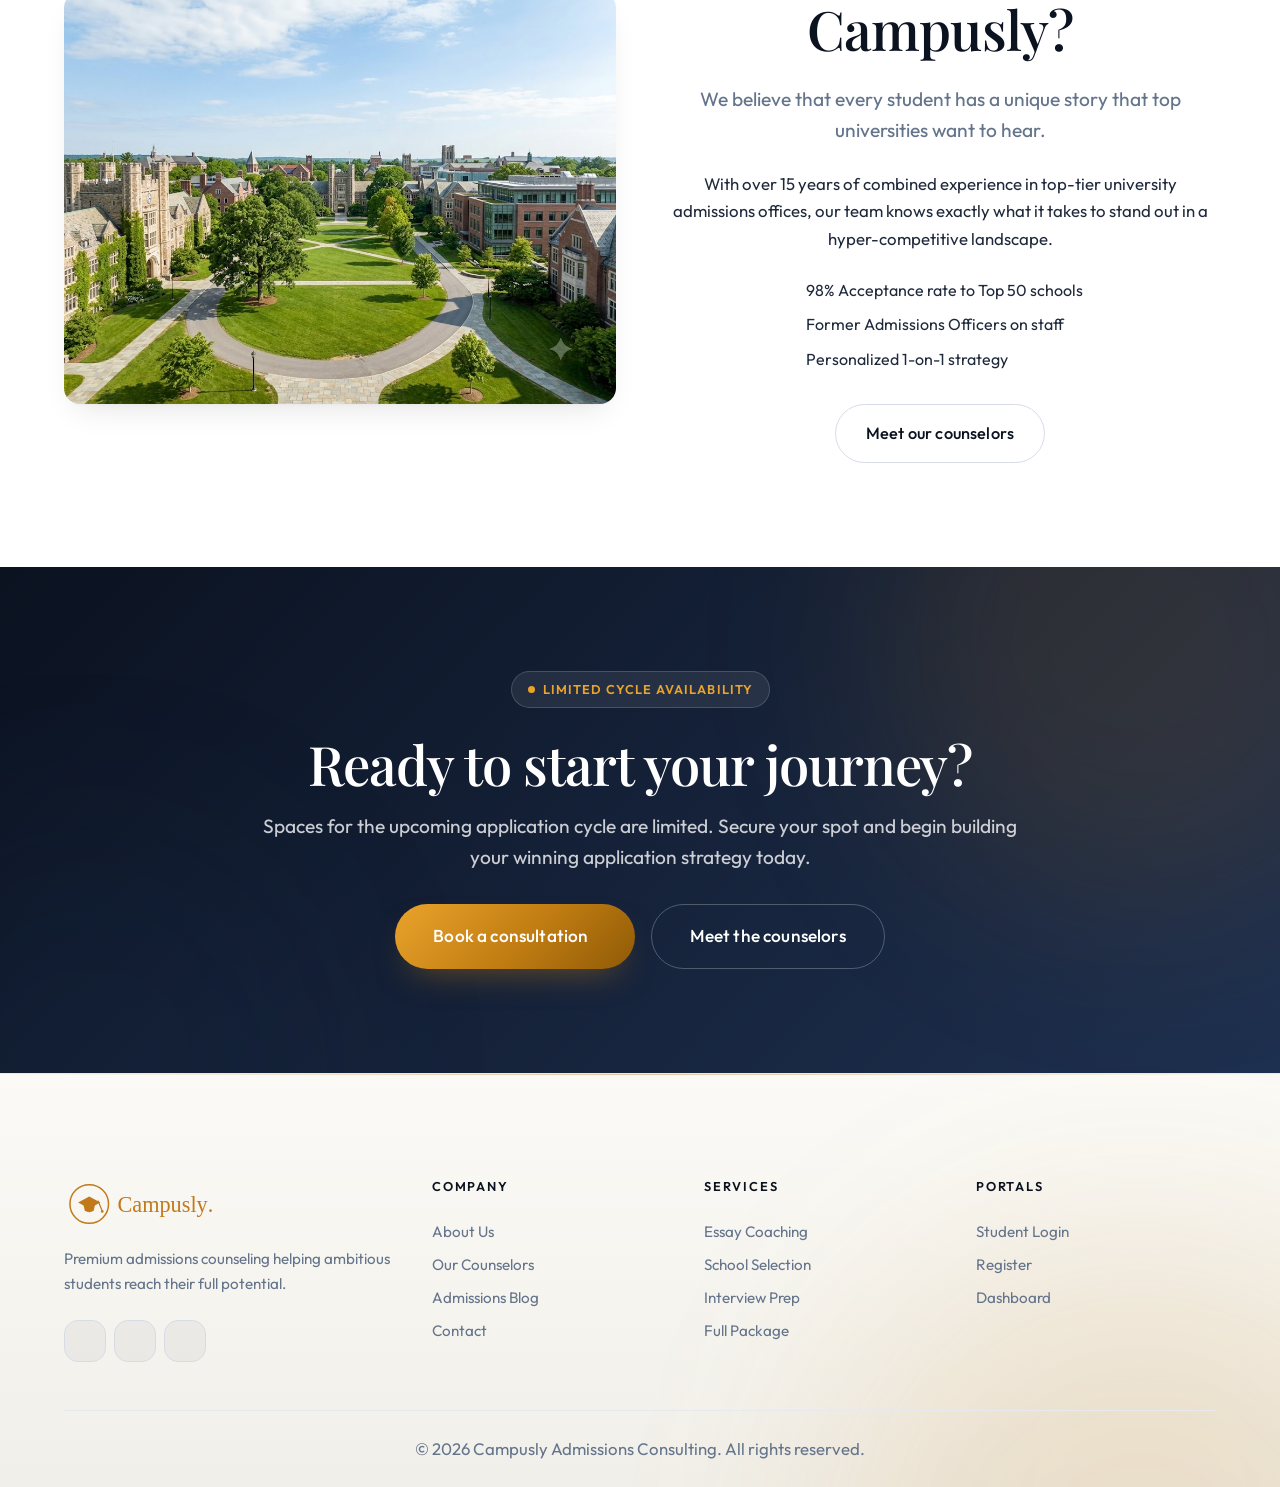
==== commit b040f4d9: "cl 1 doc" ====
--- a/index.html
+++ b/index.html
@@ -271,7 +271,6 @@
     <section class="section has-mesh" id="readiness">
       <div class="container">
         <div class="section-header animate-fade-up">
-          <div class="divider-rule"></div>
           <h2>How ready is your application, really?</h2>
           <p>Answer five questions and watch your readiness score update live. No sign-up, no email &mdash; just an
             honest read on where you stand today.</p>
